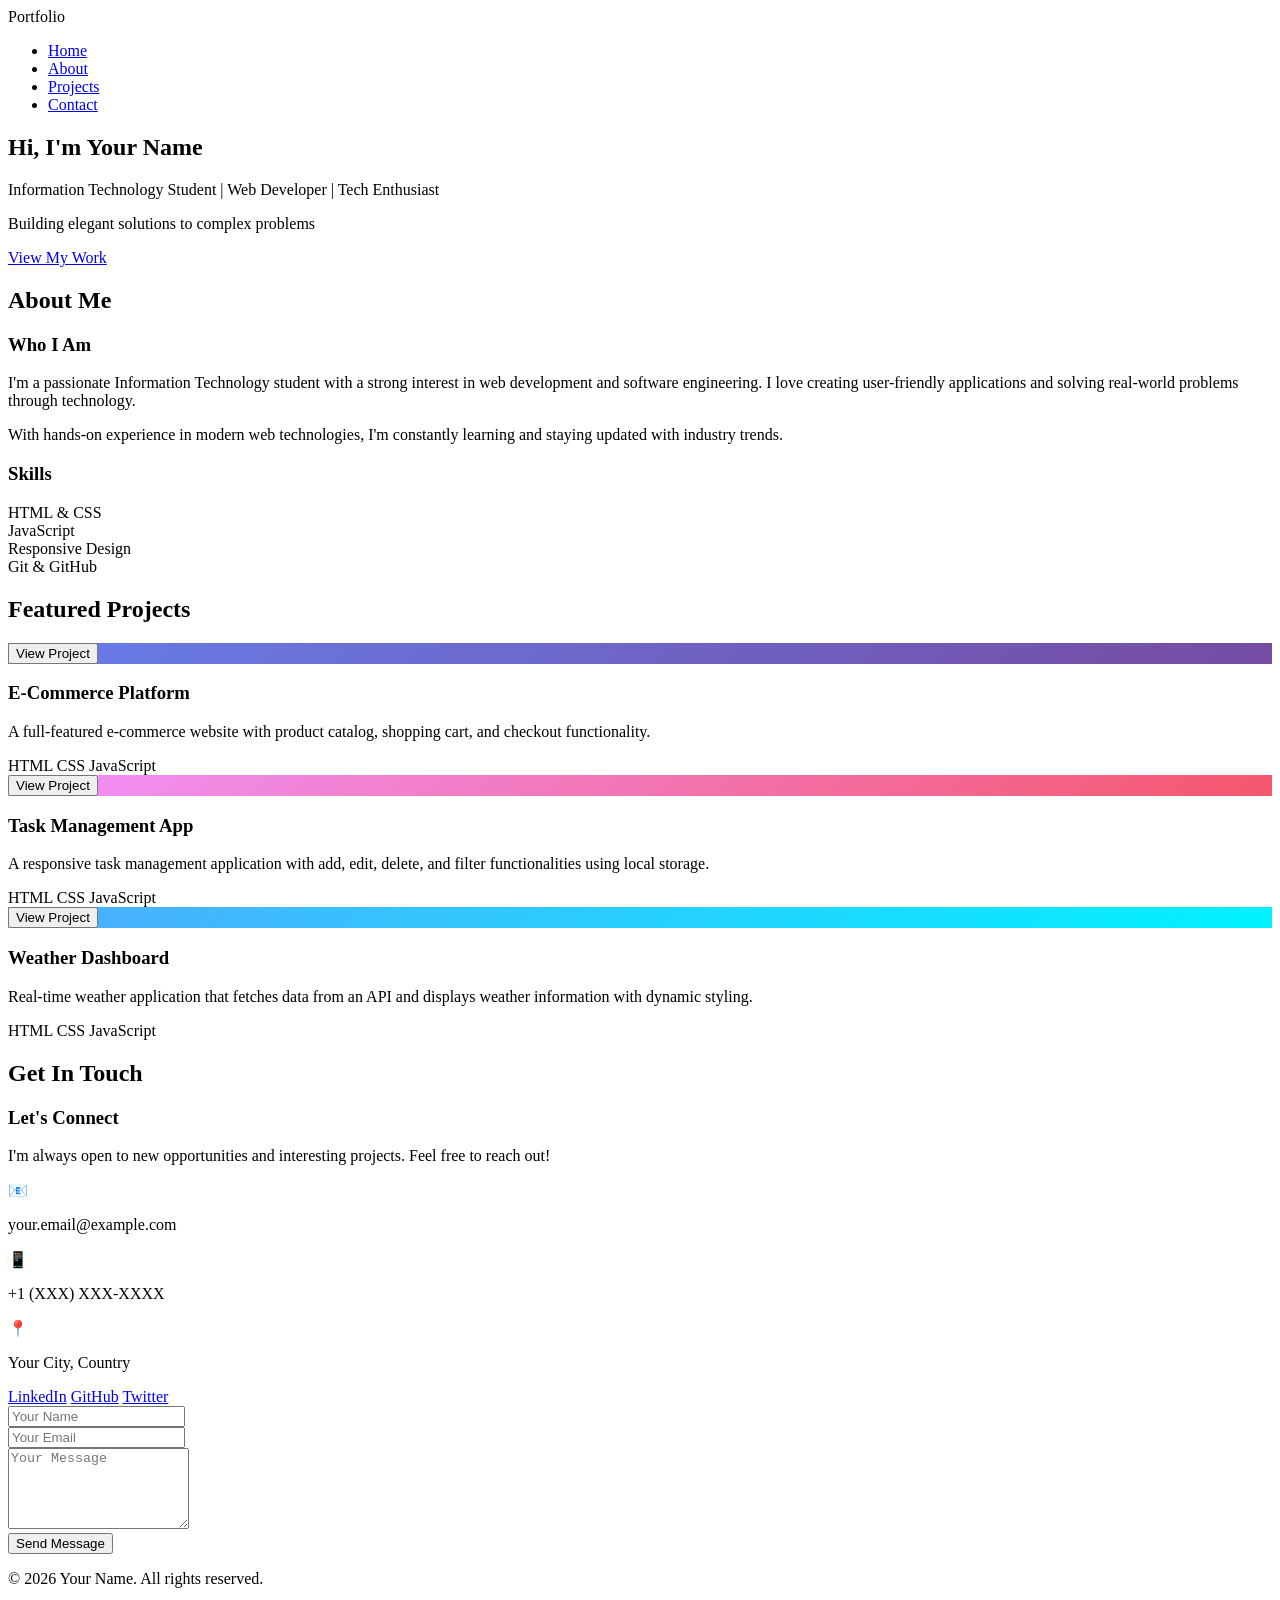
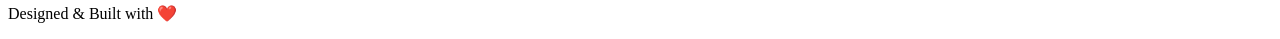
==== index.html @ e7da55e1 "Add index.html for portfolio page on 2026-04-14 03:41:11" ====
<!DOCTYPE html>
<html lang="en">
<head>
    <meta charset="UTF-8">
    <meta name="viewport" content="width=device-width, initial-scale=1.0">
    <title>Portfolio - IT Student</title>
    <link rel="stylesheet" href="styles.css">
</head>
<body>
    <!-- Navigation Bar -->
    <nav class="navbar">
        <div class="nav-container">
            <div class="logo">Portfolio</div>
            <ul class="nav-links">
                <li><a href="#home" class="nav-link">Home</a></li>
                <li><a href="#about" class="nav-link">About</a></li>
                <li><a href="#projects" class="nav-link">Projects</a></li>
                <li><a href="#contact" class="nav-link">Contact</a></li>
            </ul>
            <div class="hamburger">
                <span></span>
                <span></span>
                <span></span>
            </div>
        </div>
    </nav>

    <!-- Home Section -->
    <section id="home" class="hero">
        <div class="hero-content">
            <h1 class="hero-title">Hi, I'm Your Name</h1>
            <p class="hero-subtitle">Information Technology Student | Web Developer | Tech Enthusiast</p>
            <p class="hero-tagline">Building elegant solutions to complex problems</p>
            <a href="#projects" class="cta-button">View My Work</a>
        </div>
        <div class="hero-decoration"></div>
    </section>

    <!-- About Section -->
    <section id="about" class="about">
        <div class="container">
            <h2 class="section-title">About Me</h2>
            <div class="about-content">
                <div class="about-text">
                    <h3>Who I Am</h3>
                    <p>I'm a passionate Information Technology student with a strong interest in web development and software engineering. I love creating user-friendly applications and solving real-world problems through technology.</p>
                    <p>With hands-on experience in modern web technologies, I'm constantly learning and staying updated with industry trends.</p>
                </div>
                <div class="skills">
                    <h3>Skills</h3>
                    <div class="skills-grid">
                        <div class="skill-card">
                            <span class="skill-name">HTML & CSS</span>
                            <div class="skill-bar">
                                <div class="skill-progress" style="width: 90%"></div>
                            </div>
                        </div>
                        <div class="skill-card">
                            <span class="skill-name">JavaScript</span>
                            <div class="skill-bar">
                                <div class="skill-progress" style="width: 85%"></div>
                            </div>
                        </div>
                        <div class="skill-card">
                            <span class="skill-name">Responsive Design</span>
                            <div class="skill-bar">
                                <div class="skill-progress" style="width: 88%"></div>
                            </div>
                        </div>
                        <div class="skill-card">
                            <span class="skill-name">Git & GitHub</span>
                            <div class="skill-bar">
                                <div class="skill-progress" style="width: 80%"></div>
                            </div>
                        </div>
                    </div>
                </div>
            </div>
        </div>
    </section>

    <!-- Projects Section -->
    <section id="projects" class="projects">
        <div class="container">
            <h2 class="section-title">Featured Projects</h2>
            <div class="projects-grid">
                <!-- Project 1 -->
                <div class="project-card">
                    <div class="project-image" style="background: linear-gradient(135deg, #667eea 0%, #764ba2 100%);">
                        <div class="project-overlay">
                            <button class="view-btn">View Project</button>
                        </div>
                    </div>
                    <div class="project-info">
                        <h3>E-Commerce Platform</h3>
                        <p>A full-featured e-commerce website with product catalog, shopping cart, and checkout functionality.</p>
                        <div class="project-tags">
                            <span class="tag">HTML</span>
                            <span class="tag">CSS</span>
                            <span class="tag">JavaScript</span>
                        </div>
                    </div>
                </div>

                <!-- Project 2 -->
                <div class="project-card">
                    <div class="project-image" style="background: linear-gradient(135deg, #f093fb 0%, #f5576c 100%);">
                        <div class="project-overlay">
                            <button class="view-btn">View Project</button>
                        </div>
                    </div>
                    <div class="project-info">
                        <h3>Task Management App</h3>
                        <p>A responsive task management application with add, edit, delete, and filter functionalities using local storage.</p>
                        <div class="project-tags">
                            <span class="tag">HTML</span>
                            <span class="tag">CSS</span>
                            <span class="tag">JavaScript</span>
                        </div>
                    </div>
                </div>

                <!-- Project 3 -->
                <div class="project-card">
                    <div class="project-image" style="background: linear-gradient(135deg, #4facfe 0%, #00f2fe 100%);">
                        <div class="project-overlay">
                            <button class="view-btn">View Project</button>
                        </div>
                    </div>
                    <div class="project-info">
                        <h3>Weather Dashboard</h3>
                        <p>Real-time weather application that fetches data from an API and displays weather information with dynamic styling.</p>
                        <div class="project-tags">
                            <span class="tag">HTML</span>
                            <span class="tag">CSS</span>
                            <span class="tag">JavaScript</span>
                        </div>
                    </div>
                </div>
            </div>
        </div>
    </section>

    <!-- Contact Section -->
    <section id="contact" class="contact">
        <div class="container">
            <h2 class="section-title">Get In Touch</h2>
            <div class="contact-content">
                <div class="contact-info">
                    <h3>Let's Connect</h3>
                    <p>I'm always open to new opportunities and interesting projects. Feel free to reach out!</p>
                    <div class="contact-details">
                        <div class="contact-item">
                            <span class="icon">📧</span>
                            <p>your.email@example.com</p>
                        </div>
                        <div class="contact-item">
                            <span class="icon">📱</span>
                            <p>+1 (XXX) XXX-XXXX</p>
                        </div>
                        <div class="contact-item">
                            <span class="icon">📍</span>
                            <p>Your City, Country</p>
                        </div>
                    </div>
                    <div class="social-links">
                        <a href="#" class="social-link">LinkedIn</a>
                        <a href="#" class="social-link">GitHub</a>
                        <a href="#" class="social-link">Twitter</a>
                    </div>
                </div>
                <form class="contact-form">
                    <div class="form-group">
                        <input type="text" placeholder="Your Name" required>
                    </div>
                    <div class="form-group">
                        <input type="email" placeholder="Your Email" required>
                    </div>
                    <div class="form-group">
                        <textarea placeholder="Your Message" rows="5" required></textarea>
                    </div>
                    <button type="submit" class="submit-btn">Send Message</button>
                </form>
            </div>
        </div>
    </section>

    <!-- Footer -->
    <footer class="footer">
        <div class="container">
            <p>&copy; 2026 Your Name. All rights reserved.</p>
            <p>Designed & Built with ❤️</p>
        </div>
    </footer>

    <script src="script.js"></script>
</body>
</html>
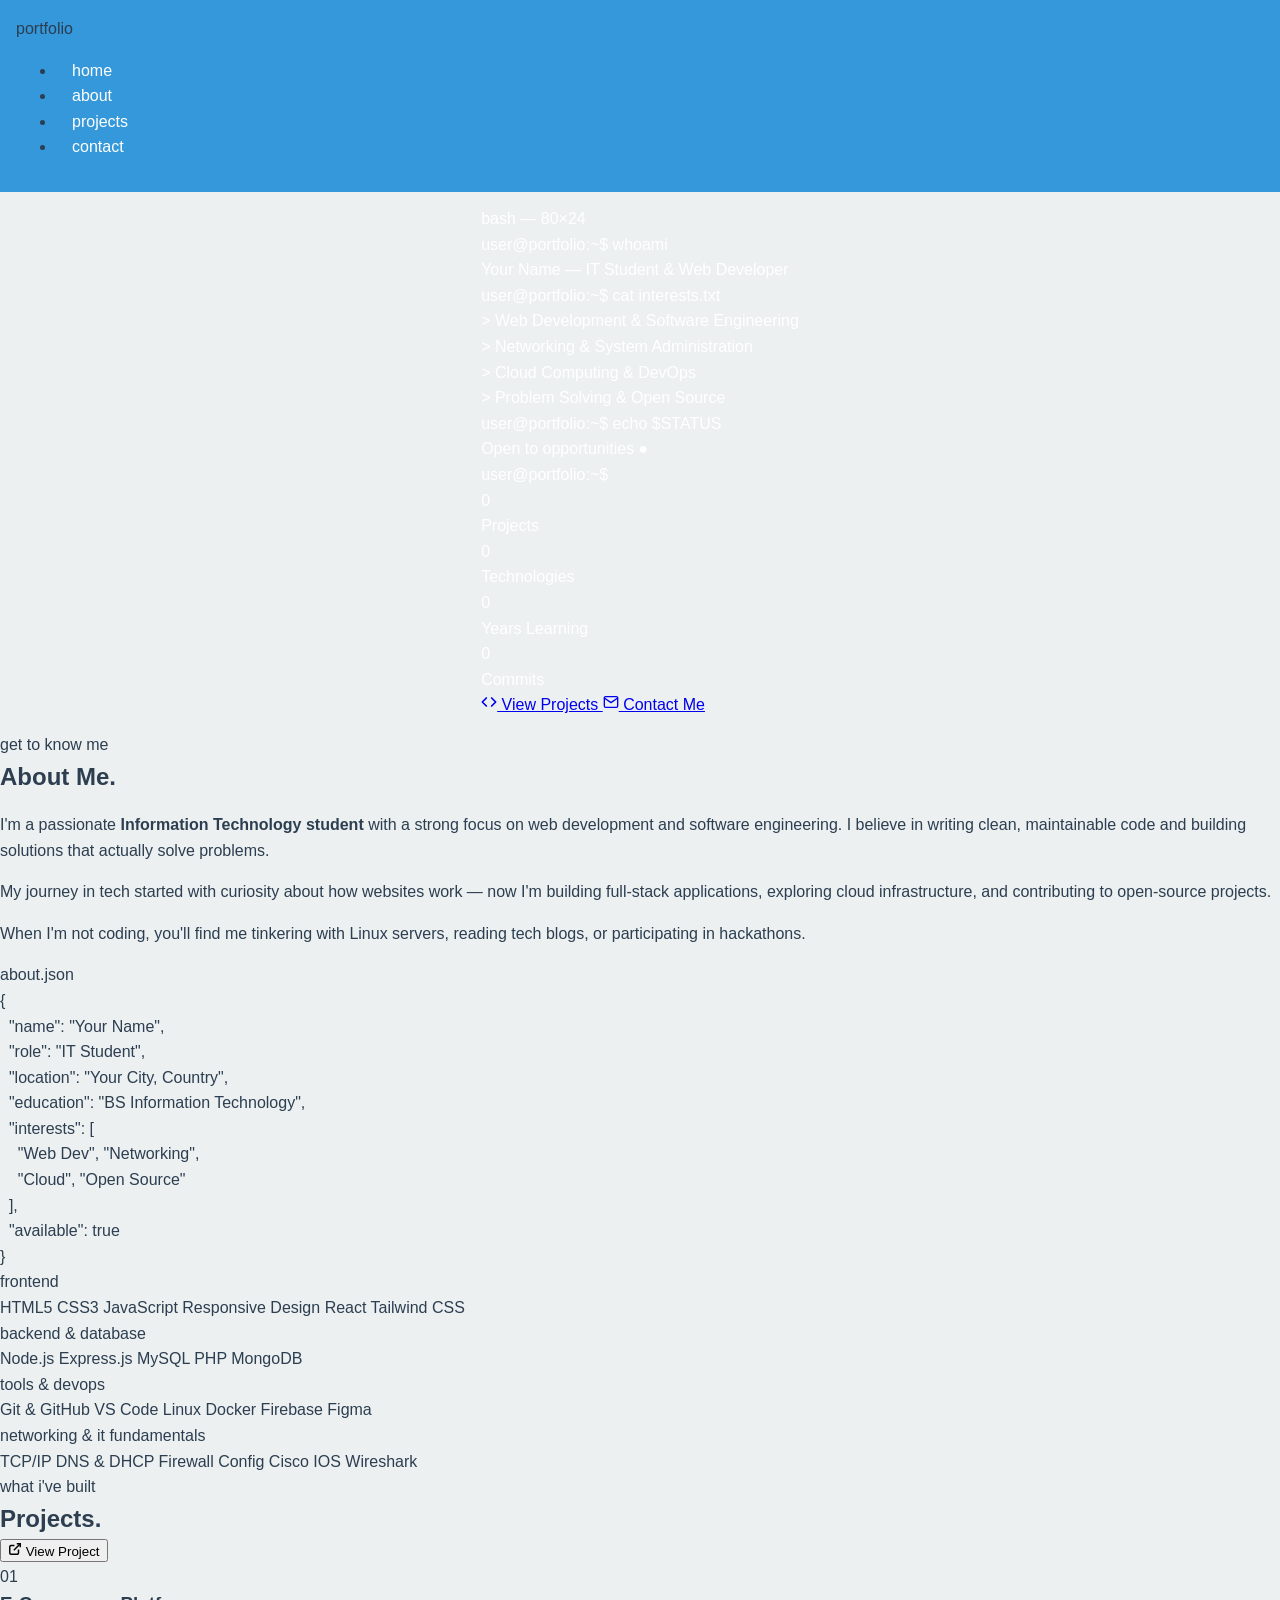
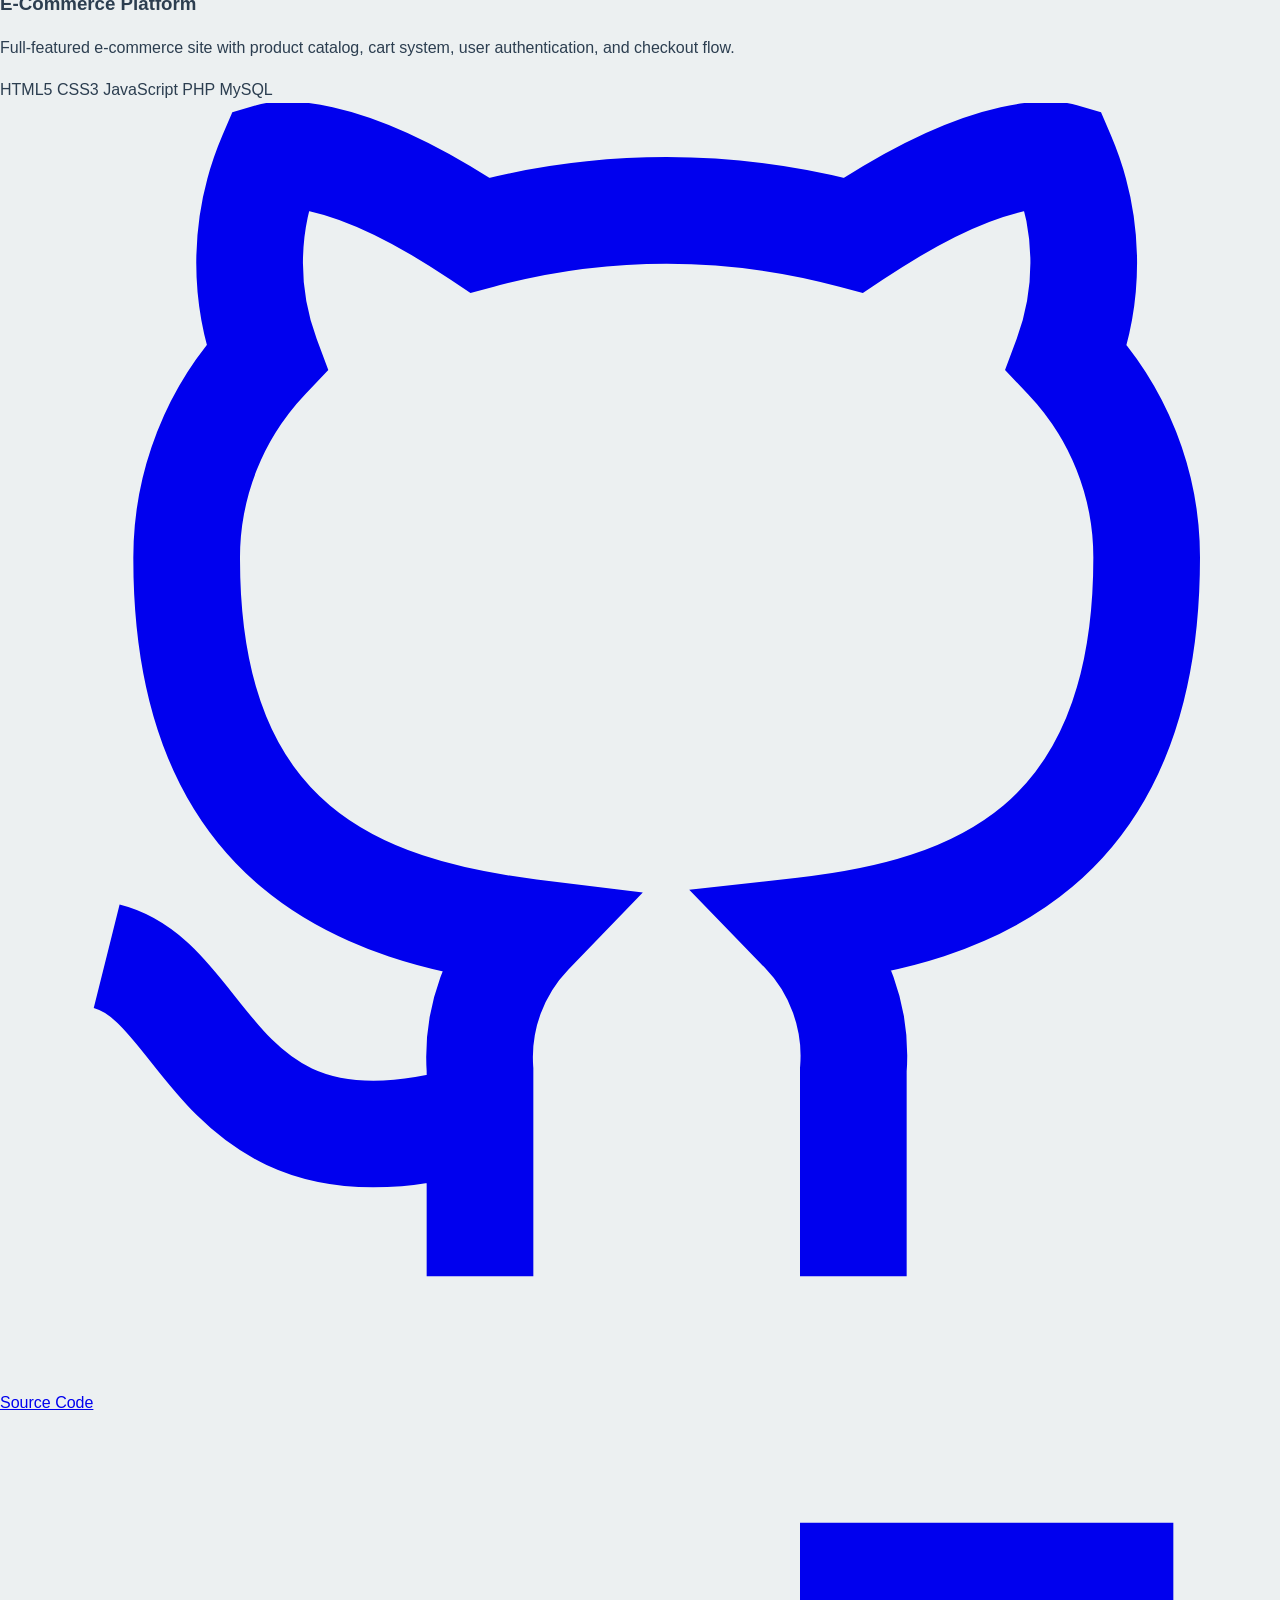
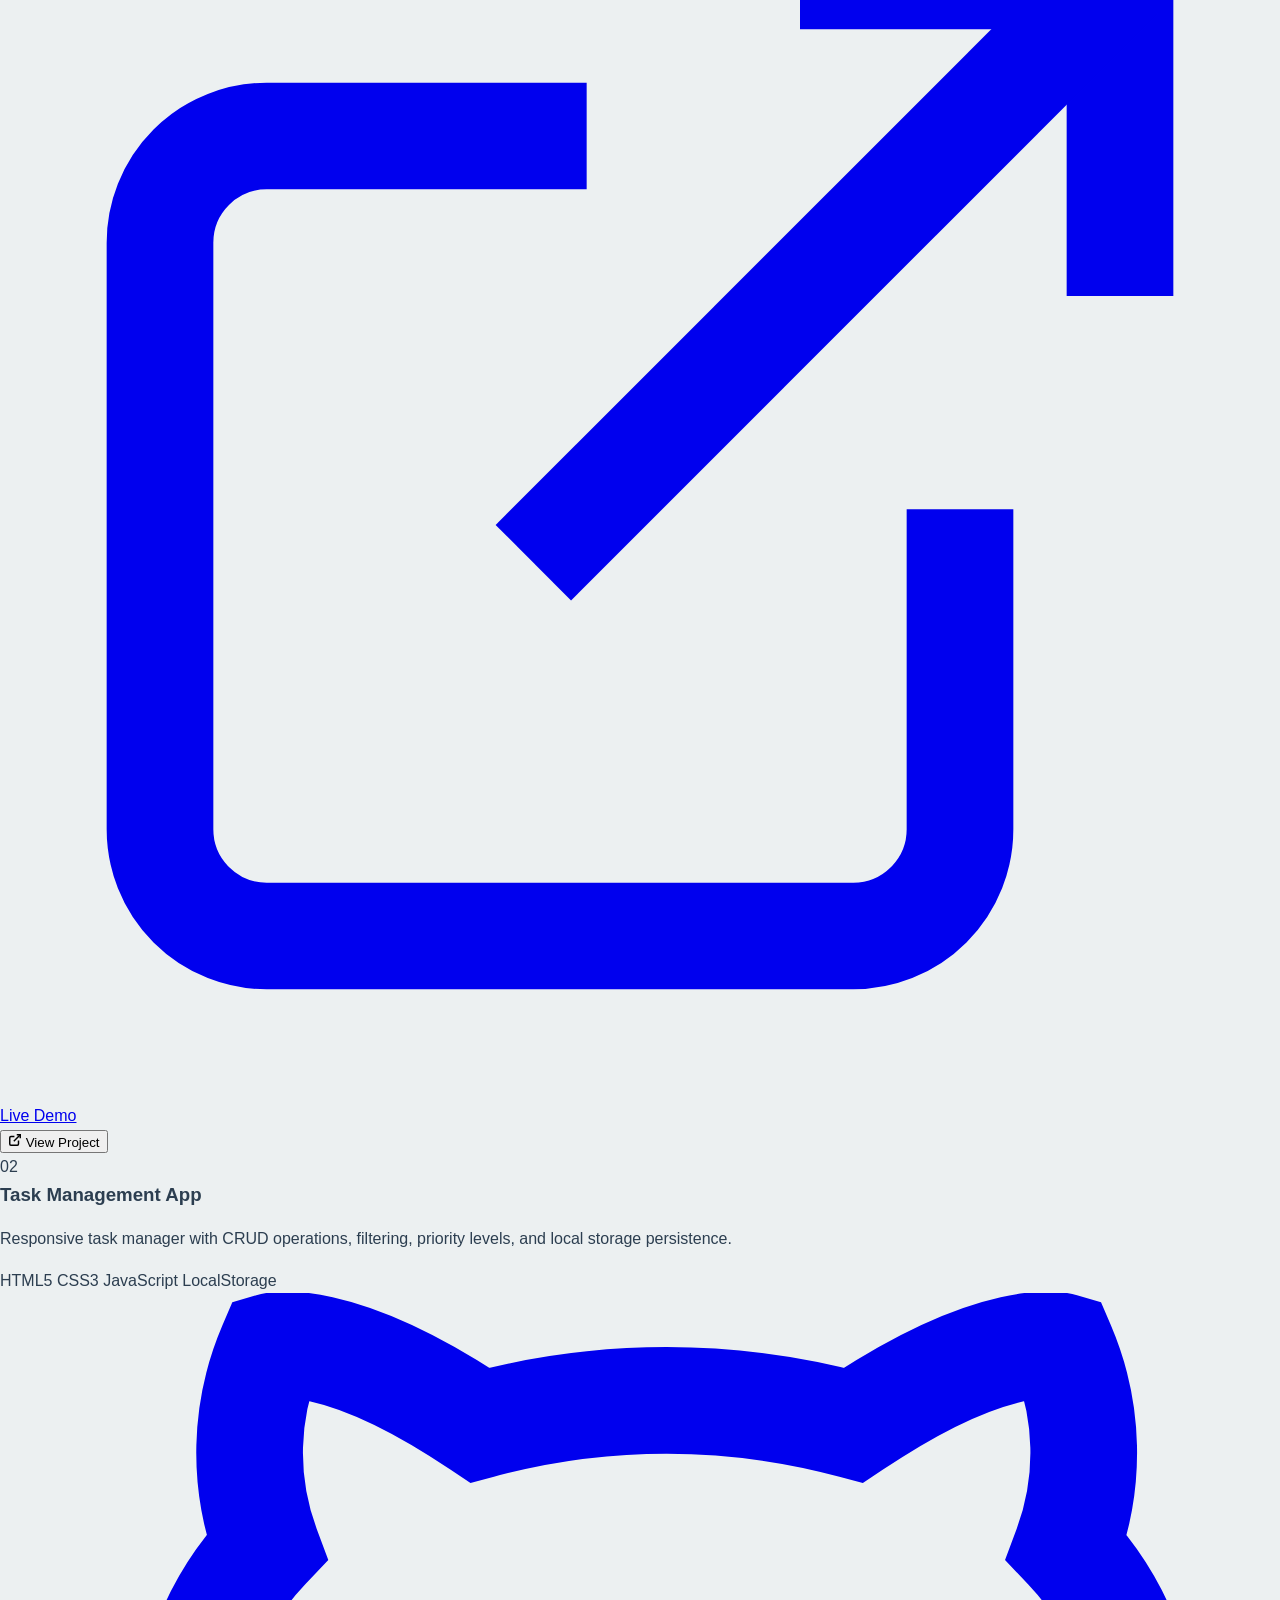
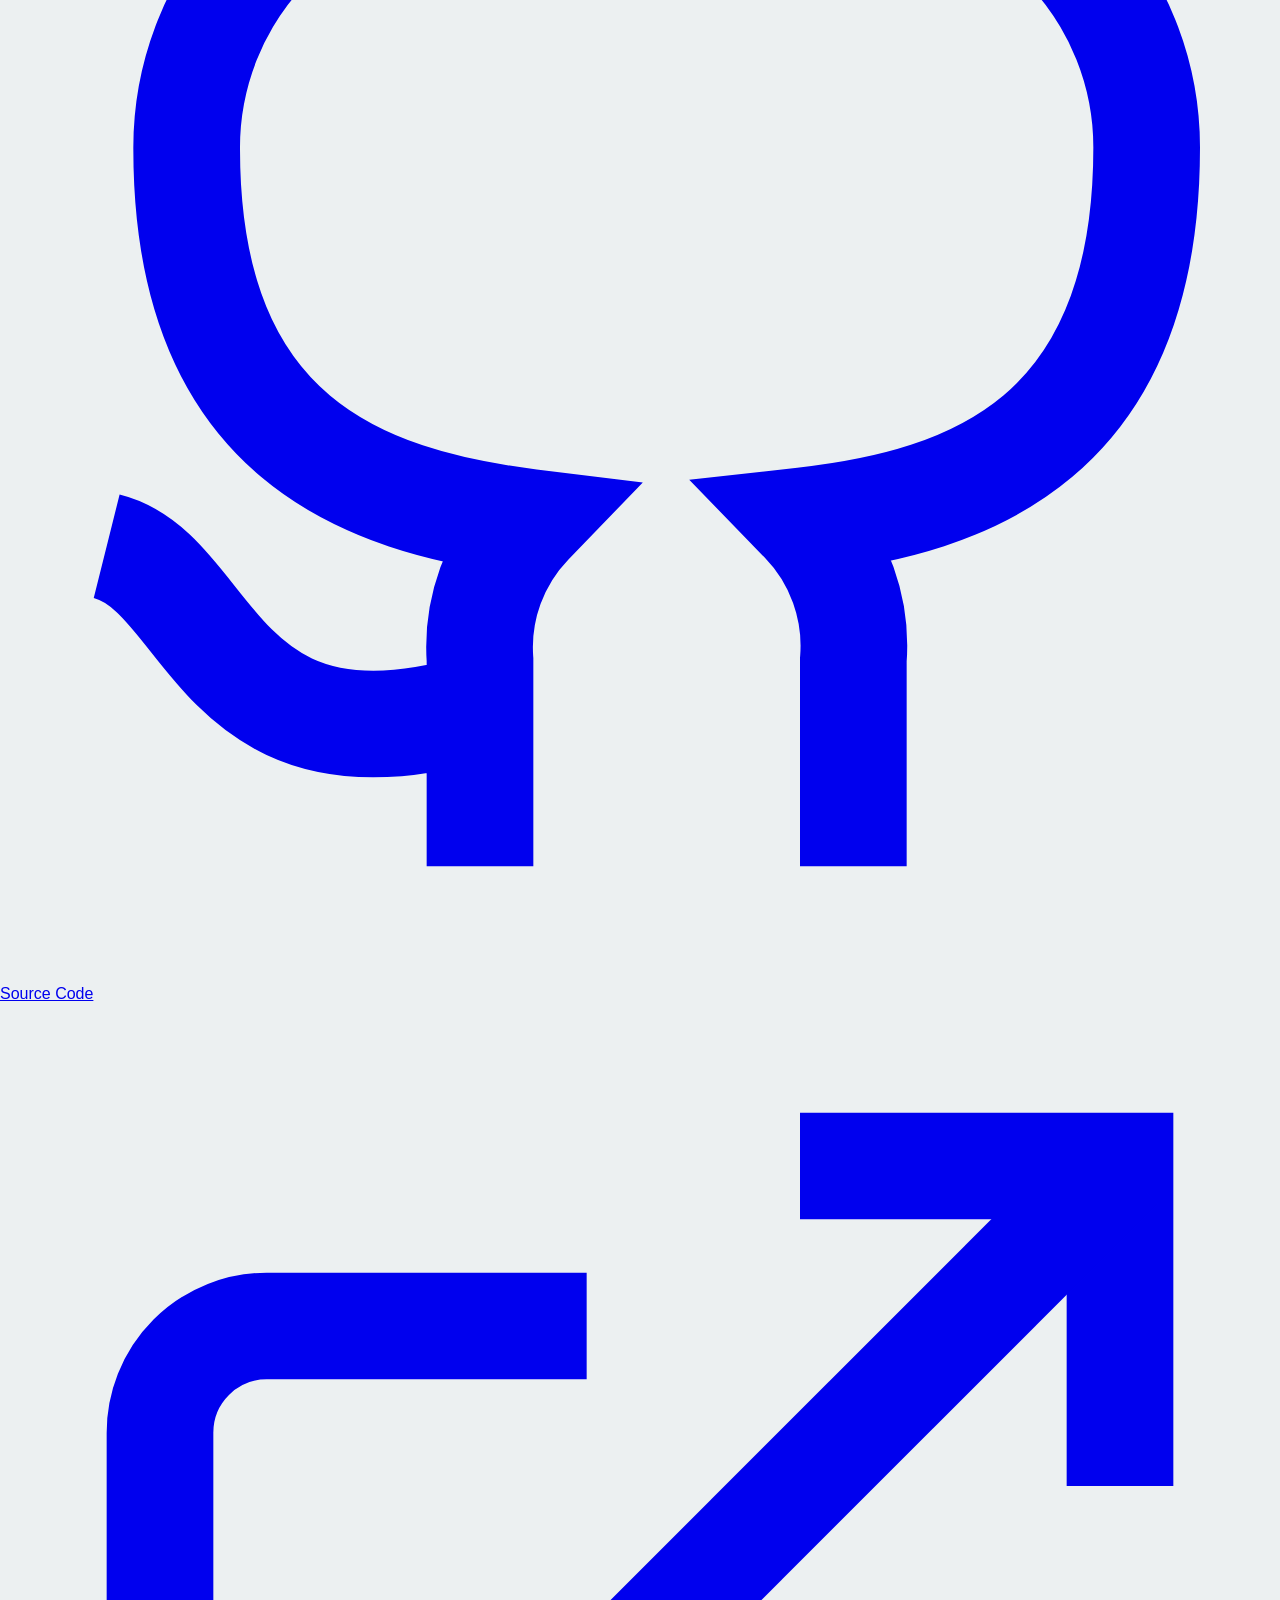
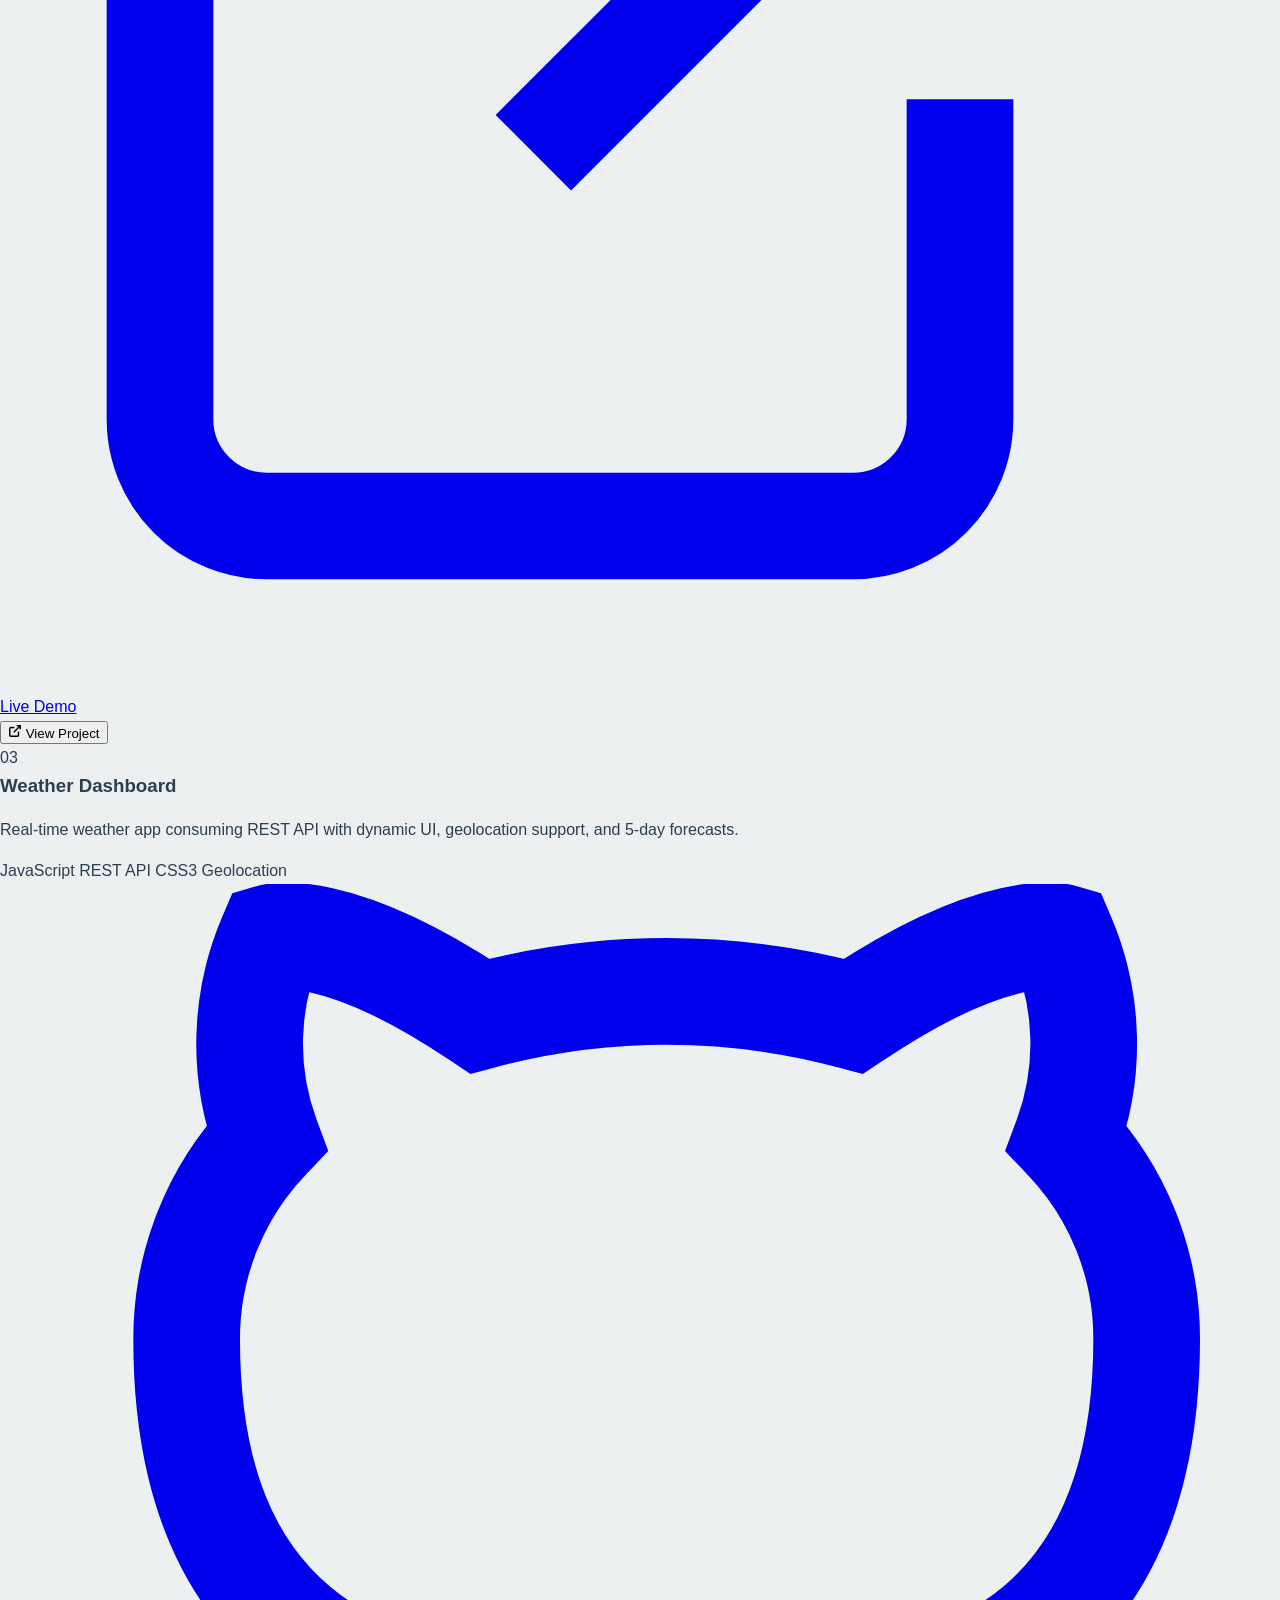
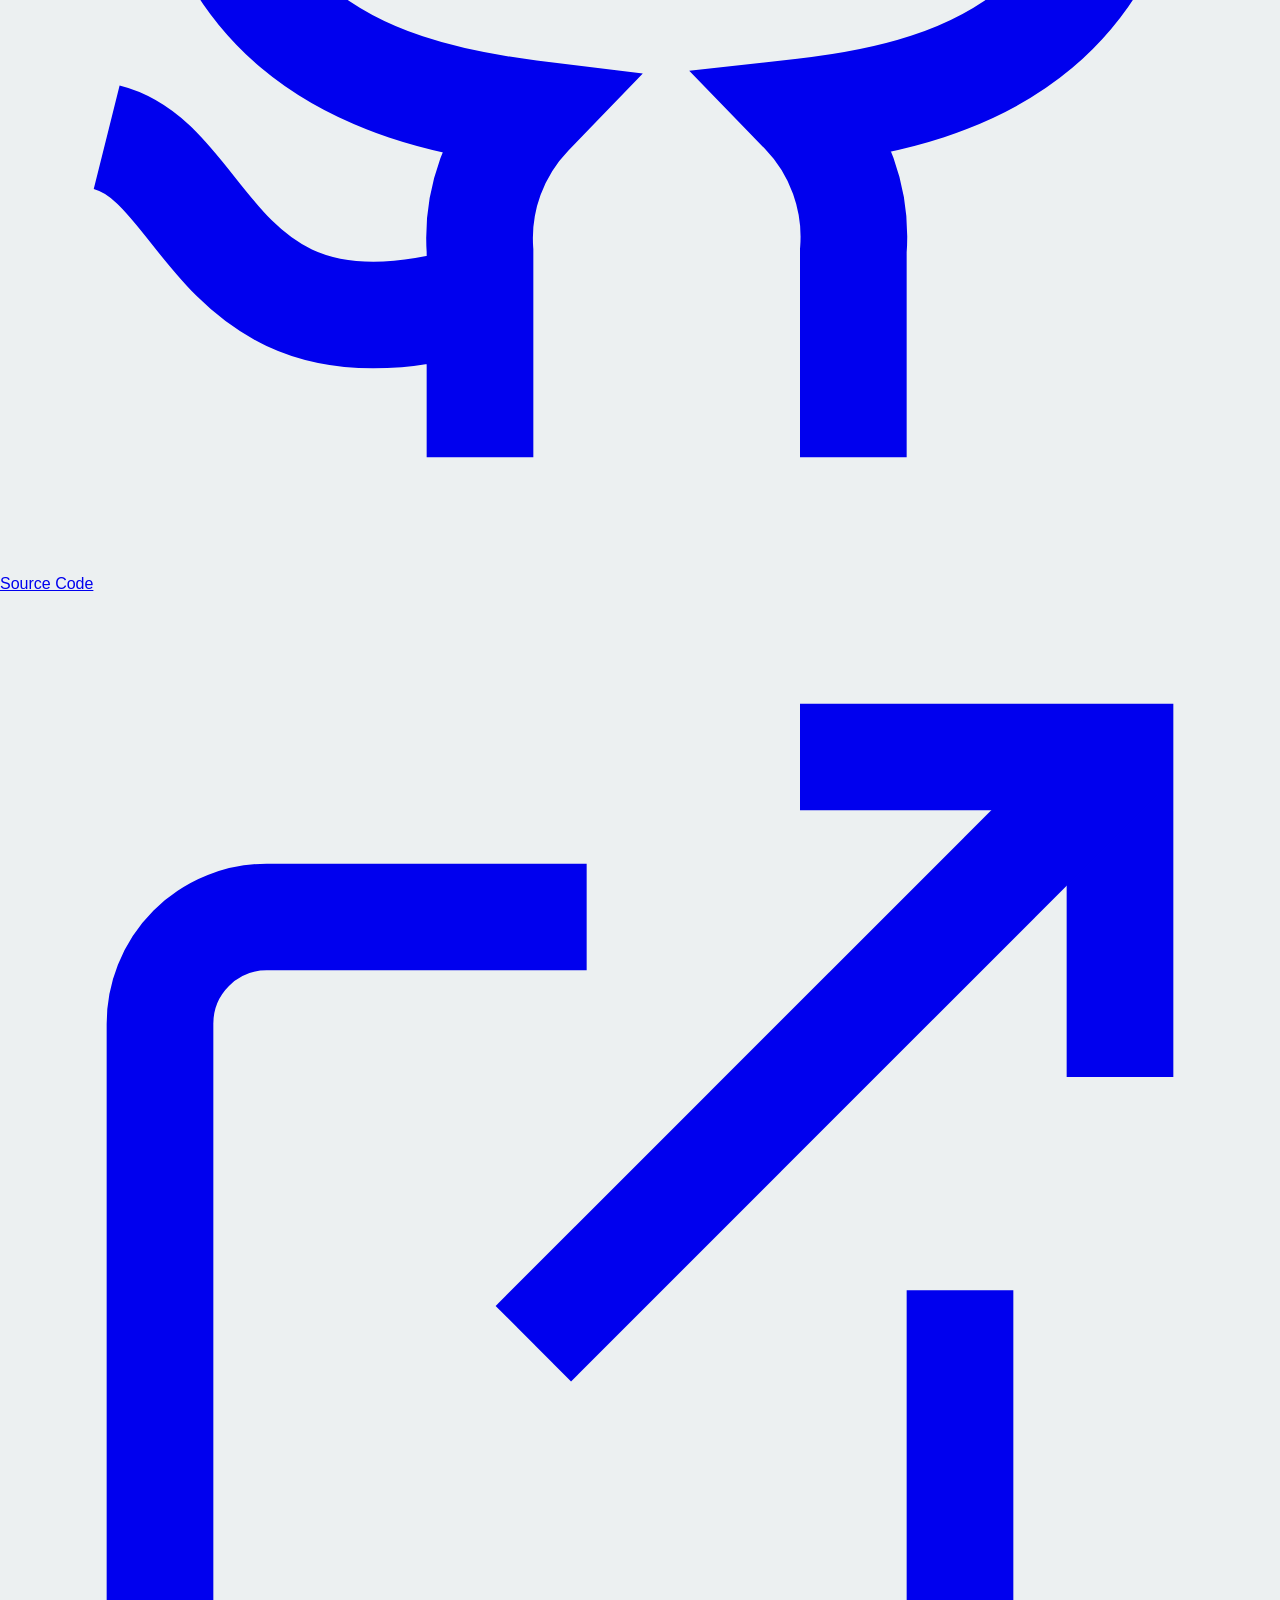
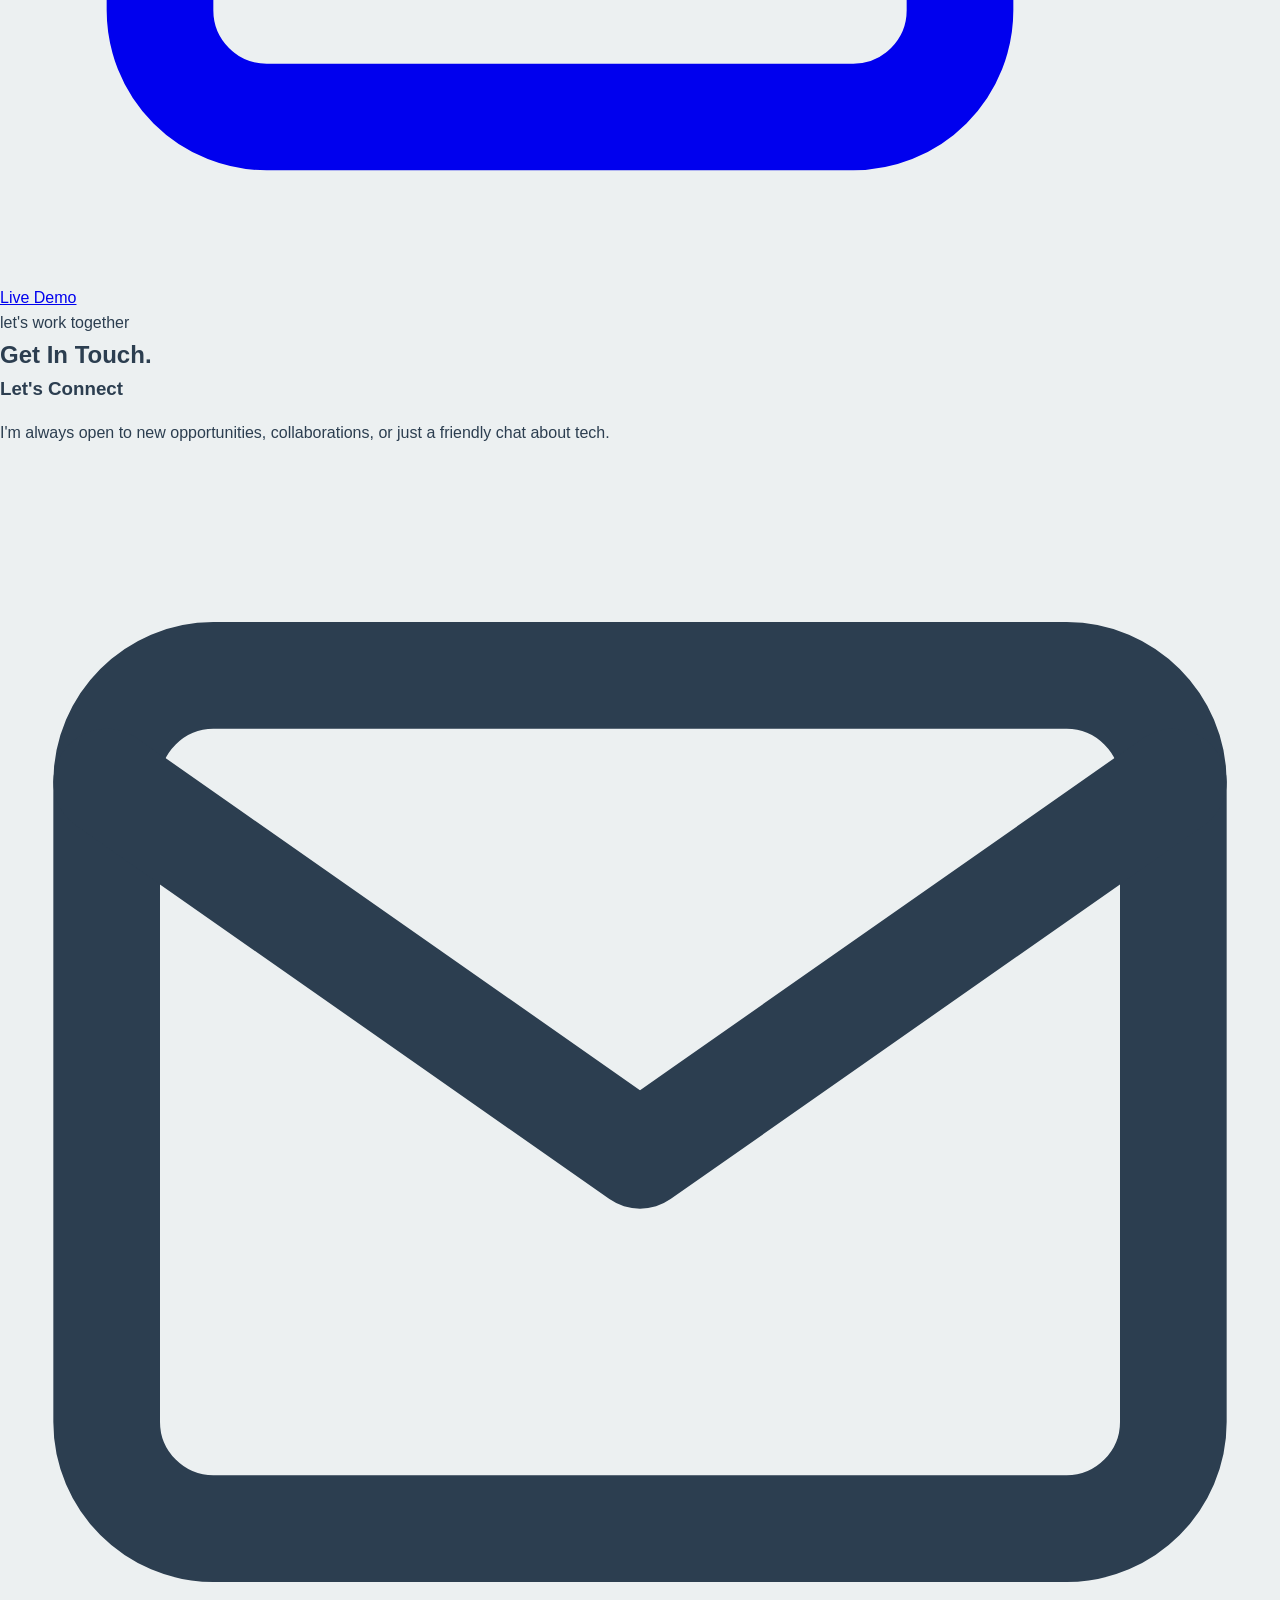
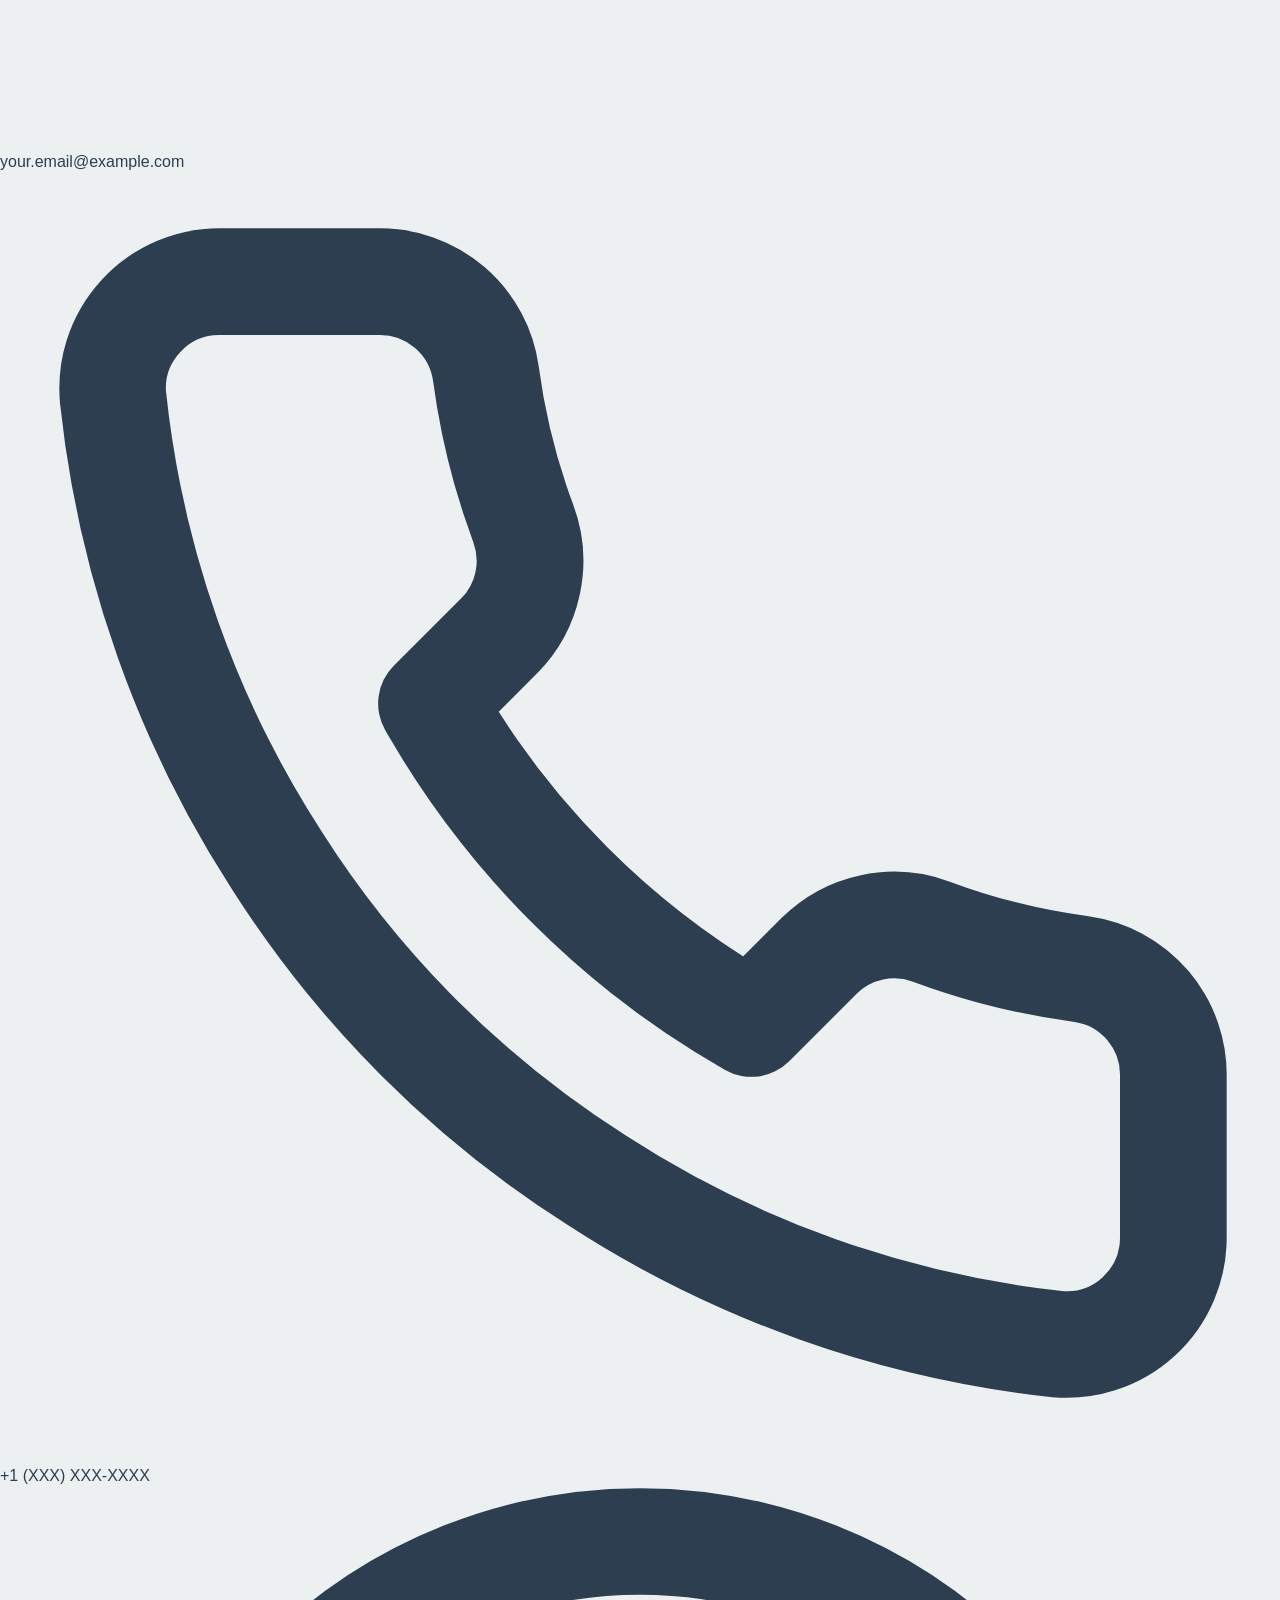
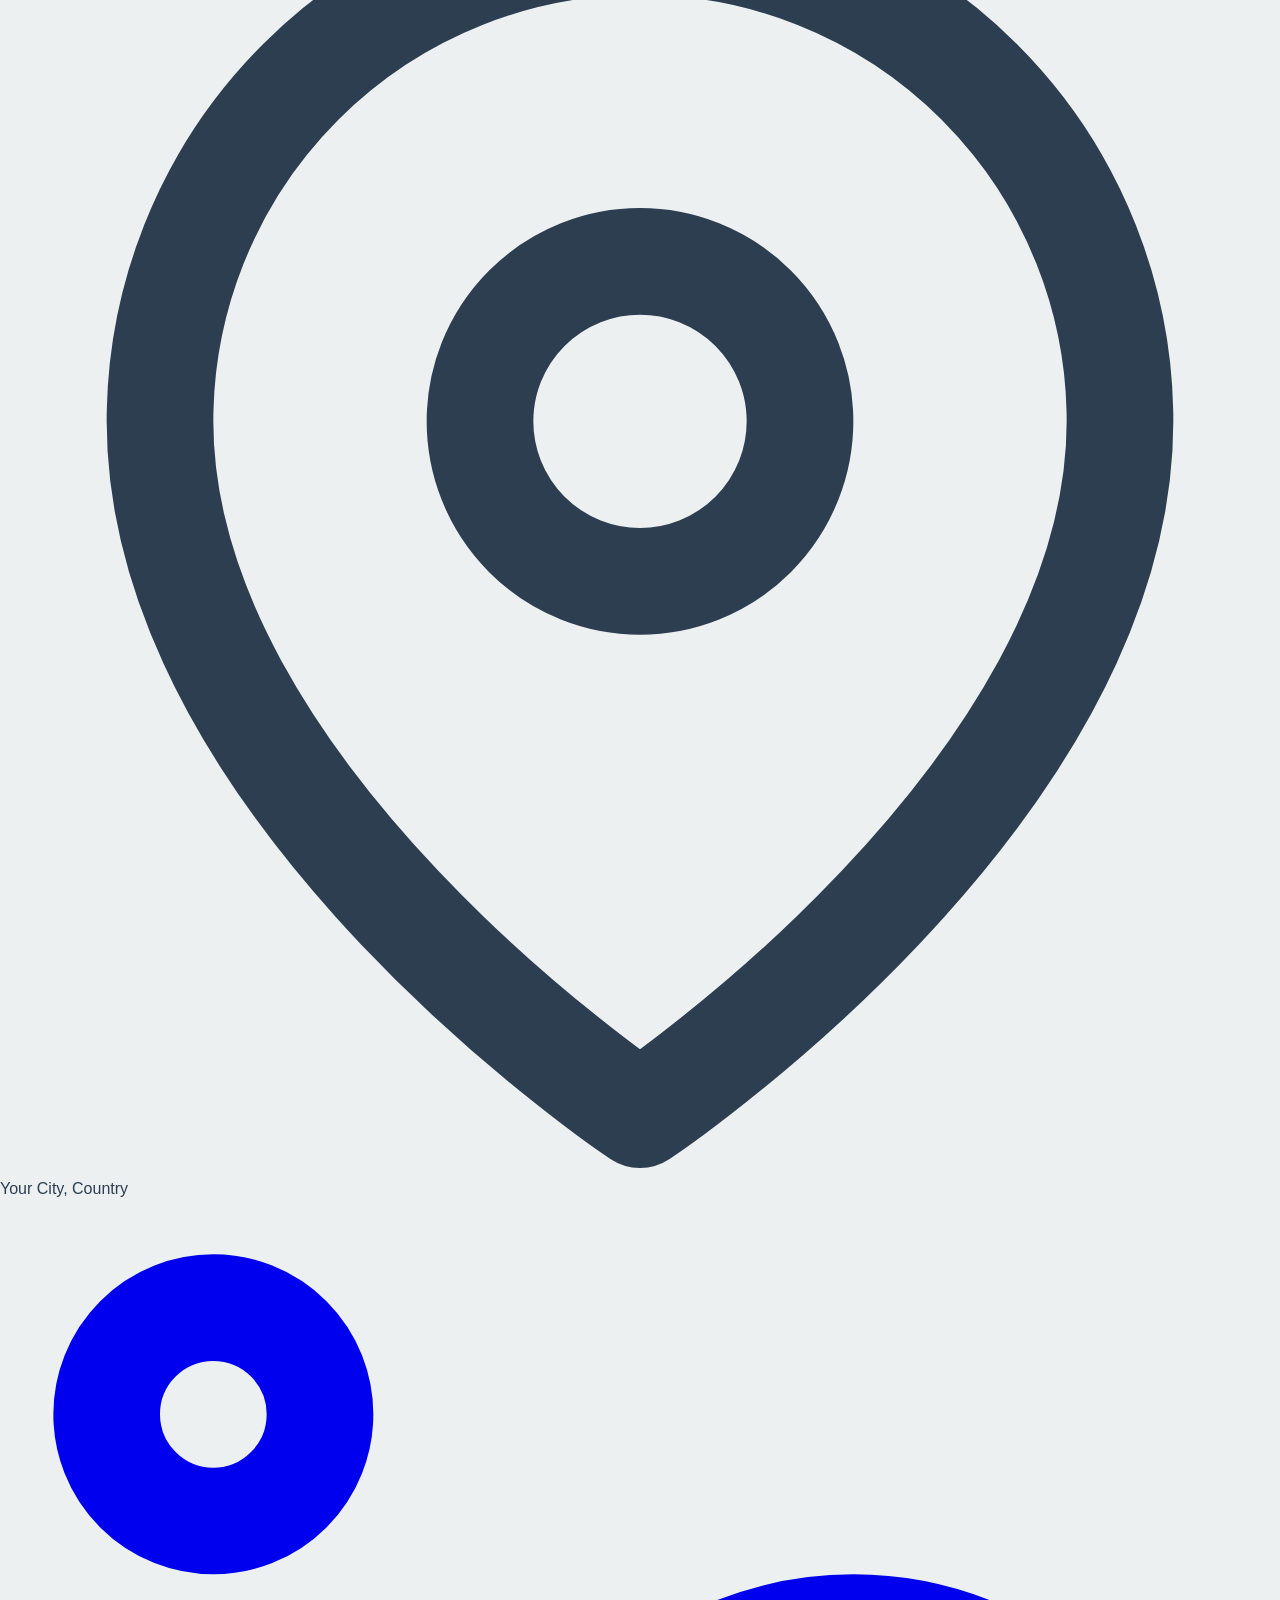
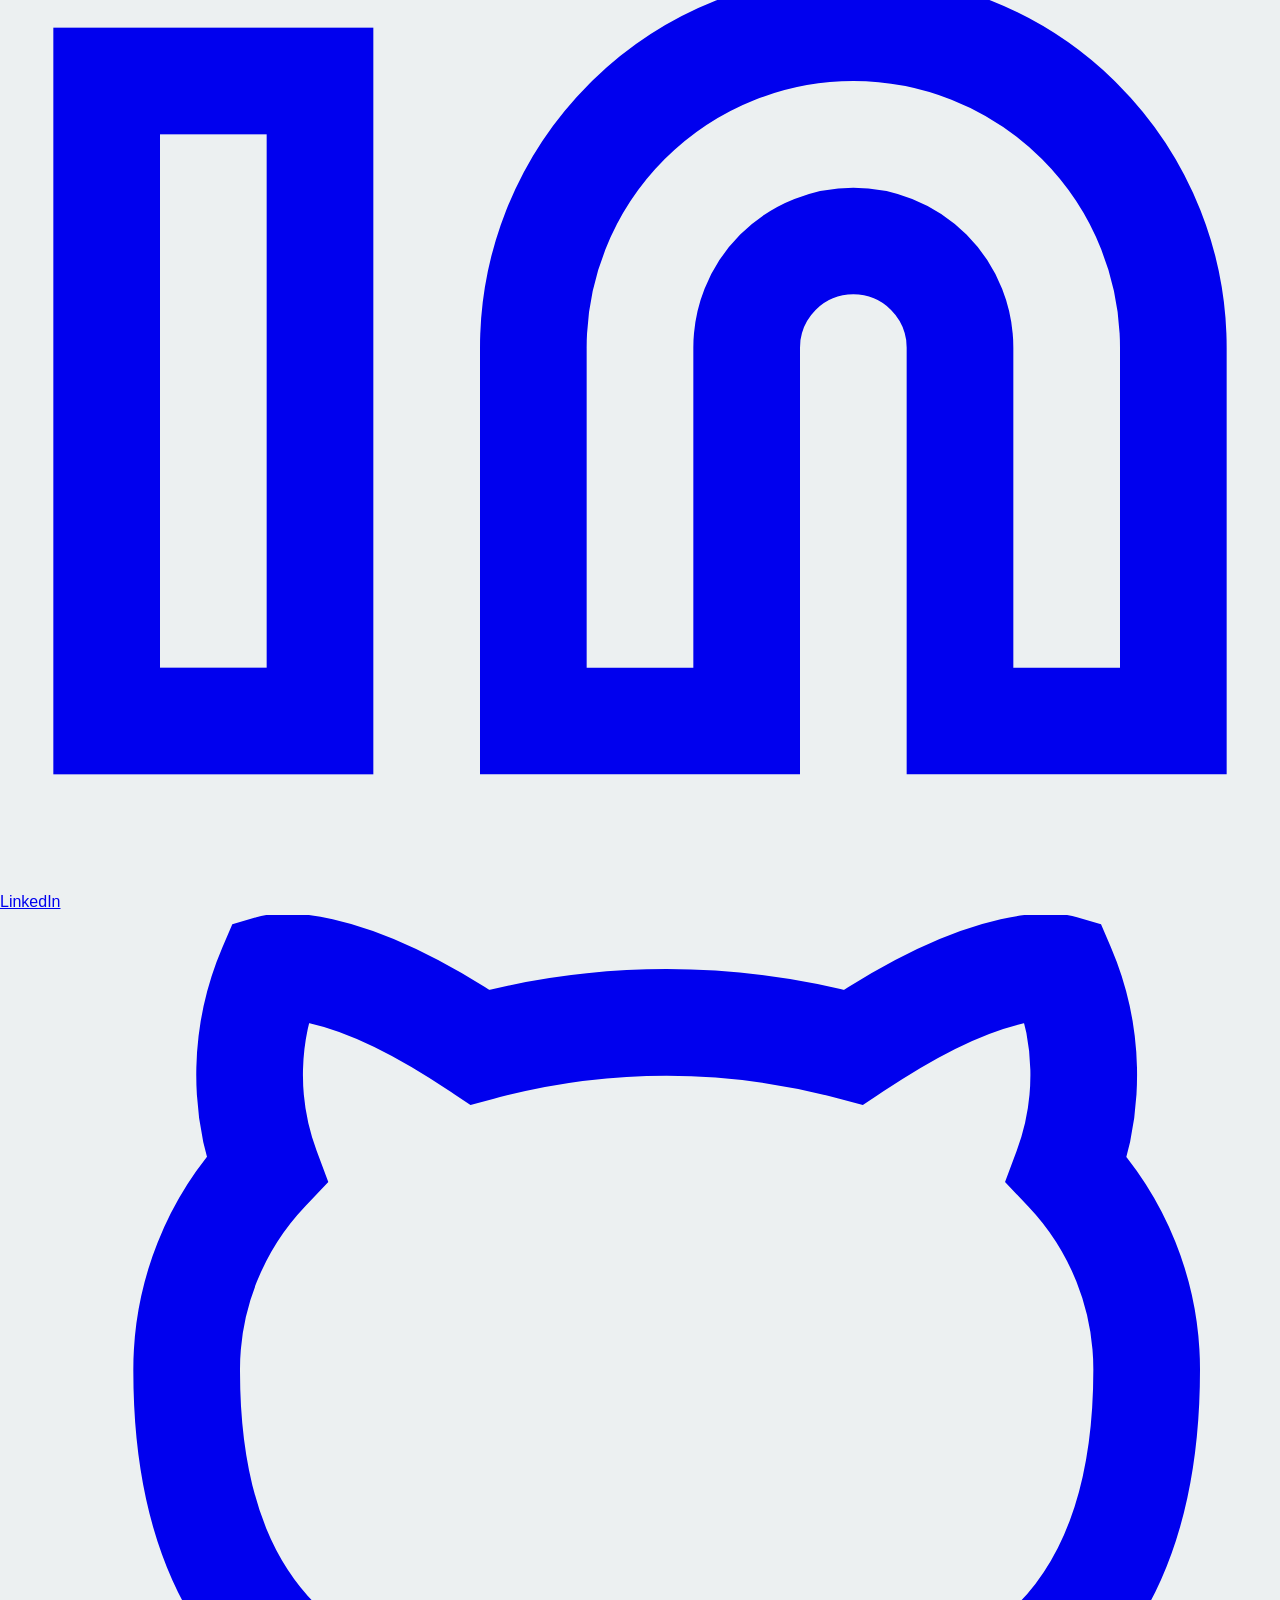
==== commit e4a63e97: "Update print statement from 'Hello' to 'Goodbye'" ====
--- a/index.html
+++ b/index.html
@@ -3,21 +3,24 @@
 <head>
     <meta charset="UTF-8">
     <meta name="viewport" content="width=device-width, initial-scale=1.0">
-    <title>Portfolio - IT Student</title>
+    <title>Portfolio — IT Student</title>
+    <link href="https://fonts.googleapis.com/css2?family=JetBrains+Mono:wght@300;400;500;600;700&family=Inter:wght@300;400;500;600;700&display=swap" rel="stylesheet">
     <link rel="stylesheet" href="styles.css">
+    <script src="script.js"></script> 
 </head>
 <body>
-    <!-- Navigation Bar -->
-    <nav class="navbar">
+
+    <!-- Navigation -->
+    <nav>
         <div class="nav-container">
-            <div class="logo">Portfolio</div>
-            <ul class="nav-links">
-                <li><a href="#home" class="nav-link">Home</a></li>
-                <li><a href="#about" class="nav-link">About</a></li>
-                <li><a href="#projects" class="nav-link">Projects</a></li>
-                <li><a href="#contact" class="nav-link">Contact</a></li>
+            <div class="logo">portfolio</div>
+            <ul class="nav-links" id="navLinks">
+                <li><a href="#home" class="nav-link active">home</a></li>
+                <li><a href="#about" class="nav-link">about</a></li>
+                <li><a href="#projects" class="nav-link">projects</a></li>
+                <li><a href="#contact" class="nav-link">contact</a></li>
             </ul>
-            <div class="hamburger">
+            <div class="hamburger" id="hamburger">
                 <span></span>
                 <span></span>
                 <span></span>
@@ -25,53 +28,175 @@
         </div>
     </nav>
 
-    <!-- Home Section -->
+    <!-- Hero Section -->
     <section id="home" class="hero">
-        <div class="hero-content">
-            <h1 class="hero-title">Hi, I'm Your Name</h1>
-            <p class="hero-subtitle">Information Technology Student | Web Developer | Tech Enthusiast</p>
-            <p class="hero-tagline">Building elegant solutions to complex problems</p>
-            <a href="#projects" class="cta-button">View My Work</a>
-        </div>
-        <div class="hero-decoration"></div>
+        <div class="container">
+            <div class="hero-content">
+                <div class="hero-terminal">
+                    <div class="terminal-header">
+                        <div class="terminal-dot red"></div>
+                        <div class="terminal-dot yellow"></div>
+                        <div class="terminal-dot green"></div>
+                        <span class="terminal-title">bash — 80×24</span>
+                    </div>
+                    <div class="terminal-body" id="terminalBody">
+                        <div class="terminal-line" data-delay="0">
+                            <span class="terminal-prompt">user@portfolio:~$</span>
+                            <span class="terminal-command"> whoami</span>
+                        </div>
+                        <div class="terminal-line" data-delay="400">
+                            <div class="terminal-output">
+                                <span class="highlight">Your Name</span> — IT Student & Web Developer
+                            </div>
+                        </div>
+                        <div class="terminal-line" data-delay="900">
+                            <span class="terminal-prompt">user@portfolio:~$</span>
+                            <span class="terminal-command"> cat interests.txt</span>
+                        </div>
+                        <div class="terminal-line" data-delay="1300">
+                            <div class="terminal-output">
+                                <span class="accent">></span> Web Development & Software Engineering<br>
+                                <span class="accent">></span> Networking & System Administration<br>
+                                <span class="accent">></span> Cloud Computing & DevOps<br>
+                                <span class="accent">></span> Problem Solving & Open Source
+                            </div>
+                        </div>
+                        <div class="terminal-line" data-delay="1900">
+                            <span class="terminal-prompt">user@portfolio:~$</span>
+                            <span class="terminal-command"> echo $STATUS</span>
+                        </div>
+                        <div class="terminal-line" data-delay="2300">
+                            <div class="terminal-output">
+                                <span class="highlight">Open to opportunities</span> <span class="accent">●</span>
+                            </div>
+                        </div>
+                        <div class="terminal-line" data-delay="2700">
+                            <span class="terminal-prompt">user@portfolio:~$</span>
+                            <span class="terminal-cursor"></span>
+                        </div>
+                    </div>
+                </div>
+
+                <div class="hero-stats reveal">
+                    <div class="stat-item">
+                        <div class="stat-number" data-count="10">0</div>
+                        <div class="stat-label">Projects</div>
+                    </div>
+                    <div class="stat-item">
+                        <div class="stat-number" data-count="6">0</div>
+                        <div class="stat-label">Technologies</div>
+                    </div>
+                    <div class="stat-item">
+                        <div class="stat-number" data-count="2">0</div>
+                        <div class="stat-label">Years Learning</div>
+                    </div>
+                    <div class="stat-item">
+                        <div class="stat-number" data-count="500">0</div>
+                        <div class="stat-label">Commits</div>
+                    </div>
+                </div>
+
+                <div class="hero-cta reveal reveal-delay-1">
+                    <a href="#projects" class="btn-primary">
+                        <svg width="16" height="16" viewBox="0 0 24 24" fill="none" stroke="currentColor" stroke-width="2.5" stroke-linecap="round" stroke-linejoin="round"><polyline points="16 18 22 12 16 6"/><polyline points="8 6 2 12 8 18"/></svg>
+                        View Projects
+                    </a>
+                    <a href="#contact" class="btn-secondary">
+                        <svg width="16" height="16" viewBox="0 0 24 24" fill="none" stroke="currentColor" stroke-width="2" stroke-linecap="round" stroke-linejoin="round"><path d="M4 4h16c1.1 0 2 .9 2 2v12c0 1.1-.9 2-2 2H4c-1.1 0-2-.9-2-2V6c0-1.1.9-2 2-2z"/><polyline points="22,6 12,13 2,6"/></svg>
+                        Contact Me
+                    </a>
+                </div>
+            </div>
+        </div>
     </section>
 
     <!-- About Section -->
-    <section id="about" class="about">
+    <section id="about">
         <div class="container">
-            <h2 class="section-title">About Me</h2>
-            <div class="about-content">
-                <div class="about-text">
-                    <h3>Who I Am</h3>
-                    <p>I'm a passionate Information Technology student with a strong interest in web development and software engineering. I love creating user-friendly applications and solving real-world problems through technology.</p>
-                    <p>With hands-on experience in modern web technologies, I'm constantly learning and staying updated with industry trends.</p>
-                </div>
-                <div class="skills">
-                    <h3>Skills</h3>
-                    <div class="skills-grid">
-                        <div class="skill-card">
-                            <span class="skill-name">HTML & CSS</span>
-                            <div class="skill-bar">
-                                <div class="skill-progress" style="width: 90%"></div>
-                            </div>
-                        </div>
-                        <div class="skill-card">
-                            <span class="skill-name">JavaScript</span>
-                            <div class="skill-bar">
-                                <div class="skill-progress" style="width: 85%"></div>
-                            </div>
-                        </div>
-                        <div class="skill-card">
-                            <span class="skill-name">Responsive Design</span>
-                            <div class="skill-bar">
-                                <div class="skill-progress" style="width: 88%"></div>
-                            </div>
-                        </div>
-                        <div class="skill-card">
-                            <span class="skill-name">Git & GitHub</span>
-                            <div class="skill-bar">
-                                <div class="skill-progress" style="width: 80%"></div>
-                            </div>
+            <div class="section-header reveal">
+                <div class="section-label">get to know me</div>
+                <h2 class="section-title">About Me<span class="dot">.</span></h2>
+            </div>
+
+            <div class="about-grid">
+                <div class="about-text reveal">
+                    <p>
+                        I'm a passionate <strong>Information Technology student</strong> with a strong focus on web development and software engineering. I believe in writing clean, maintainable code and building solutions that actually solve problems.
+                    </p>
+                    <p>
+                        My journey in tech started with curiosity about how websites work — now I'm building full-stack applications, exploring cloud infrastructure, and contributing to open-source projects.
+                    </p>
+                    <p>
+                        When I'm not coding, you'll find me tinkering with Linux servers, reading tech blogs, or participating in hackathons.
+                    </p>
+
+                    <div class="about-code-block reveal reveal-delay-1">
+                        <div class="code-block-header">
+                            <div class="terminal-dot red"></div>
+                            <div class="terminal-dot yellow"></div>
+                            <div class="terminal-dot green"></div>
+                            <span>about.json</span>
+                        </div>
+                        <div class="code-content">
+                            <span class="bracket">{</span><br>
+                            &nbsp;&nbsp;<span class="property">"name"</span>: <span class="string">"Your Name"</span>,<br>
+                            &nbsp;&nbsp;<span class="property">"role"</span>: <span class="string">"IT Student"</span>,<br>
+                            &nbsp;&nbsp;<span class="property">"location"</span>: <span class="string">"Your City, Country"</span>,<br>
+                            &nbsp;&nbsp;<span class="property">"education"</span>: <span class="string">"BS Information Technology"</span>,<br>
+                            &nbsp;&nbsp;<span class="property">"interests"</span>: <span class="bracket">[</span><br>
+                            &nbsp;&nbsp;&nbsp;&nbsp;<span class="string">"Web Dev"</span>, <span class="string">"Networking"</span>,<br>
+                            &nbsp;&nbsp;&nbsp;&nbsp;<span class="string">"Cloud"</span>, <span class="string">"Open Source"</span><br>
+                            &nbsp;&nbsp;<span class="bracket">]</span>,<br>
+                            &nbsp;&nbsp;<span class="property">"available"</span>: <span class="value">true</span><br>
+                            <span class="bracket">}</span>
+                        </div>
+                    </div>
+                </div>
+
+                <div class="skills-section reveal reveal-delay-2">
+                    <div class="skills-category">
+                        <div class="skills-category-title">frontend</div>
+                        <div class="skills-grid">
+                            <span class="skill-tag level-high">HTML5</span>
+                            <span class="skill-tag level-high">CSS3</span>
+                            <span class="skill-tag level-high">JavaScript</span>
+                            <span class="skill-tag level-high">Responsive Design</span>
+                            <span class="skill-tag level-mid">React</span>
+                            <span class="skill-tag level-mid">Tailwind CSS</span>
+                        </div>
+                    </div>
+
+                    <div class="skills-category">
+                        <div class="skills-category-title">backend & database</div>
+                        <div class="skills-grid">
+                            <span class="skill-tag level-mid">Node.js</span>
+                            <span class="skill-tag level-mid">Express.js</span>
+                            <span class="skill-tag level-mid">MySQL</span>
+                            <span class="skill-tag level-mid">PHP</span>
+                            <span class="skill-tag">MongoDB</span>
+                        </div>
+                    </div>
+
+                    <div class="skills-category">
+                        <div class="skills-category-title">tools & devops</div>
+                        <div class="skills-grid">
+                            <span class="skill-tag level-high">Git & GitHub</span>
+                            <span class="skill-tag level-mid">VS Code</span>
+                            <span class="skill-tag level-mid">Linux</span>
+                            <span class="skill-tag level-mid">Docker</span>
+                            <span class="skill-tag">Firebase</span>
+                            <span class="skill-tag">Figma</span>
+                        </div>
+                    </div>
+
+                    <div class="skills-category">
+                        <div class="skills-category-title">networking & it fundamentals</div>
+                        <div class="skills-grid">
+                            <span class="skill-tag level-mid">TCP/IP</span>
+                            <span class="skill-tag level-mid">DNS & DHCP</span>
+                            <span class="skill-tag level-mid">Firewall Config</span>
+                            <span class="skill-tag">Cisco IOS</span>
+                            <span class="skill-tag">Wireshark</span>
                         </div>
                     </div>
                 </div>
@@ -80,60 +205,113 @@
     </section>
 
     <!-- Projects Section -->
-    <section id="projects" class="projects">
+    <section id="projects">
         <div class="container">
-            <h2 class="section-title">Featured Projects</h2>
+            <div class="section-header reveal">
+                <div class="section-label">what i've built</div>
+                <h2 class="section-title">Projects<span class="dot">.</span></h2>
+            </div>
+
             <div class="projects-grid">
                 <!-- Project 1 -->
-                <div class="project-card">
-                    <div class="project-image" style="background: linear-gradient(135deg, #667eea 0%, #764ba2 100%);">
+                <div class="project-card reveal">
+                    <div class="project-image">
+                        <div class="project-image-bg" style="background: linear-gradient(135deg, #0f2027 0%, #203a43 50%, #2c5364 100%);"></div>
                         <div class="project-overlay">
-                            <button class="view-btn">View Project</button>
+                            <button class="view-btn" onclick="showToast('Opening project demo...')">
+                                <svg width="14" height="14" viewBox="0 0 24 24" fill="none" stroke="currentColor" stroke-width="2.5"><path d="M18 13v6a2 2 0 0 1-2 2H5a2 2 0 0 1-2-2V8a2 2 0 0 1 2-2h6"/><polyline points="15 3 21 3 21 9"/><line x1="10" y1="14" x2="21" y2="3"/></svg>
+                                View Project
+                            </button>
                         </div>
                     </div>
                     <div class="project-info">
+                        <div class="project-number">01</div>
                         <h3>E-Commerce Platform</h3>
-                        <p>A full-featured e-commerce website with product catalog, shopping cart, and checkout functionality.</p>
+                        <p>Full-featured e-commerce site with product catalog, cart system, user authentication, and checkout flow.</p>
                         <div class="project-tags">
-                            <span class="tag">HTML</span>
-                            <span class="tag">CSS</span>
+                            <span class="tag">HTML5</span>
+                            <span class="tag">CSS3</span>
                             <span class="tag">JavaScript</span>
+                            <span class="tag">PHP</span>
+                            <span class="tag">MySQL</span>
+                        </div>
+                        <div class="project-links">
+                            <a href="#" class="project-link" onclick="showToast('Opening GitHub repo...')">
+                                <svg viewBox="0 0 24 24" fill="none" stroke="currentColor" stroke-width="2"><path d="M9 19c-5 1.5-5-2.5-7-3m14 6v-3.87a3.37 3.37 0 0 0-.94-2.61c3.14-.35 6.44-1.54 6.44-7A5.44 5.44 0 0 0 20 4.77 5.07 5.07 0 0 0 19.91 1S18.73.65 16 2.48a13.38 13.38 0 0 0-7 0C6.27.65 5.09 1 5.09 1A5.07 5.07 0 0 0 5 4.77a5.44 5.44 0 0 0-1.5 3.78c0 5.42 3.3 6.61 6.44 7A3.37 3.37 0 0 0 9 18.13V22"/></svg>
+                                Source Code
+                            </a>
+                            <a href="#" class="project-link" onclick="showToast('Opening live demo...')">
+                                <svg viewBox="0 0 24 24" fill="none" stroke="currentColor" stroke-width="2"><path d="M18 13v6a2 2 0 0 1-2 2H5a2 2 0 0 1-2-2V8a2 2 0 0 1 2-2h6"/><polyline points="15 3 21 3 21 9"/><line x1="10" y1="14" x2="21" y2="3"/></svg>
+                                Live Demo
+                            </a>
                         </div>
                     </div>
                 </div>
 
                 <!-- Project 2 -->
-                <div class="project-card">
-                    <div class="project-image" style="background: linear-gradient(135deg, #f093fb 0%, #f5576c 100%);">
+                <div class="project-card reveal reveal-delay-1">
+                    <div class="project-image">
+                        <div class="project-image-bg" style="background: linear-gradient(135deg, #1a0a2e 0%, #2d1b4e 50%, #3d2a5c 100%);"></div>
                         <div class="project-overlay">
-                            <button class="view-btn">View Project</button>
+                            <button class="view-btn" onclick="showToast('Opening project demo...')">
+                                <svg width="14" height="14" viewBox="0 0 24 24" fill="none" stroke="currentColor" stroke-width="2.5"><path d="M18 13v6a2 2 0 0 1-2 2H5a2 2 0 0 1-2-2V8a2 2 0 0 1 2-2h6"/><polyline points="15 3 21 3 21 9"/><line x1="10" y1="14" x2="21" y2="3"/></svg>
+                                View Project
+                            </button>
                         </div>
                     </div>
                     <div class="project-info">
+                        <div class="project-number">02</div>
                         <h3>Task Management App</h3>
-                        <p>A responsive task management application with add, edit, delete, and filter functionalities using local storage.</p>
+                        <p>Responsive task manager with CRUD operations, filtering, priority levels, and local storage persistence.</p>
                         <div class="project-tags">
-                            <span class="tag">HTML</span>
-                            <span class="tag">CSS</span>
+                            <span class="tag">HTML5</span>
+                            <span class="tag">CSS3</span>
                             <span class="tag">JavaScript</span>
+                            <span class="tag">LocalStorage</span>
+                        </div>
+                        <div class="project-links">
+                            <a href="#" class="project-link" onclick="showToast('Opening GitHub repo...')">
+                                <svg viewBox="0 0 24 24" fill="none" stroke="currentColor" stroke-width="2"><path d="M9 19c-5 1.5-5-2.5-7-3m14 6v-3.87a3.37 3.37 0 0 0-.94-2.61c3.14-.35 6.44-1.54 6.44-7A5.44 5.44 0 0 0 20 4.77 5.07 5.07 0 0 0 19.91 1S18.73.65 16 2.48a13.38 13.38 0 0 0-7 0C6.27.65 5.09 1 5.09 1A5.07 5.07 0 0 0 5 4.77a5.44 5.44 0 0 0-1.5 3.78c0 5.42 3.3 6.61 6.44 7A3.37 3.37 0 0 0 9 18.13V22"/></svg>
+                                Source Code
+                            </a>
+                            <a href="#" class="project-link" onclick="showToast('Opening live demo...')">
+                                <svg viewBox="0 0 24 24" fill="none" stroke="currentColor" stroke-width="2"><path d="M18 13v6a2 2 0 0 1-2 2H5a2 2 0 0 1-2-2V8a2 2 0 0 1 2-2h6"/><polyline points="15 3 21 3 21 9"/><line x1="10" y1="14" x2="21" y2="3"/></svg>
+                                Live Demo
+                            </a>
                         </div>
                     </div>
                 </div>
 
                 <!-- Project 3 -->
-                <div class="project-card">
-                    <div class="project-image" style="background: linear-gradient(135deg, #4facfe 0%, #00f2fe 100%);">
+                <div class="project-card reveal reveal-delay-2">
+                    <div class="project-image">
+                        <div class="project-image-bg" style="background: linear-gradient(135deg, #0a192f 0%, #112240 50%, #1d3461 100%);"></div>
                         <div class="project-overlay">
-                            <button class="view-btn">View Project</button>
+                            <button class="view-btn" onclick="showToast('Opening project demo...')">
+                                <svg width="14" height="14" viewBox="0 0 24 24" fill="none" stroke="currentColor" stroke-width="2.5"><path d="M18 13v6a2 2 0 0 1-2 2H5a2 2 0 0 1-2-2V8a2 2 0 0 1 2-2h6"/><polyline points="15 3 21 3 21 9"/><line x1="10" y1="14" x2="21" y2="3"/></svg>
+                                View Project
+                            </button>
                         </div>
                     </div>
                     <div class="project-info">
+                        <div class="project-number">03</div>
                         <h3>Weather Dashboard</h3>
-                        <p>Real-time weather application that fetches data from an API and displays weather information with dynamic styling.</p>
+                        <p>Real-time weather app consuming REST API with dynamic UI, geolocation support, and 5-day forecasts.</p>
                         <div class="project-tags">
-                            <span class="tag">HTML</span>
-                            <span class="tag">CSS</span>
                             <span class="tag">JavaScript</span>
+                            <span class="tag">REST API</span>
+                            <span class="tag">CSS3</span>
+                            <span class="tag">Geolocation</span>
+                        </div>
+                        <div class="project-links">
+                            <a href="#" class="project-link" onclick="showToast('Opening GitHub repo...')">
+                                <svg viewBox="0 0 24 24" fill="none" stroke="currentColor" stroke-width="2"><path d="M9 19c-5 1.5-5-2.5-7-3m14 6v-3.87a3.37 3.37 0 0 0-.94-2.61c3.14-.35 6.44-1.54 6.44-7A5.44 5.44 0 0 0 20 4.77 5.07 5.07 0 0 0 19.91 1S18.73.65 16 2.48a13.38 13.38 0 0 0-7 0C6.27.65 5.09 1 5.09 1A5.07 5.07 0 0 0 5 4.77a5.44 5.44 0 0 0-1.5 3.78c0 5.42 3.3 6.61 6.44 7A3.37 3.37 0 0 0 9 18.13V22"/></svg>
+                                Source Code
+                            </a>
+                            <a href="#" class="project-link" onclick="showToast('Opening live demo...')">
+                                <svg viewBox="0 0 24 24" fill="none" stroke="currentColor" stroke-width="2"><path d="M18 13v6a2 2 0 0 1-2 2H5a2 2 0 0 1-2-2V8a2 2 0 0 1 2-2h6"/><polyline points="15 3 21 3 21 9"/><line x1="10" y1="14" x2="21" y2="3"/></svg>
+                                Live Demo
+                            </a>
                         </div>
                     </div>
                 </div>
@@ -142,44 +320,76 @@
     </section>
 
     <!-- Contact Section -->
-    <section id="contact" class="contact">
+    <section id="contact">
         <div class="container">
-            <h2 class="section-title">Get In Touch</h2>
-            <div class="contact-content">
-                <div class="contact-info">
+            <div class="section-header reveal">
+                <div class="section-label">let's work together</div>
+                <h2 class="section-title">Get In Touch<span class="dot">.</span></h2>
+            </div>
+
+            <div class="contact-grid">
+                <div class="contact-info reveal">
                     <h3>Let's Connect</h3>
-                    <p>I'm always open to new opportunities and interesting projects. Feel free to reach out!</p>
-                    <div class="contact-details">
-                        <div class="contact-item">
-                            <span class="icon">📧</span>
-                            <p>your.email@example.com</p>
-                        </div>
-                        <div class="contact-item">
-                            <span class="icon">📱</span>
-                            <p>+1 (XXX) XXX-XXXX</p>
-                        </div>
-                        <div class="contact-item">
-                            <span class="icon">📍</span>
-                            <p>Your City, Country</p>
-                        </div>
-                    </div>
+                    <p>I'm always open to new opportunities, collaborations, or just a friendly chat about tech.</p>
+
+                    <div class="contact-item">
+                        <div class="contact-icon">
+                            <svg viewBox="0 0 24 24" fill="none" stroke="currentColor" stroke-width="2" stroke-linecap="round" stroke-linejoin="round"><path d="M4 4h16c1.1 0 2 .9 2 2v12c0 1.1-.9 2-2 2H4c-1.1 0-2-.9-2-2V6c0-1.1.9-2 2-2z"/><polyline points="22,6 12,13 2,6"/></svg>
+                        </div>
+                        <span class="contact-item-text">your.email@example.com</span>
+                    </div>
+
+                    <div class="contact-item">
+                        <div class="contact-icon">
+                            <svg viewBox="0 0 24 24" fill="none" stroke="currentColor" stroke-width="2" stroke-linecap="round" stroke-linejoin="round"><path d="M22 16.92v3a2 2 0 0 1-2.18 2 19.79 19.79 0 0 1-8.63-3.07 19.5 19.5 0 0 1-6-6 19.79 19.79 0 0 1-3.07-8.67A2 2 0 0 1 4.11 2h3a2 2 0 0 1 2 1.72 12.84 12.84 0 0 0 .7 2.81 2 2 0 0 1-.45 2.11L8.09 9.91a16 16 0 0 0 6 6l1.27-1.27a2 2 0 0 1 2.11-.45 12.84 12.84 0 0 0 2.81.7A2 2 0 0 1 22 16.92z"/></svg>
+                        </div>
+                        <span class="contact-item-text">+1 (XXX) XXX-XXXX</span>
+                    </div>
+
+                    <div class="contact-item">
+                        <div class="contact-icon">
+                            <svg viewBox="0 0 24 24" fill="none" stroke="currentColor" stroke-width="2" stroke-linecap="round" stroke-linejoin="round"><path d="M21 10c0 7-9 13-9 13s-9-6-9-13a9 9 0 0 1 18 0z"/><circle cx="12" cy="10" r="3"/></svg>
+                        </div>
+                        <span class="contact-item-text">Your City, Country</span>
+                    </div>
+
                     <div class="social-links">
-                        <a href="#" class="social-link">LinkedIn</a>
-                        <a href="#" class="social-link">GitHub</a>
-                        <a href="#" class="social-link">Twitter</a>
-                    </div>
-                </div>
-                <form class="contact-form">
+                        <a href="#" class="social-link" onclick="showToast('Opening LinkedIn...')">
+                            <svg viewBox="0 0 24 24" fill="none" stroke="currentColor" stroke-width="2"><path d="M16 8a6 6 0 0 1 6 6v7h-4v-7a2 2 0 0 0-2-2 2 2 0 0 0-2 2v7h-4v-7a6 6 0 0 1 6-6z"/><rect x="2" y="9" width="4" height="12"/><circle cx="4" cy="4" r="2"/></svg>
+                            LinkedIn
+                        </a>
+                        <a href="#" class="social-link" onclick="showToast('Opening GitHub...')">
+                            <svg viewBox="0 0 24 24" fill="none" stroke="currentColor" stroke-width="2"><path d="M9 19c-5 1.5-5-2.5-7-3m14 6v-3.87a3.37 3.37 0 0 0-.94-2.61c3.14-.35 6.44-1.54 6.44-7A5.44 5.44 0 0 0 20 4.77 5.07 5.07 0 0 0 19.91 1S18.73.65 16 2.48a13.38 13.38 0 0 0-7 0C6.27.65 5.09 1 5.09 1A5.07 5.07 0 0 0 5 4.77a5.44 5.44 0 0 0-1.5 3.78c0 5.42 3.3 6.61 6.44 7A3.37 3.37 0 0 0 9 18.13V22"/></svg>
+                            GitHub
+                        </a>
+                        <a href="#" class="social-link" onclick="showToast('Opening Twitter...')">
+                            <svg viewBox="0 0 24 24" fill="none" stroke="currentColor" stroke-width="2"><path d="M23 3a10.9 10.9 0 0 1-3.14 1.53 4.48 4.48 0 0 0-7.86 3v1A10.66 10.66 0 0 1 3 4s-4 9 5 13a11.64 11.64 0 0 1-7 2c9 5 20 0 20-11.5a4.5 4.5 0 0 0-.08-.83A7.72 7.72 0 0 0 23 3z"/></svg>
+                            Twitter
+                        </a>
+                    </div>
+                </div>
+
+                <form class="contact-form reveal reveal-delay-1" id="contactForm">
                     <div class="form-group">
-                        <input type="text" placeholder="Your Name" required>
+                        <label>your name</label>
+                        <input type="text" placeholder="John Doe" required>
                     </div>
                     <div class="form-group">
-                        <input type="email" placeholder="Your Email" required>
+                        <label>your email</label>
+                        <input type="email" placeholder="john@example.com" required>
                     </div>
                     <div class="form-group">
-                        <textarea placeholder="Your Message" rows="5" required></textarea>
-                    </div>
-                    <button type="submit" class="submit-btn">Send Message</button>
+                        <label>subject</label>
+                        <input type="text" placeholder="Project Collaboration">
+                    </div>
+                    <div class="form-group">
+                        <label>your message</label>
+                        <textarea placeholder="Tell me about your project or opportunity..." required></textarea>
+                    </div>
+                    <button type="submit" class="submit-btn">
+                        <svg width="16" height="16" viewBox="0 0 24 24" fill="none" stroke="currentColor" stroke-width="2.5" stroke-linecap="round" stroke-linejoin="round"><line x1="22" y1="2" x2="11" y2="13"/><polygon points="22 2 15 22 11 13 2 9 22 2"/></svg>
+                        Send Message
+                    </button>
                 </form>
             </div>
         </div>
@@ -189,10 +399,14 @@
     <footer class="footer">
         <div class="container">
             <p>&copy; 2026 Your Name. All rights reserved.</p>
-            <p>Designed & Built with ❤️</p>
+            <p class="made-with">Designed & Built with <span style="color: var(--accent-red);">♥</span> and lots of coffee</p>
         </div>
     </footer>
 
-    <script src="script.js"></script>
+    <!-- Toast Notification -->
+    <div class="toast" id="toast">
+        <svg width="16" height="16" viewBox="0 0 24 24" fill="none" stroke="currentColor" stroke-width="2.5"><polyline points="20 6 9 17 4 12"/></svg>
+        <span id="toastMessage"></span>
+    </div>
 </body>
-</html>+</html>
--- a/styles.css
+++ b/styles.css
@@ -0,0 +1,89 @@
+/* Variables */
+:root {
+    --primary-color: #3498db;
+    --secondary-color: #2ecc71;
+    --accent-color: #e74c3c;
+    --background-color: #ecf0f1;
+    --text-color: #2c3e50;
+    --font-family: 'Arial', sans-serif;
+    --transition-speed: 0.3s;
+}
+
+/* Global Styles */
+body {
+    margin: 0;
+    font-family: var(--font-family);
+    background-color: var(--background-color);
+    color: var(--text-color);
+    line-height: 1.6;
+}
+
+h1, h2, h3 {
+    margin: 0;
+    padding: 0;
+}
+
+/* Navigation Styles */
+nav {
+    background: var(--primary-color);
+    padding: 1rem;
+    display: flex;
+    justify-content: space-between;
+    align-items: center;
+}
+
+nav a {
+    color: white;
+    text-decoration: none;
+    padding: 0.5rem 1rem;
+    border-radius: 5px;
+    transition: background var(--transition-speed);
+}
+
+nav a:hover {
+    background: var(--secondary-color);
+}
+
+/* Hero Section */
+.hero {
+    background: url('hero-background.jpg') no-repeat center center/cover;
+    height: 60vh;
+    display: flex;
+    justify-content: center;
+    align-items: center;
+    color: white;
+}
+
+.hero h1 {
+    font-size: 3rem;
+    animation: fadeIn 1.5s;
+}
+
+@keyframes fadeIn {
+    from { opacity: 0; }
+    to { opacity: 1; }
+}
+
+/* Card Styles */
+.card {
+    background: white;
+    border-radius: 10px;
+    box-shadow: 0 4px 8px rgba(0,0,0,0.1);
+    margin: 1rem;
+    padding: 1rem;
+    transition: transform var(--transition-speed);
+}
+
+.card:hover {
+    transform: scale(1.05);
+}
+
+/* Responsive Design */
+@media (max-width: 768px) {
+    .hero h1 {
+        font-size: 2rem;
+    }
+    nav {
+        flex-direction: column;
+    }
+}
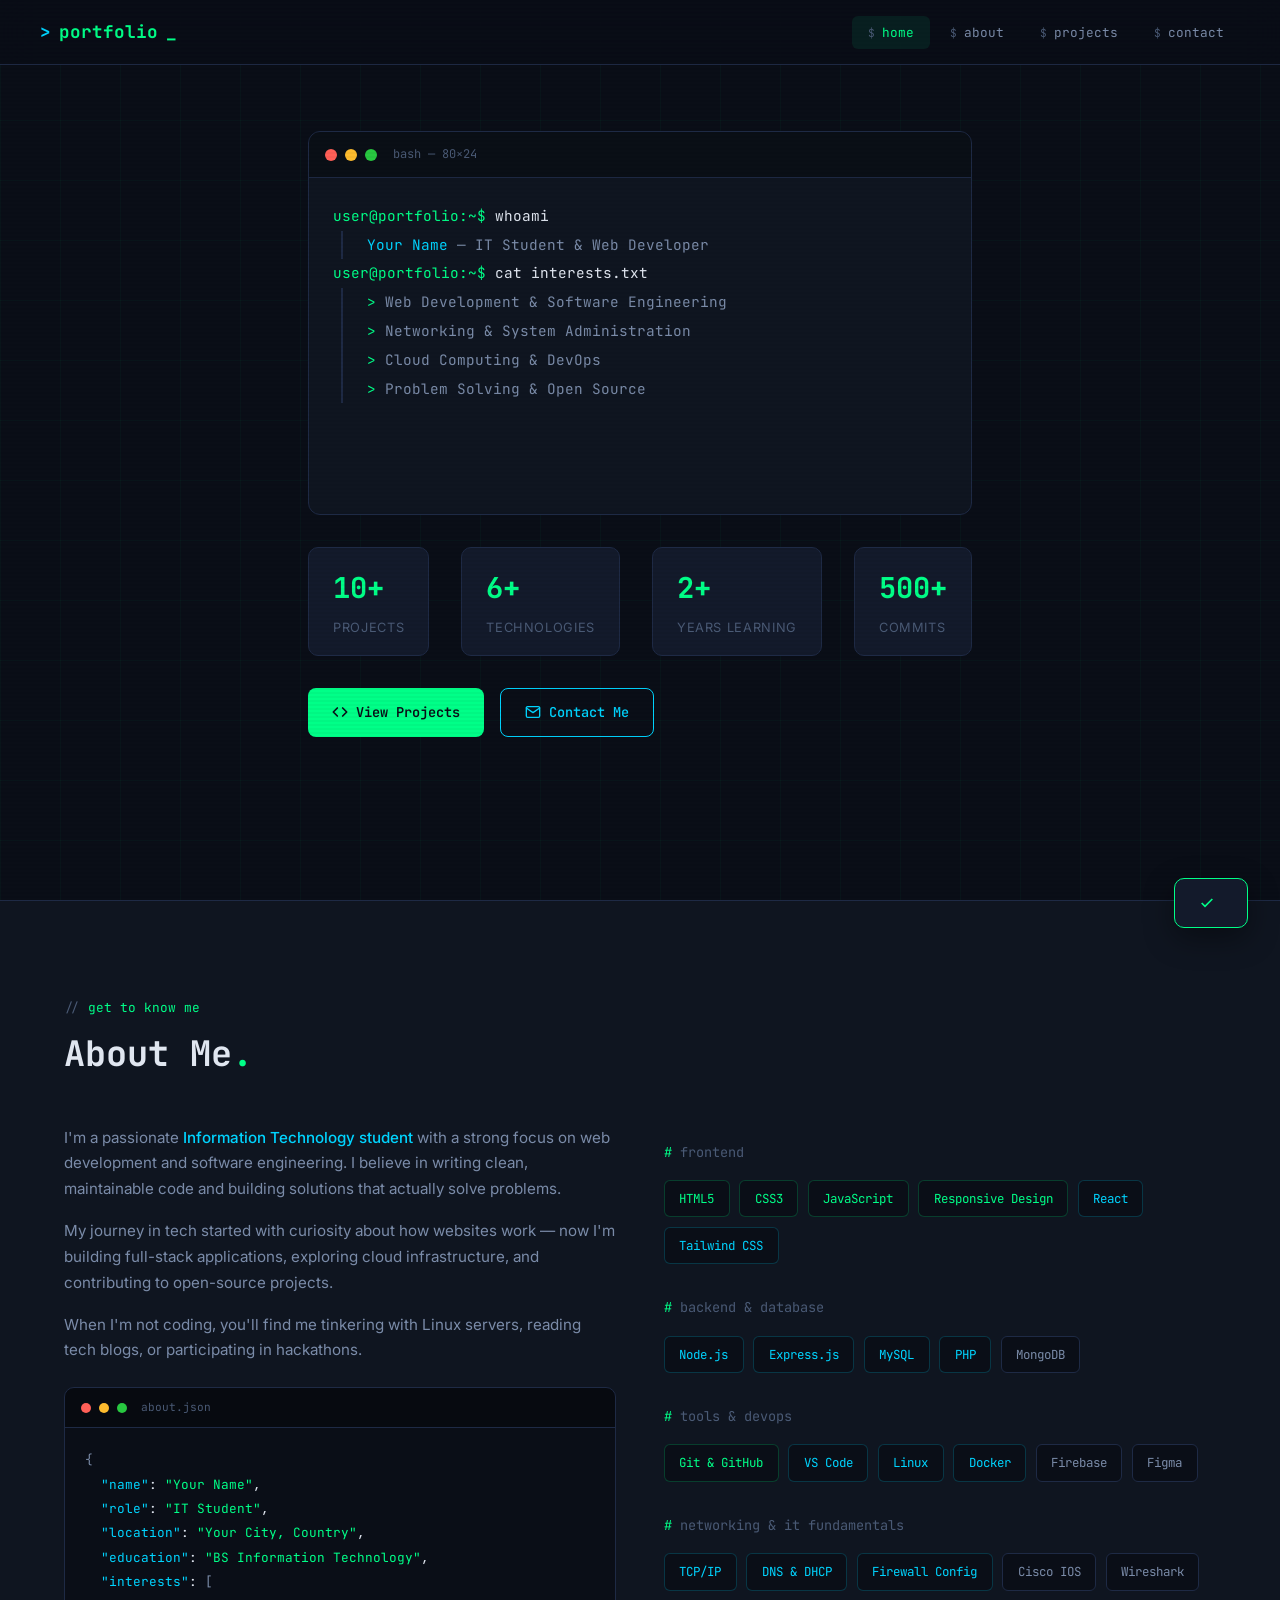
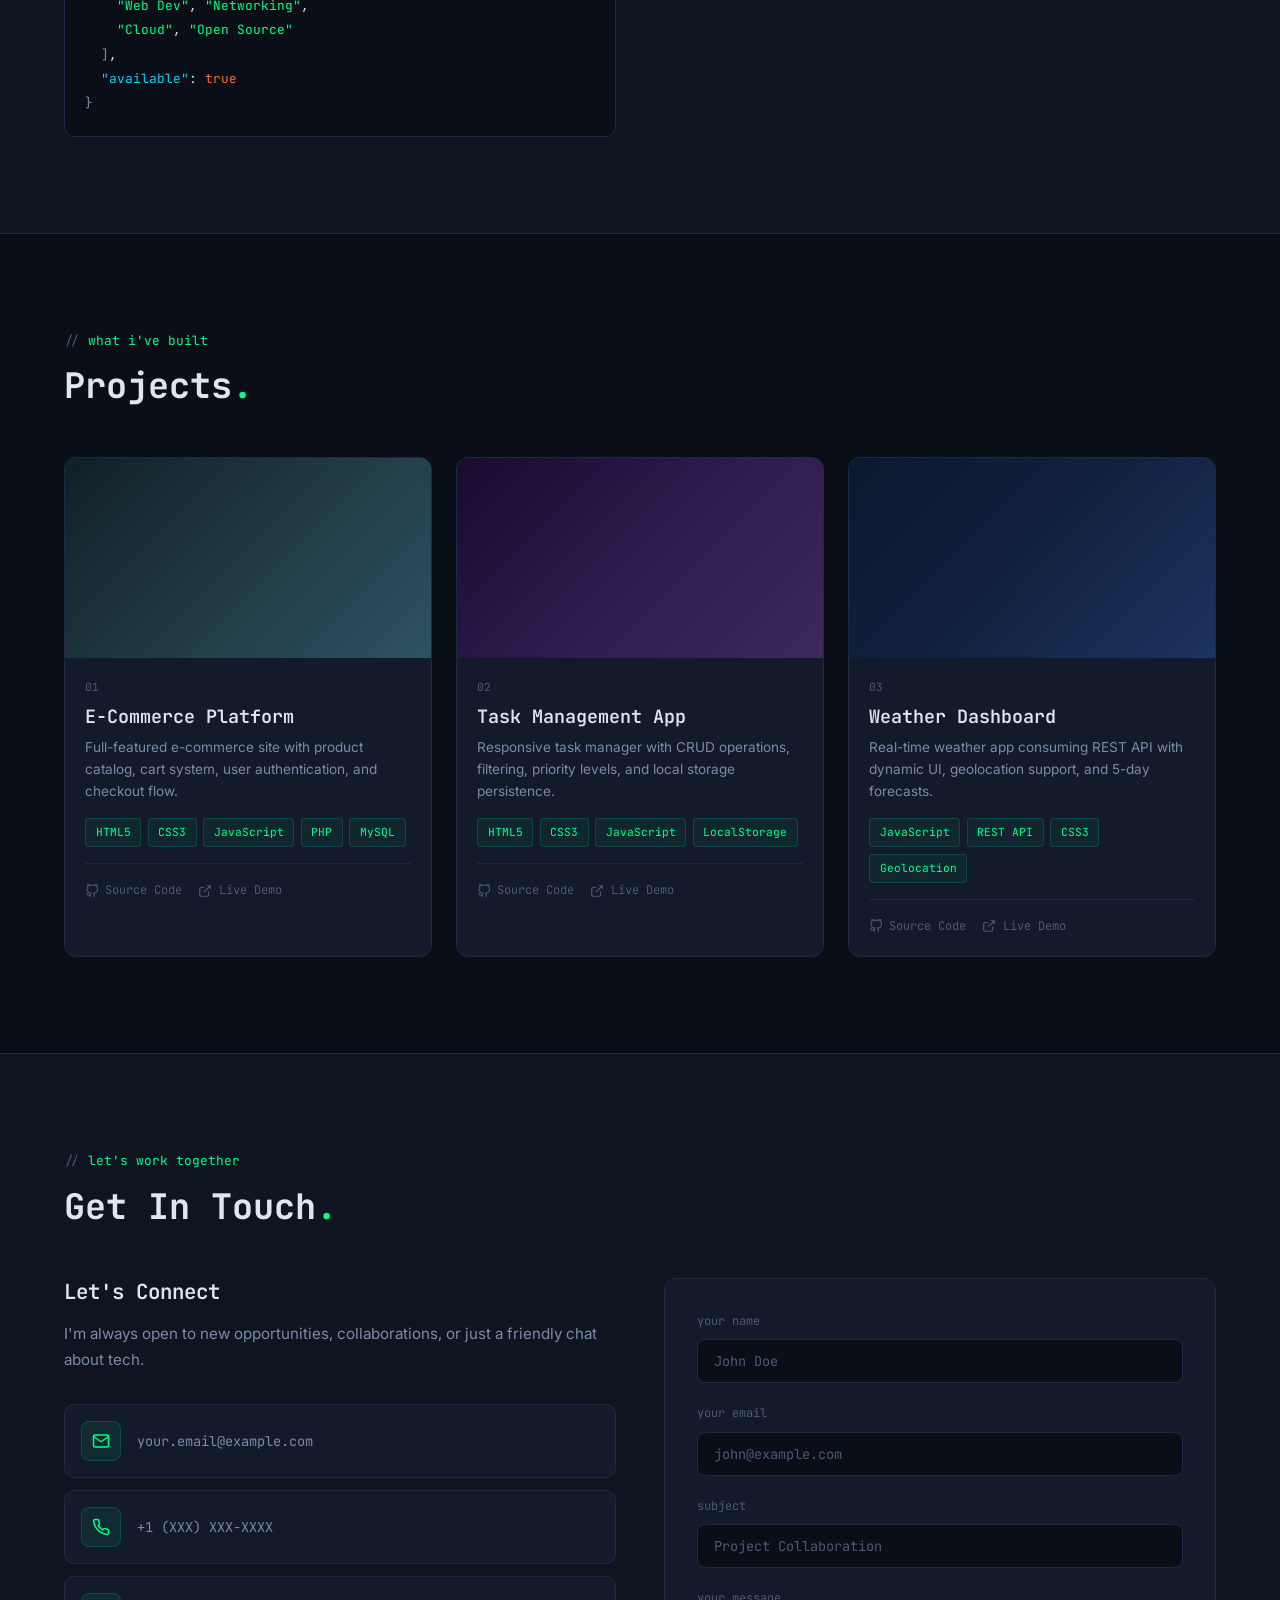
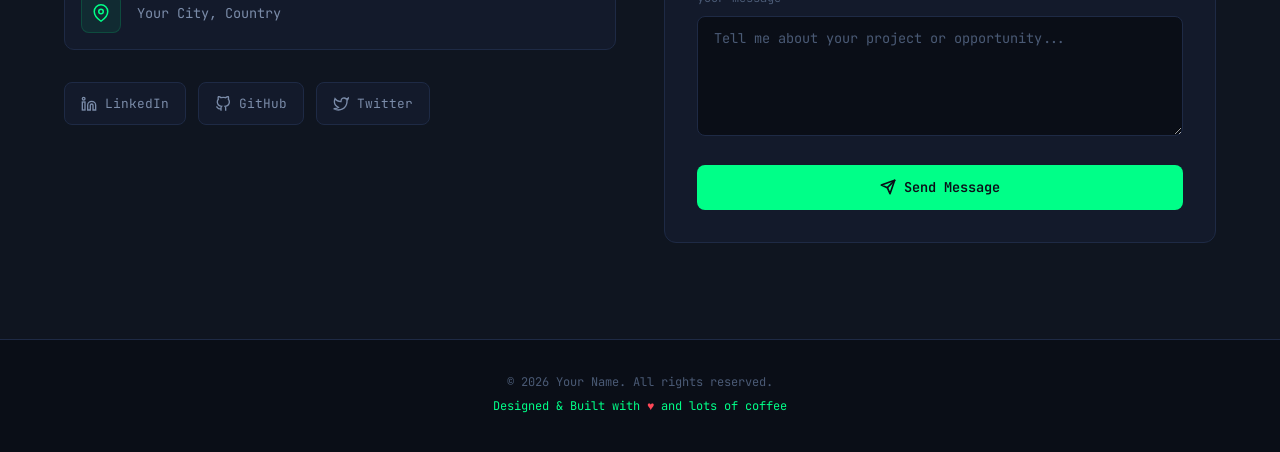
==== commit 58759e29: "Add defer attribute to script tag in index.html" ====
--- a/index.html
+++ b/index.html
@@ -6,7 +6,7 @@
     <title>Portfolio — IT Student</title>
     <link href="https://fonts.googleapis.com/css2?family=JetBrains+Mono:wght@300;400;500;600;700&family=Inter:wght@300;400;500;600;700&display=swap" rel="stylesheet">
     <link rel="stylesheet" href="styles.css">
-    <script src="script.js"></script> 
+    <script src="script.js" defer></script> 
 </head>
 <body>
 
--- a/styles.css
+++ b/styles.css
@@ -1,89 +1,1060 @@
-/* Variables */
+/*  ========== VARIABLES ==========  */
 :root {
-    --primary-color: #3498db;
-    --secondary-color: #2ecc71;
-    --accent-color: #e74c3c;
-    --background-color: #ecf0f1;
-    --text-color: #2c3e50;
-    --font-family: 'Arial', sans-serif;
+    --bg-primary: #0a0e17;
+    --bg-secondary: #0f1520;
+    --bg-card: #131a2b;
+    --bg-card-hover: #1a2340;
+    --border-color: #1e2a45;
+    --border-glow: rgba(0, 255, 136, 0.2);
+    --text-primary: #e0e6f0;
+    --text-secondary: #7a8ba8;
+    --text-muted: #4a5a75;
+    --accent-green: #00ff88;
+    --accent-cyan: #00d4ff;
+    --accent-purple: #a855f7;
+    --accent-orange: #ff6b35;
+    --accent-red: #ff4757;
+    --font-mono: 'JetBrains Mono', 'Fira Code', monospace;
+    --font-sans: 'Inter', -apple-system, sans-serif;
     --transition-speed: 0.3s;
-}
-
-/* Global Styles */
-body {
-    margin: 0;
-    font-family: var(--font-family);
-    background-color: var(--background-color);
-    color: var(--text-color);
-    line-height: 1.6;
-}
-
-h1, h2, h3 {
+    --glow-green: 0 0 20px rgba(0, 255, 136, 0.15);
+    --glow-cyan: 0 0 20px rgba(0, 212, 255, 0.15);
+}
+
+/* ========== RESET & BASE ========== */
+*,
+*::before,
+*::after {
     margin: 0;
     padding: 0;
-}
-
-/* Navigation Styles */
+    box-sizing: border-box;
+}
+
+html {
+    scroll-behavior: smooth;
+    scrollbar-width: thin;
+    scrollbar-color: var(--accent-green) var(--bg-primary);
+}
+
+::-webkit-scrollbar {
+    width: 6px;
+}
+
+::-webkit-scrollbar-track {
+    background: var(--bg-primary);
+}
+
+::-webkit-scrollbar-thumb {
+    background: var(--accent-green);
+    border-radius: 3px;
+}
+
+body {
+    font-family: var(--font-sans);
+    background-color: var(--bg-primary);
+    color: var(--text-primary);
+    line-height: 1.7;
+    overflow-x: hidden;
+}
+
+h1, h2, h3, h4 {
+    font-family: var(--font-mono);
+    font-weight: 600;
+    line-height: 1.3;
+}
+
+a {
+    text-decoration: none;
+    color: inherit;
+}
+
+ul {
+    list-style: none;
+}
+
+.container {
+    max-width: 1200px;
+    margin: 0 auto;
+    padding: 0 1.5rem;
+}
+
+/* ========== GRID BACKGROUND ========== */
+body::before {
+    content: '';
+    position: fixed;
+    top: 0;
+    left: 0;
+    width: 100%;
+    height: 100%;
+    background-image:
+        linear-gradient(rgba(0, 255, 136, 0.03) 1px, transparent 1px),
+        linear-gradient(90deg, rgba(0, 255, 136, 0.03) 1px, transparent 1px);
+    background-size: 60px 60px;
+    pointer-events: none;
+    z-index: 0;
+}
+
+/* ========== SCANLINE OVERLAY ========== */
+body::after {
+    content: '';
+    position: fixed;
+    top: 0;
+    left: 0;
+    width: 100%;
+    height: 100%;
+    background: repeating-linear-gradient(
+        0deg,
+        transparent,
+        transparent 2px,
+        rgba(0, 0, 0, 0.03) 2px,
+        rgba(0, 0, 0, 0.03) 4px
+    );
+    pointer-events: none;
+    z-index: 9999;
+}
+
+/* ========== NAVIGATION ========== */
 nav {
-    background: var(--primary-color);
+    position: fixed;
+    top: 0;
+    left: 0;
+    right: 0;
+    z-index: 1000;
+    background: rgba(10, 14, 23, 0.85);
+    backdrop-filter: blur(20px);
+    border-bottom: 1px solid var(--border-color);
+    padding: 0 2rem;
+}
+
+.nav-container {
+    max-width: 1200px;
+    margin: 0 auto;
+    display: flex;
+    justify-content: space-between;
+    align-items: center;
+    height: 64px;
+}
+
+.logo {
+    font-family: var(--font-mono);
+    font-size: 1.1rem;
+    font-weight: 700;
+    color: var(--accent-green);
+    display: flex;
+    align-items: center;
+    gap: 0.5rem;
+}
+
+.logo::before {
+    content: '>';
+    color: var(--accent-cyan);
+    animation: blink 1s step-end infinite;
+}
+
+.logo::after {
+    content: '_';
+    color: var(--accent-green);
+    animation: blink 1s step-end infinite;
+}
+
+@keyframes blink {
+    50% { opacity: 0; }
+}
+
+.nav-links {
+    display: flex;
+    gap: 0.25rem;
+}
+
+.nav-links li a {
+    font-family: var(--font-mono);
+    font-size: 0.8rem;
+    color: var(--text-secondary);
+    padding: 0.5rem 1rem;
+    border-radius: 6px;
+    transition: all var(--transition-speed);
+    position: relative;
+    text-transform: lowercase;
+}
+
+.nav-links li a::before {
+    content: '$ ';
+    color: var(--text-muted);
+    font-size: 0.7rem;
+}
+
+.nav-links li a:hover {
+    color: var(--accent-green);
+    background: rgba(0, 255, 136, 0.05);
+}
+
+.nav-links li a.active {
+    color: var(--accent-green);
+    background: rgba(0, 255, 136, 0.08);
+}
+
+.hamburger {
+    display: none;
+    flex-direction: column;
+    gap: 5px;
+    cursor: pointer;
+    padding: 5px;
+}
+
+.hamburger span {
+    width: 24px;
+    height: 2px;
+    background: var(--accent-green);
+    border-radius: 2px;
+    transition: all 0.3s;
+}
+
+.hamburger.active span:nth-child(1) {
+    transform: rotate(45deg) translate(5px, 5px);
+}
+
+.hamburger.active span:nth-child(2) {
+    opacity: 0;
+}
+
+.hamburger.active span:nth-child(3) {
+    transform: rotate(-45deg) translate(5px, -5px);
+}
+
+/* ========== HERO SECTION ========== */
+.hero {
+    min-height: 100vh;
+    display: flex;
+    align-items: center;
+    position: relative;
+    padding-top: 64px;
+}
+
+.hero-content {
+    max-width: 800px;
+    position: relative;
+    z-index: 1;
+}
+
+.hero-terminal {
+    background: var(--bg-secondary);
+    border: 1px solid var(--border-color);
+    border-radius: 12px;
+    overflow: hidden;
+    margin-bottom: 2rem;
+}
+
+.terminal-header {
+    display: flex;
+    align-items: center;
+    gap: 8px;
+    padding: 12px 16px;
+    background: rgba(0, 0, 0, 0.3);
+    border-bottom: 1px solid var(--border-color);
+}
+
+.terminal-dot {
+    width: 12px;
+    height: 12px;
+    border-radius: 50%;
+}
+
+.terminal-dot.red { background: #ff5f57; }
+.terminal-dot.yellow { background: #febc2e; }
+.terminal-dot.green { background: #28c840; }
+
+.terminal-title {
+    font-family: var(--font-mono);
+    font-size: 0.75rem;
+    color: var(--text-muted);
+    margin-left: 8px;
+}
+
+.terminal-body {
+    padding: 1.5rem;
+    font-family: var(--font-mono);
+    font-size: 0.9rem;
+    line-height: 2;
+}
+
+.terminal-line {
+    opacity: 0;
+    transform: translateY(10px);
+}
+
+.terminal-line.visible {
+    animation: terminalFadeIn 0.4s ease forwards;
+}
+
+@keyframes terminalFadeIn {
+    to {
+        opacity: 1;
+        transform: translateY(0);
+    }
+}
+
+.terminal-prompt {
+    color: var(--accent-green);
+    user-select: none;
+}
+
+.terminal-command {
+    color: var(--text-primary);
+}
+
+.terminal-output {
+    color: var(--text-secondary);
+    padding-left: 1.5rem;
+    border-left: 2px solid var(--border-color);
+    margin-left: 0.5rem;
+}
+
+.terminal-output .highlight {
+    color: var(--accent-cyan);
+}
+
+.terminal-output .accent {
+    color: var(--accent-green);
+}
+
+.terminal-cursor {
+    display: inline-block;
+    width: 8px;
+    height: 1.2em;
+    background: var(--accent-green);
+    animation: blink 1s step-end infinite;
+    vertical-align: text-bottom;
+    margin-left: 4px;
+}
+
+.hero-stats {
+    display: flex;
+    gap: 2rem;
+    flex-wrap: wrap;
+    margin-top: 2rem;
+}
+
+.stat-item {
+    padding: 1rem 1.5rem;
+    background: var(--bg-card);
+    border: 1px solid var(--border-color);
+    border-radius: 10px;
+    transition: all var(--transition-speed);
+}
+
+.stat-item:hover {
+    border-color: var(--accent-green);
+    box-shadow: var(--glow-green);
+    transform: translateY(-2px);
+}
+
+.stat-number {
+    font-family: var(--font-mono);
+    font-size: 1.8rem;
+    font-weight: 700;
+    color: var(--accent-green);
+}
+
+.stat-label {
+    font-size: 0.8rem;
+    color: var(--text-muted);
+    text-transform: uppercase;
+    letter-spacing: 0.05em;
+    margin-top: 0.25rem;
+}
+
+.hero-cta {
+    display: flex;
+    gap: 1rem;
+    margin-top: 2rem;
+    flex-wrap: wrap;
+}
+
+.btn-primary {
+    font-family: var(--font-mono);
+    font-size: 0.85rem;
+    padding: 0.75rem 1.5rem;
+    background: var(--accent-green);
+    color: var(--bg-primary);
+    border: none;
+    border-radius: 8px;
+    cursor: pointer;
+    font-weight: 600;
+    transition: all var(--transition-speed);
+    display: inline-flex;
+    align-items: center;
+    gap: 0.5rem;
+}
+
+.btn-primary:hover {
+    box-shadow: 0 0 25px rgba(0, 255, 136, 0.3);
+    transform: translateY(-2px);
+}
+
+.btn-secondary {
+    font-family: var(--font-mono);
+    font-size: 0.85rem;
+    padding: 0.75rem 1.5rem;
+    background: transparent;
+    color: var(--accent-cyan);
+    border: 1px solid var(--accent-cyan);
+    border-radius: 8px;
+    cursor: pointer;
+    font-weight: 500;
+    transition: all var(--transition-speed);
+    display: inline-flex;
+    align-items: center;
+    gap: 0.5rem;
+}
+
+.btn-secondary:hover {
+    background: rgba(0, 212, 255, 0.08);
+    box-shadow: 0 0 20px rgba(0, 212, 255, 0.15);
+    transform: translateY(-2px);
+}
+
+/* ========== SECTION STYLES ========== */
+section {
+    position: relative;
+    z-index: 1;
+    padding: 6rem 0;
+}
+
+.section-header {
+    margin-bottom: 3rem;
+}
+
+.section-label {
+    font-family: var(--font-mono);
+    font-size: 0.8rem;
+    color: var(--accent-green);
+    text-transform: lowercase;
+    display: flex;
+    align-items: center;
+    gap: 0.5rem;
+    margin-bottom: 0.75rem;
+}
+
+.section-label::before {
+    content: '//';
+    color: var(--text-muted);
+}
+
+.section-title {
+    font-size: 2.2rem;
+    font-weight: 700;
+    color: var(--text-primary);
+}
+
+.section-title .dot {
+    color: var(--accent-green);
+}
+
+/* ========== ABOUT SECTION ========== */
+#about {
+    background: var(--bg-secondary);
+    border-top: 1px solid var(--border-color);
+    border-bottom: 1px solid var(--border-color);
+}
+
+.about-grid {
+    display: grid;
+    grid-template-columns: 1fr 1fr;
+    gap: 3rem;
+    align-items: start;
+}
+
+.about-text p {
+    color: var(--text-secondary);
+    margin-bottom: 1rem;
+    font-size: 0.95rem;
+}
+
+.about-text p strong {
+    color: var(--accent-cyan);
+    font-weight: 500;
+}
+
+.about-code-block {
+    background: var(--bg-primary);
+    border: 1px solid var(--border-color);
+    border-radius: 10px;
+    overflow: hidden;
+    margin-top: 1.5rem;
+}
+
+.code-block-header {
+    padding: 10px 16px;
+    background: rgba(0, 0, 0, 0.3);
+    border-bottom: 1px solid var(--border-color);
+    display: flex;
+    align-items: center;
+    gap: 8px;
+}
+
+.code-block-header .terminal-dot {
+    width: 10px;
+    height: 10px;
+}
+
+.code-block-header span {
+    font-family: var(--font-mono);
+    font-size: 0.7rem;
+    color: var(--text-muted);
+    margin-left: 6px;
+}
+
+.code-content {
+    padding: 1.25rem;
+    font-family: var(--font-mono);
+    font-size: 0.8rem;
+    line-height: 1.9;
+    overflow-x: auto;
+}
+
+.code-content .keyword { color: var(--accent-purple); }
+.code-content .string { color: var(--accent-green); }
+.code-content .property { color: var(--accent-cyan); }
+.code-content .comment { color: var(--text-muted); font-style: italic; }
+.code-content .bracket { color: var(--text-secondary); }
+.code-content .value { color: var(--accent-orange); }
+
+/* ========== SKILLS ========== */
+.skills-section {
+    margin-top: 1rem;
+}
+
+.skills-category {
+    margin-bottom: 2rem;
+}
+
+.skills-category-title {
+    font-family: var(--font-mono);
+    font-size: 0.85rem;
+    color: var(--text-muted);
+    margin-bottom: 1rem;
+    text-transform: lowercase;
+}
+
+.skills-category-title::before {
+    content: '# ';
+    color: var(--accent-green);
+}
+
+.skills-grid {
+    display: flex;
+    flex-wrap: wrap;
+    gap: 0.6rem;
+}
+
+.skill-tag {
+    font-family: var(--font-mono);
+    font-size: 0.78rem;
+    padding: 0.45rem 0.9rem;
+    background: var(--bg-primary);
+    border: 1px solid var(--border-color);
+    border-radius: 6px;
+    color: var(--text-secondary);
+    transition: all var(--transition-speed);
+    cursor: default;
+}
+
+.skill-tag:hover {
+    border-color: var(--accent-green);
+    color: var(--accent-green);
+    box-shadow: var(--glow-green);
+    transform: translateY(-1px);
+}
+
+.skill-tag.level-high {
+    border-color: rgba(0, 255, 136, 0.2);
+    color: var(--accent-green);
+}
+
+.skill-tag.level-mid {
+    border-color: rgba(0, 212, 255, 0.2);
+    color: var(--accent-cyan);
+}
+
+/* ========== PROJECTS ========== */
+.projects-grid {
+    display: grid;
+    grid-template-columns: repeat(auto-fit, minmax(340px, 1fr));
+    gap: 1.5rem;
+}
+
+.project-card {
+    background: var(--bg-card);
+    border: 1px solid var(--border-color);
+    border-radius: 12px;
+    overflow: hidden;
+    transition: all 0.4s ease;
+    position: relative;
+}
+
+.project-card::before {
+    content: '';
+    position: absolute;
+    top: 0;
+    left: 0;
+    right: 0;
+    height: 2px;
+    background: linear-gradient(90deg, var(--accent-green), var(--accent-cyan));
+    opacity: 0;
+    transition: opacity 0.4s;
+}
+
+.project-card:hover {
+    border-color: rgba(0, 255, 136, 0.2);
+    transform: translateY(-4px);
+    box-shadow: 0 20px 40px rgba(0, 0, 0, 0.3);
+}
+
+.project-card:hover::before {
+    opacity: 1;
+}
+
+.project-image {
+    height: 200px;
+    position: relative;
+    overflow: hidden;
+}
+
+.project-image-bg {
+    width: 100%;
+    height: 100%;
+    transition: transform 0.6s ease;
+}
+
+.project-card:hover .project-image-bg {
+    transform: scale(1.05);
+}
+
+.project-overlay {
+    position: absolute;
+    inset: 0;
+    background: rgba(10, 14, 23, 0.7);
+    backdrop-filter: blur(4px);
+    display: flex;
+    align-items: center;
+    justify-content: center;
+    opacity: 0;
+    transition: opacity var(--transition-speed);
+}
+
+.project-card:hover .project-overlay {
+    opacity: 1;
+}
+
+.view-btn {
+    font-family: var(--font-mono);
+    font-size: 0.8rem;
+    padding: 0.6rem 1.2rem;
+    background: var(--accent-green);
+    color: var(--bg-primary);
+    border: none;
+    border-radius: 6px;
+    cursor: pointer;
+    font-weight: 600;
+    transition: all var(--transition-speed);
+    display: flex;
+    align-items: center;
+    gap: 0.4rem;
+}
+
+.view-btn:hover {
+    box-shadow: 0 0 20px rgba(0, 255, 136, 0.4);
+}
+
+.project-info {
+    padding: 1.25rem;
+}
+
+.project-number {
+    font-family: var(--font-mono);
+    font-size: 0.7rem;
+    color: var(--text-muted);
+    margin-bottom: 0.5rem;
+}
+
+.project-info h3 {
+    font-size: 1.15rem;
+    margin-bottom: 0.5rem;
+    color: var(--text-primary);
+}
+
+.project-info p {
+    font-size: 0.85rem;
+    color: var(--text-secondary);
+    margin-bottom: 1rem;
+    line-height: 1.6;
+}
+
+.project-tags {
+    display: flex;
+    flex-wrap: wrap;
+    gap: 0.4rem;
+}
+
+.tag {
+    font-family: var(--font-mono);
+    font-size: 0.7rem;
+    padding: 0.25rem 0.6rem;
+    background: rgba(0, 255, 136, 0.06);
+    border: 1px solid rgba(0, 255, 136, 0.15);
+    border-radius: 4px;
+    color: var(--accent-green);
+}
+
+.project-links {
+    display: flex;
+    gap: 1rem;
+    margin-top: 1rem;
+    padding-top: 1rem;
+    border-top: 1px solid var(--border-color);
+}
+
+.project-link {
+    font-family: var(--font-mono);
+    font-size: 0.75rem;
+    color: var(--text-muted);
+    display: flex;
+    align-items: center;
+    gap: 0.4rem;
+    transition: color var(--transition-speed);
+}
+
+.project-link:hover {
+    color: var(--accent-cyan);
+}
+
+.project-link svg {
+    width: 14px;
+    height: 14px;
+}
+
+/* ========== CONTACT ========== */
+#contact {
+    background: var(--bg-secondary);
+    border-top: 1px solid var(--border-color);
+}
+
+.contact-grid {
+    display: grid;
+    grid-template-columns: 1fr 1fr;
+    gap: 3rem;
+}
+
+.contact-info h3 {
+    font-size: 1.3rem;
+    margin-bottom: 1rem;
+}
+
+.contact-info > p {
+    color: var(--text-secondary);
+    font-size: 0.95rem;
+    margin-bottom: 2rem;
+}
+
+.contact-item {
+    display: flex;
+    align-items: center;
+    gap: 1rem;
     padding: 1rem;
-    display: flex;
-    justify-content: space-between;
-    align-items: center;
-}
-
-nav a {
-    color: white;
-    text-decoration: none;
-    padding: 0.5rem 1rem;
-    border-radius: 5px;
-    transition: background var(--transition-speed);
-}
-
-nav a:hover {
-    background: var(--secondary-color);
-}
-
-/* Hero Section */
-.hero {
-    background: url('hero-background.jpg') no-repeat center center/cover;
-    height: 60vh;
-    display: flex;
+    background: var(--bg-card);
+    border: 1px solid var(--border-color);
+    border-radius: 10px;
+    margin-bottom: 0.75rem;
+    transition: all var(--transition-speed);
+}
+
+.contact-item:hover {
+    border-color: rgba(0, 255, 136, 0.2);
+    transform: translateX(4px);
+}
+
+.contact-icon {
+    width: 40px;
+    height: 40px;
+    background: rgba(0, 255, 136, 0.08);
+    border: 1px solid rgba(0, 255, 136, 0.15);
+    border-radius: 8px;
+    display: flex;
+    align-items: center;
     justify-content: center;
-    align-items: center;
-    color: white;
-}
-
-.hero h1 {
-    font-size: 3rem;
-    animation: fadeIn 1.5s;
-}
-
-@keyframes fadeIn {
-    from { opacity: 0; }
-    to { opacity: 1; }
-}
-
-/* Card Styles */
-.card {
-    background: white;
+    flex-shrink: 0;
+}
+
+.contact-icon svg {
+    width: 18px;
+    height: 18px;
+    stroke: var(--accent-green);
+}
+
+.contact-item-text {
+    font-family: var(--font-mono);
+    font-size: 0.85rem;
+    color: var(--text-secondary);
+}
+
+.social-links {
+    display: flex;
+    gap: 0.75rem;
+    margin-top: 2rem;
+}
+
+.social-link {
+    font-family: var(--font-mono);
+    font-size: 0.8rem;
+    padding: 0.6rem 1rem;
+    background: var(--bg-card);
+    border: 1px solid var(--border-color);
+    border-radius: 8px;
+    color: var(--text-secondary);
+    display: flex;
+    align-items: center;
+    gap: 0.5rem;
+    transition: all var(--transition-speed);
+}
+
+.social-link:hover {
+    border-color: var(--accent-cyan);
+    color: var(--accent-cyan);
+    box-shadow: var(--glow-cyan);
+}
+
+.social-link svg {
+    width: 16px;
+    height: 16px;
+}
+
+.contact-form {
+    background: var(--bg-card);
+    border: 1px solid var(--border-color);
+    border-radius: 12px;
+    padding: 2rem;
+}
+
+.form-group {
+    margin-bottom: 1.25rem;
+}
+
+.form-group label {
+    font-family: var(--font-mono);
+    font-size: 0.75rem;
+    color: var(--text-muted);
+    text-transform: lowercase;
+    display: block;
+    margin-bottom: 0.5rem;
+}
+
+.form-group input,
+.form-group textarea {
+    width: 100%;
+    padding: 0.75rem 1rem;
+    background: var(--bg-primary);
+    border: 1px solid var(--border-color);
+    border-radius: 8px;
+    color: var(--text-primary);
+    font-family: var(--font-mono);
+    font-size: 0.85rem;
+    transition: all var(--transition-speed);
+    outline: none;
+}
+
+.form-group input:focus,
+.form-group textarea:focus {
+    border-color: var(--accent-green);
+    box-shadow: 0 0 0 3px rgba(0, 255, 136, 0.08);
+}
+
+.form-group input::placeholder,
+.form-group textarea::placeholder {
+    color: var(--text-muted);
+}
+
+.form-group textarea {
+    resize: vertical;
+    min-height: 120px;
+}
+
+.form-group input.error,
+.form-group textarea.error {
+    border-color: var(--accent-red);
+    box-shadow: 0 0 0 3px rgba(255, 71, 87, 0.08);
+}
+
+.submit-btn {
+    width: 100%;
+    font-family: var(--font-mono);
+    font-size: 0.85rem;
+    padding: 0.85rem;
+    background: var(--accent-green);
+    color: var(--bg-primary);
+    border: none;
+    border-radius: 8px;
+    cursor: pointer;
+    font-weight: 600;
+    transition: all var(--transition-speed);
+    display: flex;
+    align-items: center;
+    justify-content: center;
+    gap: 0.5rem;
+}
+
+.submit-btn:hover {
+    box-shadow: 0 0 30px rgba(0, 255, 136, 0.3);
+    transform: translateY(-2px);
+}
+
+/* ========== FOOTER ========== */
+.footer {
+    padding: 2rem 0;
+    border-top: 1px solid var(--border-color);
+    text-align: center;
+    position: relative;
+    z-index: 1;
+}
+
+.footer p {
+    font-family: var(--font-mono);
+    font-size: 0.75rem;
+    color: var(--text-muted);
+    margin-bottom: 0.25rem;
+}
+
+.footer .made-with {
+    color: var(--accent-green);
+}
+
+/* ========== TOAST NOTIFICATION ========== */
+.toast {
+    position: fixed;
+    bottom: 2rem;
+    right: 2rem;
+    background: var(--bg-card);
+    border: 1px solid var(--accent-green);
     border-radius: 10px;
-    box-shadow: 0 4px 8px rgba(0,0,0,0.1);
-    margin: 1rem;
-    padding: 1rem;
-    transition: transform var(--transition-speed);
-}
-
-.card:hover {
-    transform: scale(1.05);
-}
-
-/* Responsive Design */
+    padding: 1rem 1.5rem;
+    font-family: var(--font-mono);
+    font-size: 0.85rem;
+    color: var(--accent-green);
+    box-shadow: 0 10px 30px rgba(0, 0, 0, 0.4);
+    transform: translateY(120%);
+    transition: transform 0.4s ease;
+    z-index: 10000;
+    display: flex;
+    align-items: center;
+    gap: 0.5rem;
+}
+
+.toast.show {
+    transform: translateY(0);
+}
+
+/* ========== SCROLL REVEAL ========== */
+.reveal {
+    opacity: 0;
+    transform: translateY(30px);
+    transition: all 0.7s cubic-bezier(0.22, 1, 0.36, 1);
+}
+
+.reveal.active {
+    opacity: 1;
+    transform: translateY(0);
+}
+
+.reveal-delay-1 { transition-delay: 0.1s; }
+.reveal-delay-2 { transition-delay: 0.2s; }
+.reveal-delay-3 { transition-delay: 0.3s; }
+
+/* ========== RESPONSIVE ========== */
 @media (max-width: 768px) {
-    .hero h1 {
-        font-size: 2rem;
-    }
-    nav {
+    .nav-links {
+        display: none;
+        position: absolute;
+        top: 64px;
+        left: 0;
+        right: 0;
+        background: rgba(10, 14, 23, 0.95);
+        backdrop-filter: blur(20px);
         flex-direction: column;
-    }
-}
+        padding: 1rem;
+        border-bottom: 1px solid var(--border-color);
+    }
+
+    .nav-links.active {
+        display: flex;
+    }
+
+    .hamburger {
+        display: flex;
+    }
+
+    .hero-content {
+        padding: 2rem 0;
+    }
+
+    .terminal-body {
+        font-size: 0.75rem;
+    }
+
+    .hero-stats {
+        gap: 1rem;
+    }
+
+    .stat-item {
+        flex: 1;
+        min-width: 120px;
+        padding: 0.75rem 1rem;
+    }
+
+    .stat-number {
+        font-size: 1.4rem;
+    }
+
+    .about-grid {
+        grid-template-columns: 1fr;
+        gap: 2rem;
+    }
+
+    .projects-grid {
+        grid-template-columns: 1fr;
+    }
+
+    .contact-grid {
+        grid-template-columns: 1fr;
+    }
+
+    .section-title {
+        font-size: 1.6rem;
+    }
+
+    .hero-cta {
+        flex-direction: column;
+    }
+
+    .btn-primary,
+    .btn-secondary {
+        justify-content: center;
+    }
+
+    .social-links {
+        flex-wrap: wrap;
+    }
+}
+
+@media (max-width: 480px) {
+    .hero-terminal {
+        margin: 1rem 0;
+    }
+
+    .terminal-body {
+        padding: 1rem;
+        font-size: 0.7rem;
+    }
+
+    .hero-stats {
+        flex-direction: column;
+    }
+}
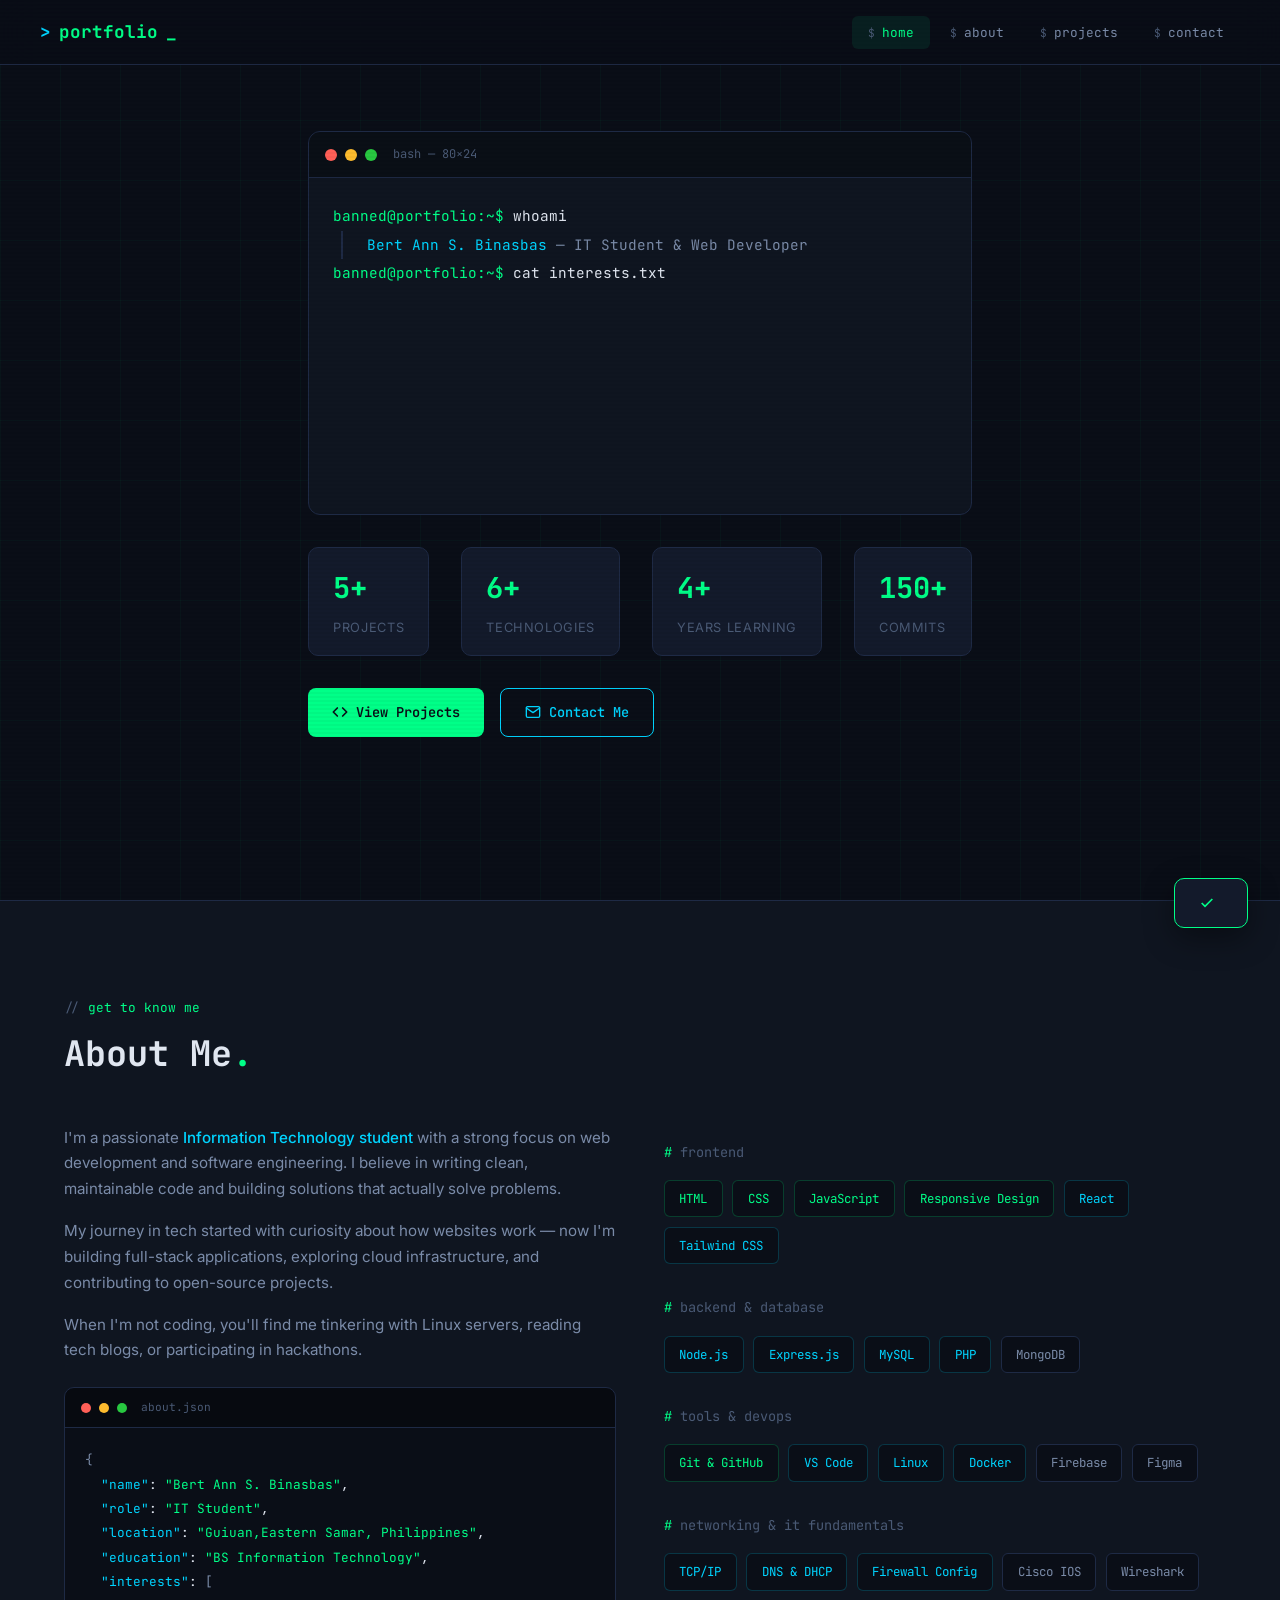
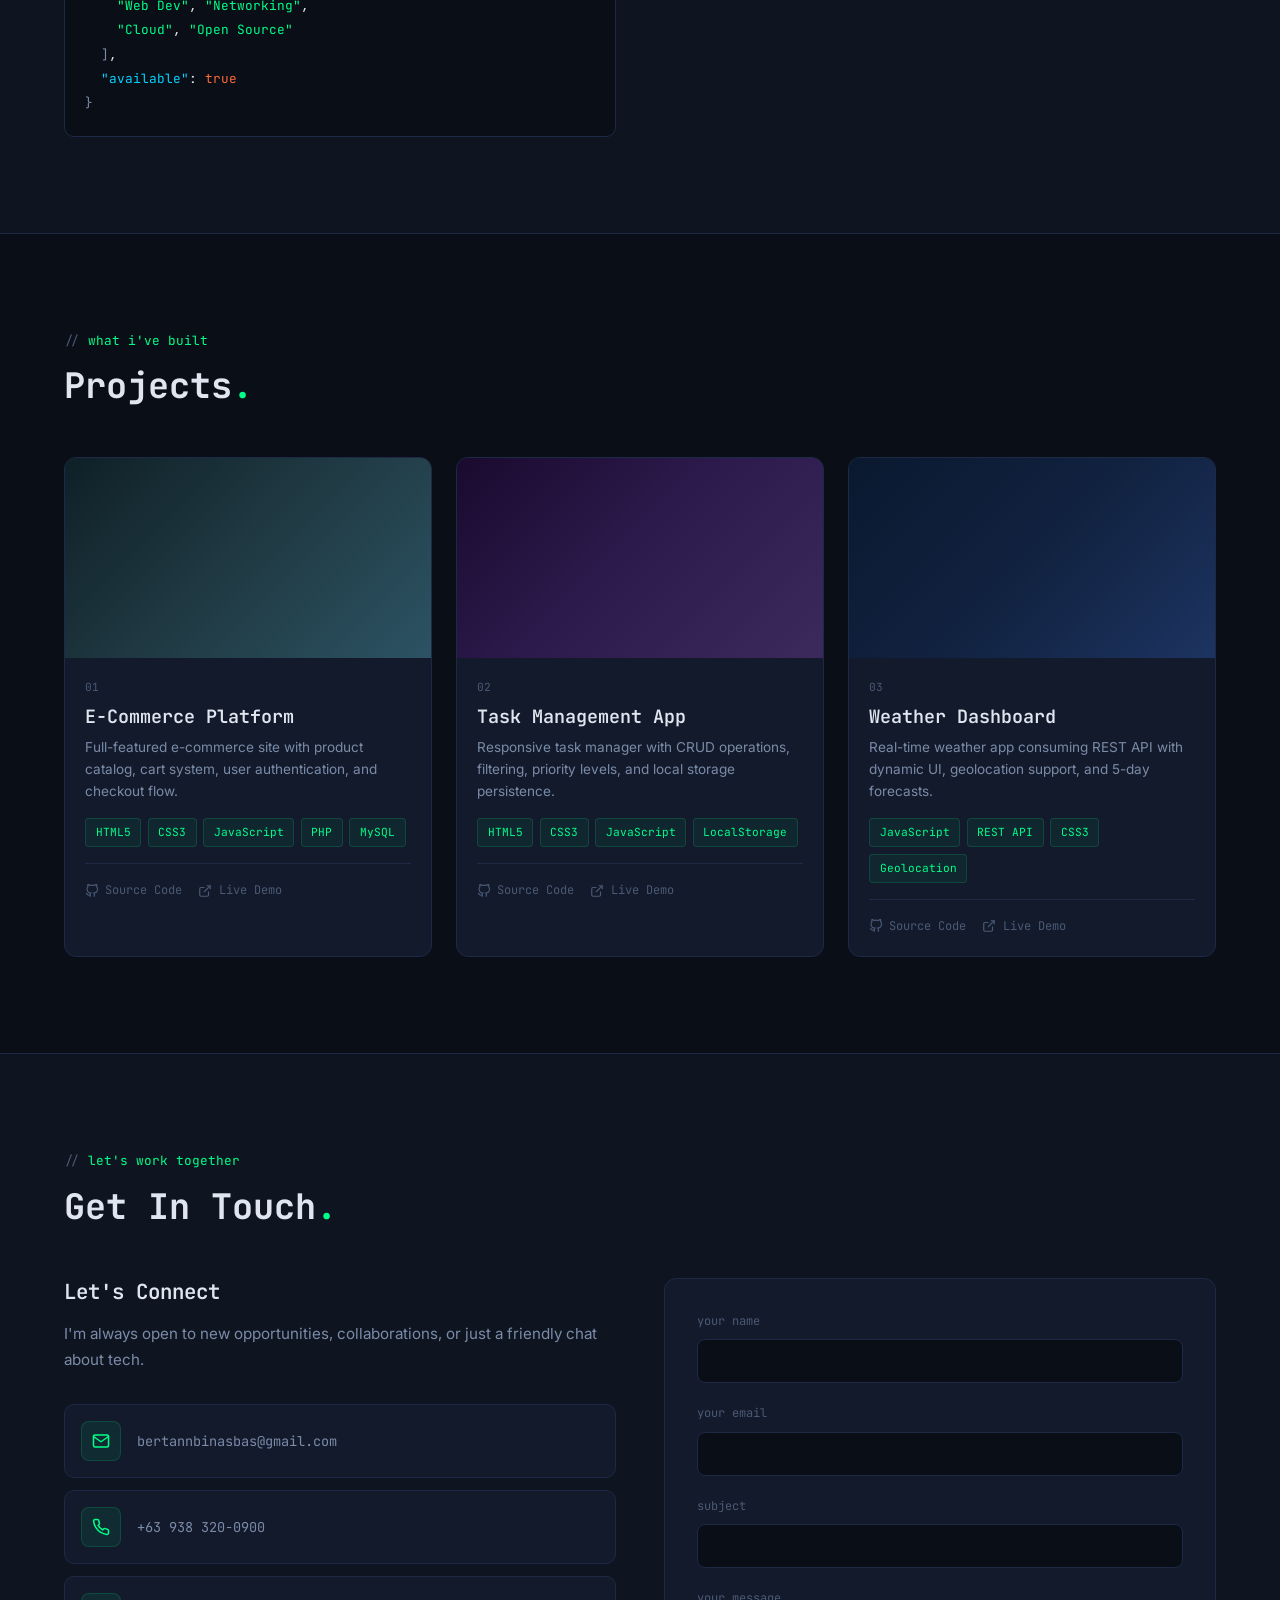
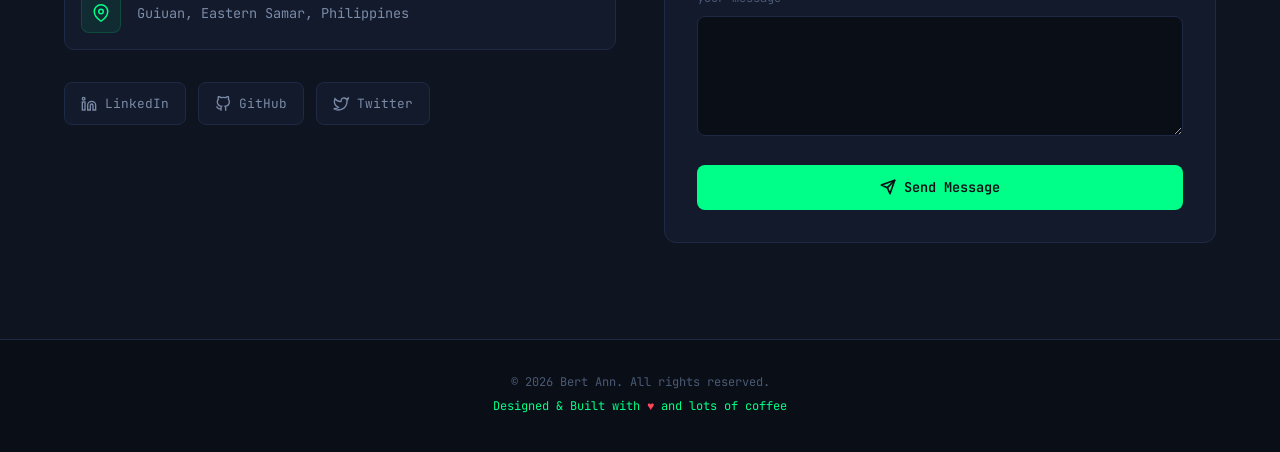
==== commit bc53a69b: "Update personal information in index.html" ====
--- a/index.html
+++ b/index.html
@@ -41,16 +41,16 @@
                     </div>
                     <div class="terminal-body" id="terminalBody">
                         <div class="terminal-line" data-delay="0">
-                            <span class="terminal-prompt">user@portfolio:~$</span>
+                            <span class="terminal-prompt">banned@portfolio:~$</span>
                             <span class="terminal-command"> whoami</span>
                         </div>
                         <div class="terminal-line" data-delay="400">
                             <div class="terminal-output">
-                                <span class="highlight">Your Name</span> — IT Student & Web Developer
+                                <span class="highlight">Bert Ann S. Binasbas</span> — IT Student & Web Developer
                             </div>
                         </div>
                         <div class="terminal-line" data-delay="900">
-                            <span class="terminal-prompt">user@portfolio:~$</span>
+                            <span class="terminal-prompt">banned@portfolio:~$</span>
                             <span class="terminal-command"> cat interests.txt</span>
                         </div>
                         <div class="terminal-line" data-delay="1300">
@@ -62,7 +62,7 @@
                             </div>
                         </div>
                         <div class="terminal-line" data-delay="1900">
-                            <span class="terminal-prompt">user@portfolio:~$</span>
+                            <span class="terminal-prompt">banned@portfolio:~$</span>
                             <span class="terminal-command"> echo $STATUS</span>
                         </div>
                         <div class="terminal-line" data-delay="2300">
@@ -71,7 +71,7 @@
                             </div>
                         </div>
                         <div class="terminal-line" data-delay="2700">
-                            <span class="terminal-prompt">user@portfolio:~$</span>
+                            <span class="terminal-prompt">banned@portfolio:~$</span>
                             <span class="terminal-cursor"></span>
                         </div>
                     </div>
@@ -79,7 +79,7 @@
 
                 <div class="hero-stats reveal">
                     <div class="stat-item">
-                        <div class="stat-number" data-count="10">0</div>
+                        <div class="stat-number" data-count="5">0</div>
                         <div class="stat-label">Projects</div>
                     </div>
                     <div class="stat-item">
@@ -87,11 +87,11 @@
                         <div class="stat-label">Technologies</div>
                     </div>
                     <div class="stat-item">
-                        <div class="stat-number" data-count="2">0</div>
+                        <div class="stat-number" data-count="4">0</div>
                         <div class="stat-label">Years Learning</div>
                     </div>
                     <div class="stat-item">
-                        <div class="stat-number" data-count="500">0</div>
+                        <div class="stat-number" data-count="150">0</div>
                         <div class="stat-label">Commits</div>
                     </div>
                 </div>
@@ -139,9 +139,9 @@
                         </div>
                         <div class="code-content">
                             <span class="bracket">{</span><br>
-                            &nbsp;&nbsp;<span class="property">"name"</span>: <span class="string">"Your Name"</span>,<br>
+                            &nbsp;&nbsp;<span class="property">"name"</span>: <span class="string">"Bert Ann S. Binasbas"</span>,<br>
                             &nbsp;&nbsp;<span class="property">"role"</span>: <span class="string">"IT Student"</span>,<br>
-                            &nbsp;&nbsp;<span class="property">"location"</span>: <span class="string">"Your City, Country"</span>,<br>
+                            &nbsp;&nbsp;<span class="property">"location"</span>: <span class="string">"Guiuan,Eastern Samar, Philippines"</span>,<br>
                             &nbsp;&nbsp;<span class="property">"education"</span>: <span class="string">"BS Information Technology"</span>,<br>
                             &nbsp;&nbsp;<span class="property">"interests"</span>: <span class="bracket">[</span><br>
                             &nbsp;&nbsp;&nbsp;&nbsp;<span class="string">"Web Dev"</span>, <span class="string">"Networking"</span>,<br>
@@ -157,8 +157,8 @@
                     <div class="skills-category">
                         <div class="skills-category-title">frontend</div>
                         <div class="skills-grid">
-                            <span class="skill-tag level-high">HTML5</span>
-                            <span class="skill-tag level-high">CSS3</span>
+                            <span class="skill-tag level-high">HTML</span>
+                            <span class="skill-tag level-high">CSS</span>
                             <span class="skill-tag level-high">JavaScript</span>
                             <span class="skill-tag level-high">Responsive Design</span>
                             <span class="skill-tag level-mid">React</span>
@@ -336,21 +336,21 @@
                         <div class="contact-icon">
                             <svg viewBox="0 0 24 24" fill="none" stroke="currentColor" stroke-width="2" stroke-linecap="round" stroke-linejoin="round"><path d="M4 4h16c1.1 0 2 .9 2 2v12c0 1.1-.9 2-2 2H4c-1.1 0-2-.9-2-2V6c0-1.1.9-2 2-2z"/><polyline points="22,6 12,13 2,6"/></svg>
                         </div>
-                        <span class="contact-item-text">your.email@example.com</span>
+                        <span class="contact-item-text">bertannbinasbas@gmail.com</span>
                     </div>
 
                     <div class="contact-item">
                         <div class="contact-icon">
                             <svg viewBox="0 0 24 24" fill="none" stroke="currentColor" stroke-width="2" stroke-linecap="round" stroke-linejoin="round"><path d="M22 16.92v3a2 2 0 0 1-2.18 2 19.79 19.79 0 0 1-8.63-3.07 19.5 19.5 0 0 1-6-6 19.79 19.79 0 0 1-3.07-8.67A2 2 0 0 1 4.11 2h3a2 2 0 0 1 2 1.72 12.84 12.84 0 0 0 .7 2.81 2 2 0 0 1-.45 2.11L8.09 9.91a16 16 0 0 0 6 6l1.27-1.27a2 2 0 0 1 2.11-.45 12.84 12.84 0 0 0 2.81.7A2 2 0 0 1 22 16.92z"/></svg>
                         </div>
-                        <span class="contact-item-text">+1 (XXX) XXX-XXXX</span>
+                        <span class="contact-item-text">+63 938 320-0900</span>
                     </div>
 
                     <div class="contact-item">
                         <div class="contact-icon">
                             <svg viewBox="0 0 24 24" fill="none" stroke="currentColor" stroke-width="2" stroke-linecap="round" stroke-linejoin="round"><path d="M21 10c0 7-9 13-9 13s-9-6-9-13a9 9 0 0 1 18 0z"/><circle cx="12" cy="10" r="3"/></svg>
                         </div>
-                        <span class="contact-item-text">Your City, Country</span>
+                        <span class="contact-item-text">Guiuan, Eastern Samar, Philippines</span>
                     </div>
 
                     <div class="social-links">
@@ -358,7 +358,7 @@
                             <svg viewBox="0 0 24 24" fill="none" stroke="currentColor" stroke-width="2"><path d="M16 8a6 6 0 0 1 6 6v7h-4v-7a2 2 0 0 0-2-2 2 2 0 0 0-2 2v7h-4v-7a6 6 0 0 1 6-6z"/><rect x="2" y="9" width="4" height="12"/><circle cx="4" cy="4" r="2"/></svg>
                             LinkedIn
                         </a>
-                        <a href="#" class="social-link" onclick="showToast('Opening GitHub...')">
+                        <a href="https://github.com/b4nn3d0124" class="social-link" onclick="showToast('Opening Github...')">
                             <svg viewBox="0 0 24 24" fill="none" stroke="currentColor" stroke-width="2"><path d="M9 19c-5 1.5-5-2.5-7-3m14 6v-3.87a3.37 3.37 0 0 0-.94-2.61c3.14-.35 6.44-1.54 6.44-7A5.44 5.44 0 0 0 20 4.77 5.07 5.07 0 0 0 19.91 1S18.73.65 16 2.48a13.38 13.38 0 0 0-7 0C6.27.65 5.09 1 5.09 1A5.07 5.07 0 0 0 5 4.77a5.44 5.44 0 0 0-1.5 3.78c0 5.42 3.3 6.61 6.44 7A3.37 3.37 0 0 0 9 18.13V22"/></svg>
                             GitHub
                         </a>
@@ -372,19 +372,19 @@
                 <form class="contact-form reveal reveal-delay-1" id="contactForm">
                     <div class="form-group">
                         <label>your name</label>
-                        <input type="text" placeholder="John Doe" required>
+                        <input type="text" required>
                     </div>
                     <div class="form-group">
                         <label>your email</label>
-                        <input type="email" placeholder="john@example.com" required>
+                        <input type="email" required>
                     </div>
                     <div class="form-group">
                         <label>subject</label>
-                        <input type="text" placeholder="Project Collaboration">
+                        <input type="text">
                     </div>
                     <div class="form-group">
                         <label>your message</label>
-                        <textarea placeholder="Tell me about your project or opportunity..." required></textarea>
+                        <textarea required></textarea>
                     </div>
                     <button type="submit" class="submit-btn">
                         <svg width="16" height="16" viewBox="0 0 24 24" fill="none" stroke="currentColor" stroke-width="2.5" stroke-linecap="round" stroke-linejoin="round"><line x1="22" y1="2" x2="11" y2="13"/><polygon points="22 2 15 22 11 13 2 9 22 2"/></svg>
@@ -398,7 +398,7 @@
     <!-- Footer -->
     <footer class="footer">
         <div class="container">
-            <p>&copy; 2026 Your Name. All rights reserved.</p>
+            <p>&copy; 2026 Bert Ann. All rights reserved.</p>
             <p class="made-with">Designed & Built with <span style="color: var(--accent-red);">♥</span> and lots of coffee</p>
         </div>
     </footer>
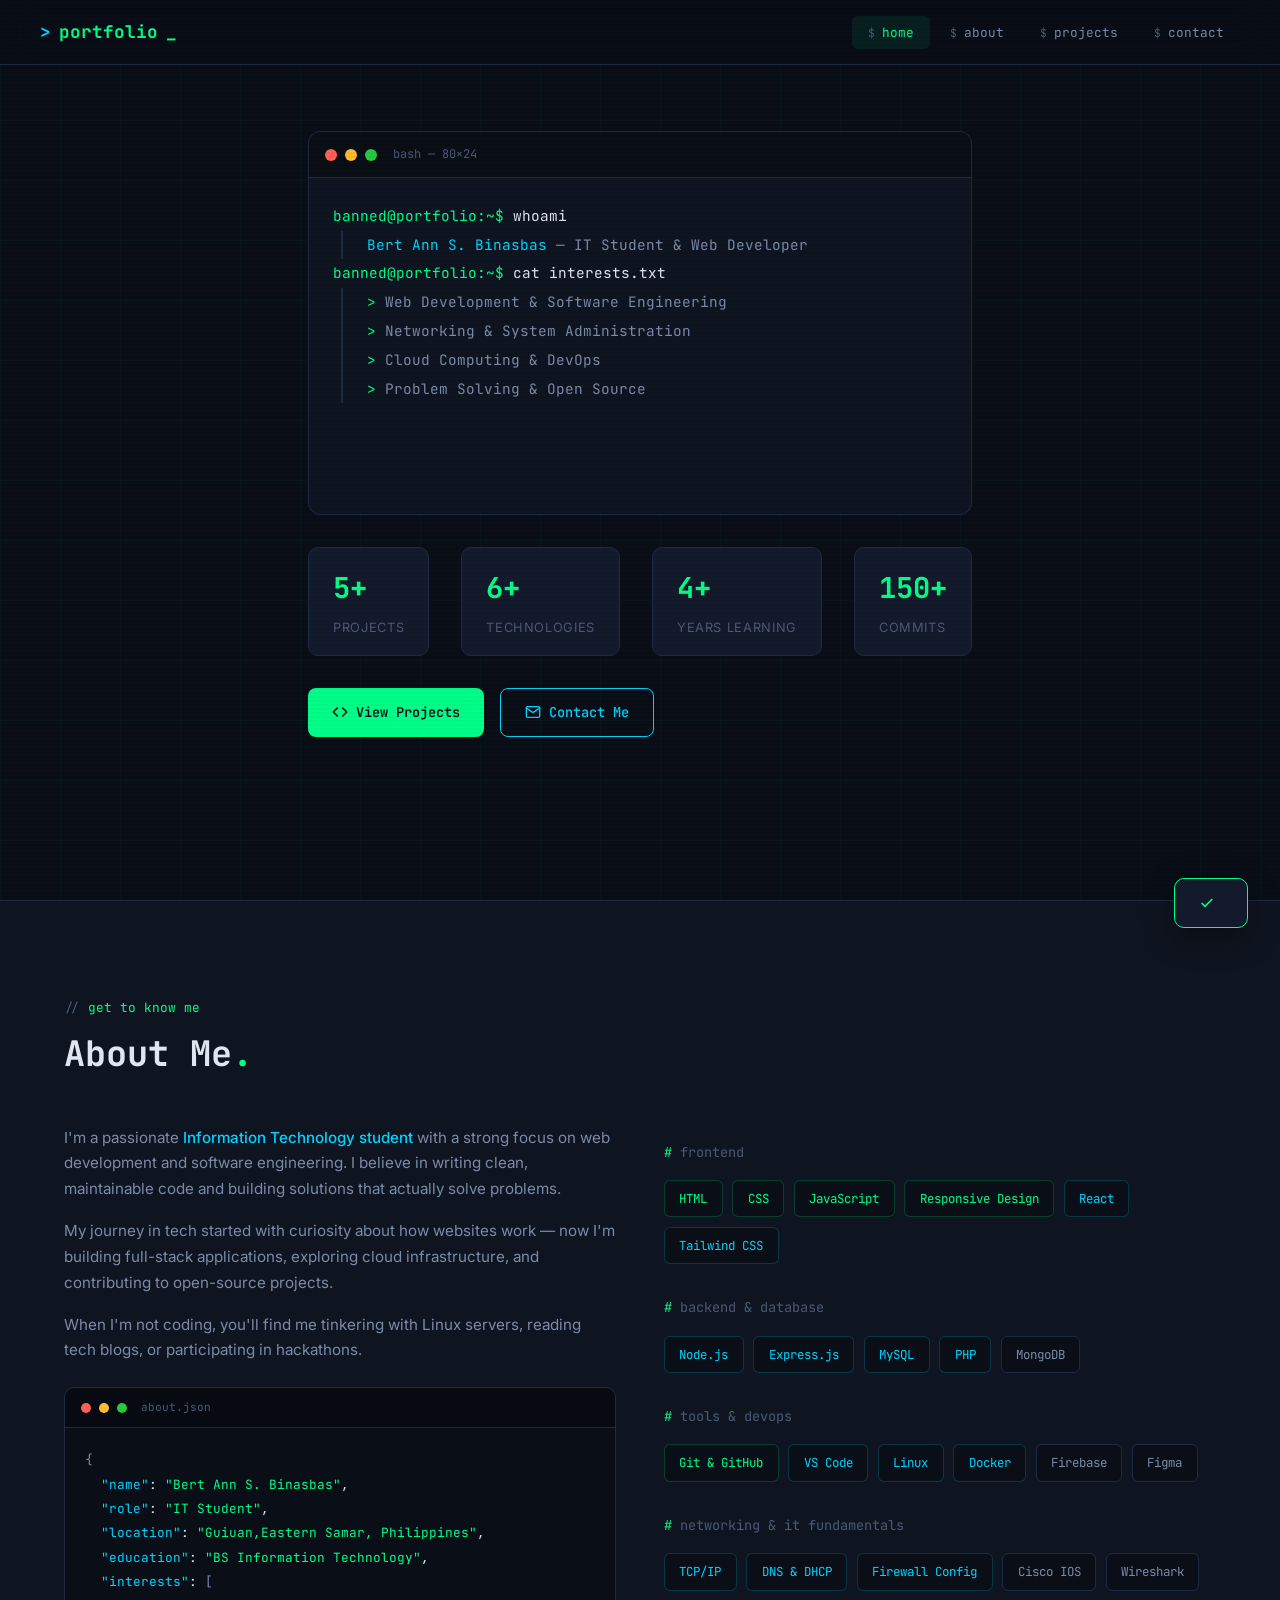
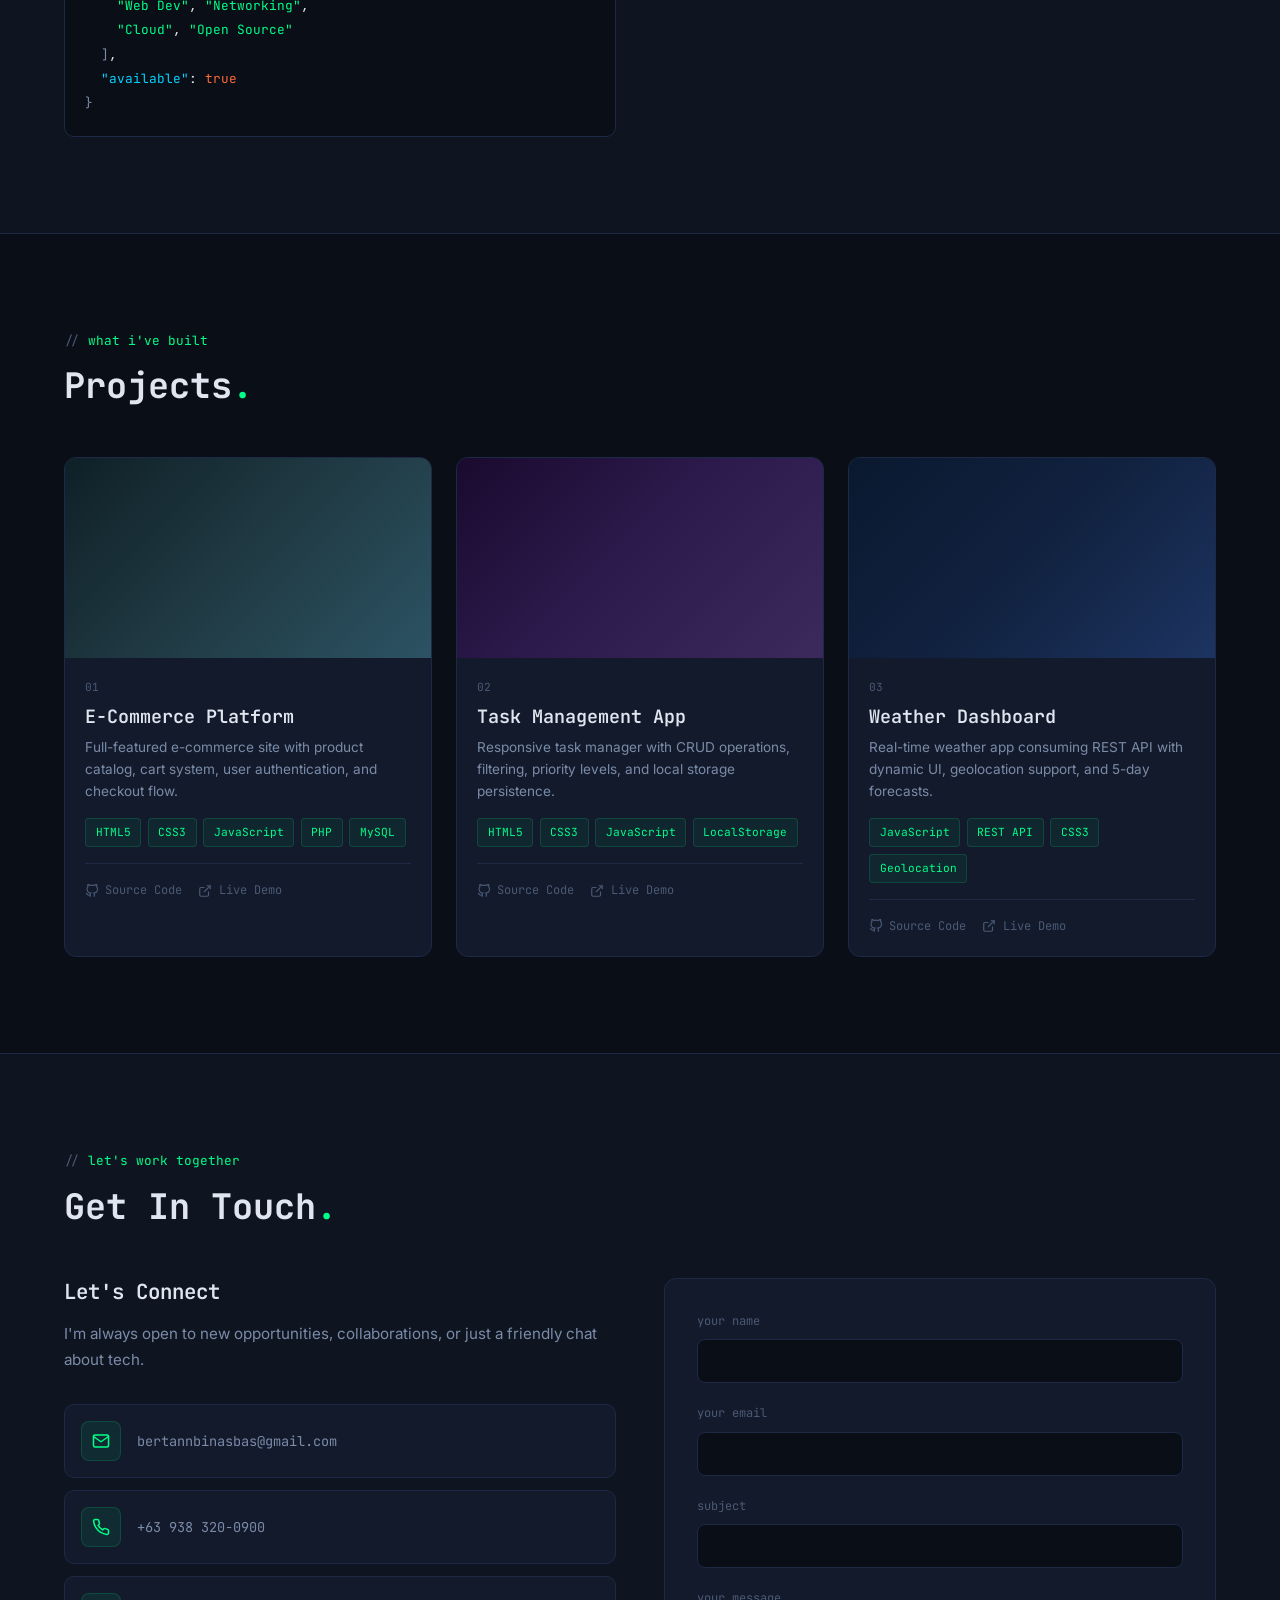
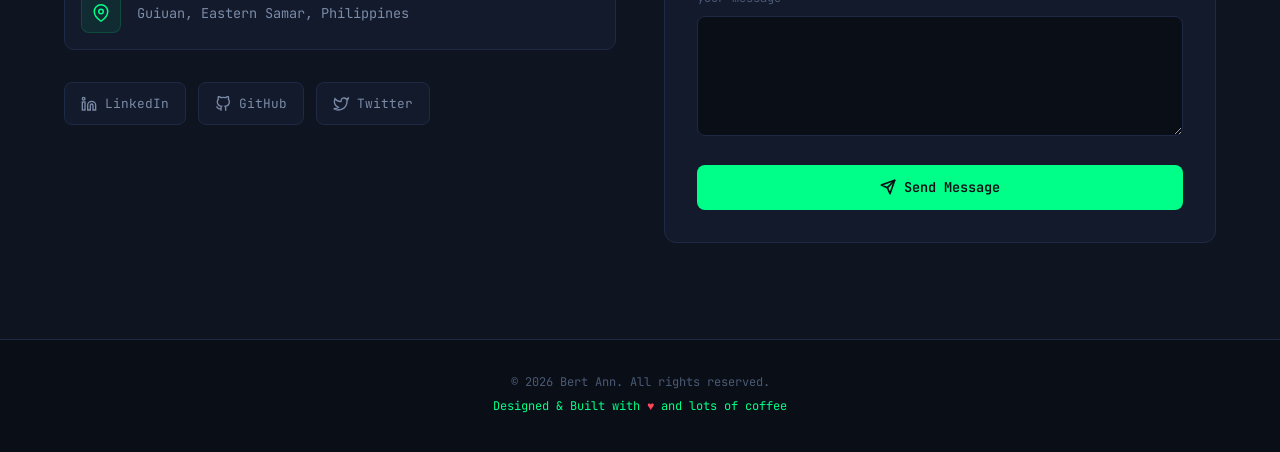
==== commit 16190893: "Update live demo link in index.html" ====
--- a/index.html
+++ b/index.html
@@ -274,7 +274,7 @@
                                 <svg viewBox="0 0 24 24" fill="none" stroke="currentColor" stroke-width="2"><path d="M9 19c-5 1.5-5-2.5-7-3m14 6v-3.87a3.37 3.37 0 0 0-.94-2.61c3.14-.35 6.44-1.54 6.44-7A5.44 5.44 0 0 0 20 4.77 5.07 5.07 0 0 0 19.91 1S18.73.65 16 2.48a13.38 13.38 0 0 0-7 0C6.27.65 5.09 1 5.09 1A5.07 5.07 0 0 0 5 4.77a5.44 5.44 0 0 0-1.5 3.78c0 5.42 3.3 6.61 6.44 7A3.37 3.37 0 0 0 9 18.13V22"/></svg>
                                 Source Code
                             </a>
-                            <a href="#" class="project-link" onclick="showToast('Opening live demo...')">
+                            <a href="https://b4nn3d0124.github.io/Mis_Portfolio/" class="project-link" onclick="showToast('Opening live demo...')">
                                 <svg viewBox="0 0 24 24" fill="none" stroke="currentColor" stroke-width="2"><path d="M18 13v6a2 2 0 0 1-2 2H5a2 2 0 0 1-2-2V8a2 2 0 0 1 2-2h6"/><polyline points="15 3 21 3 21 9"/><line x1="10" y1="14" x2="21" y2="3"/></svg>
                                 Live Demo
                             </a>
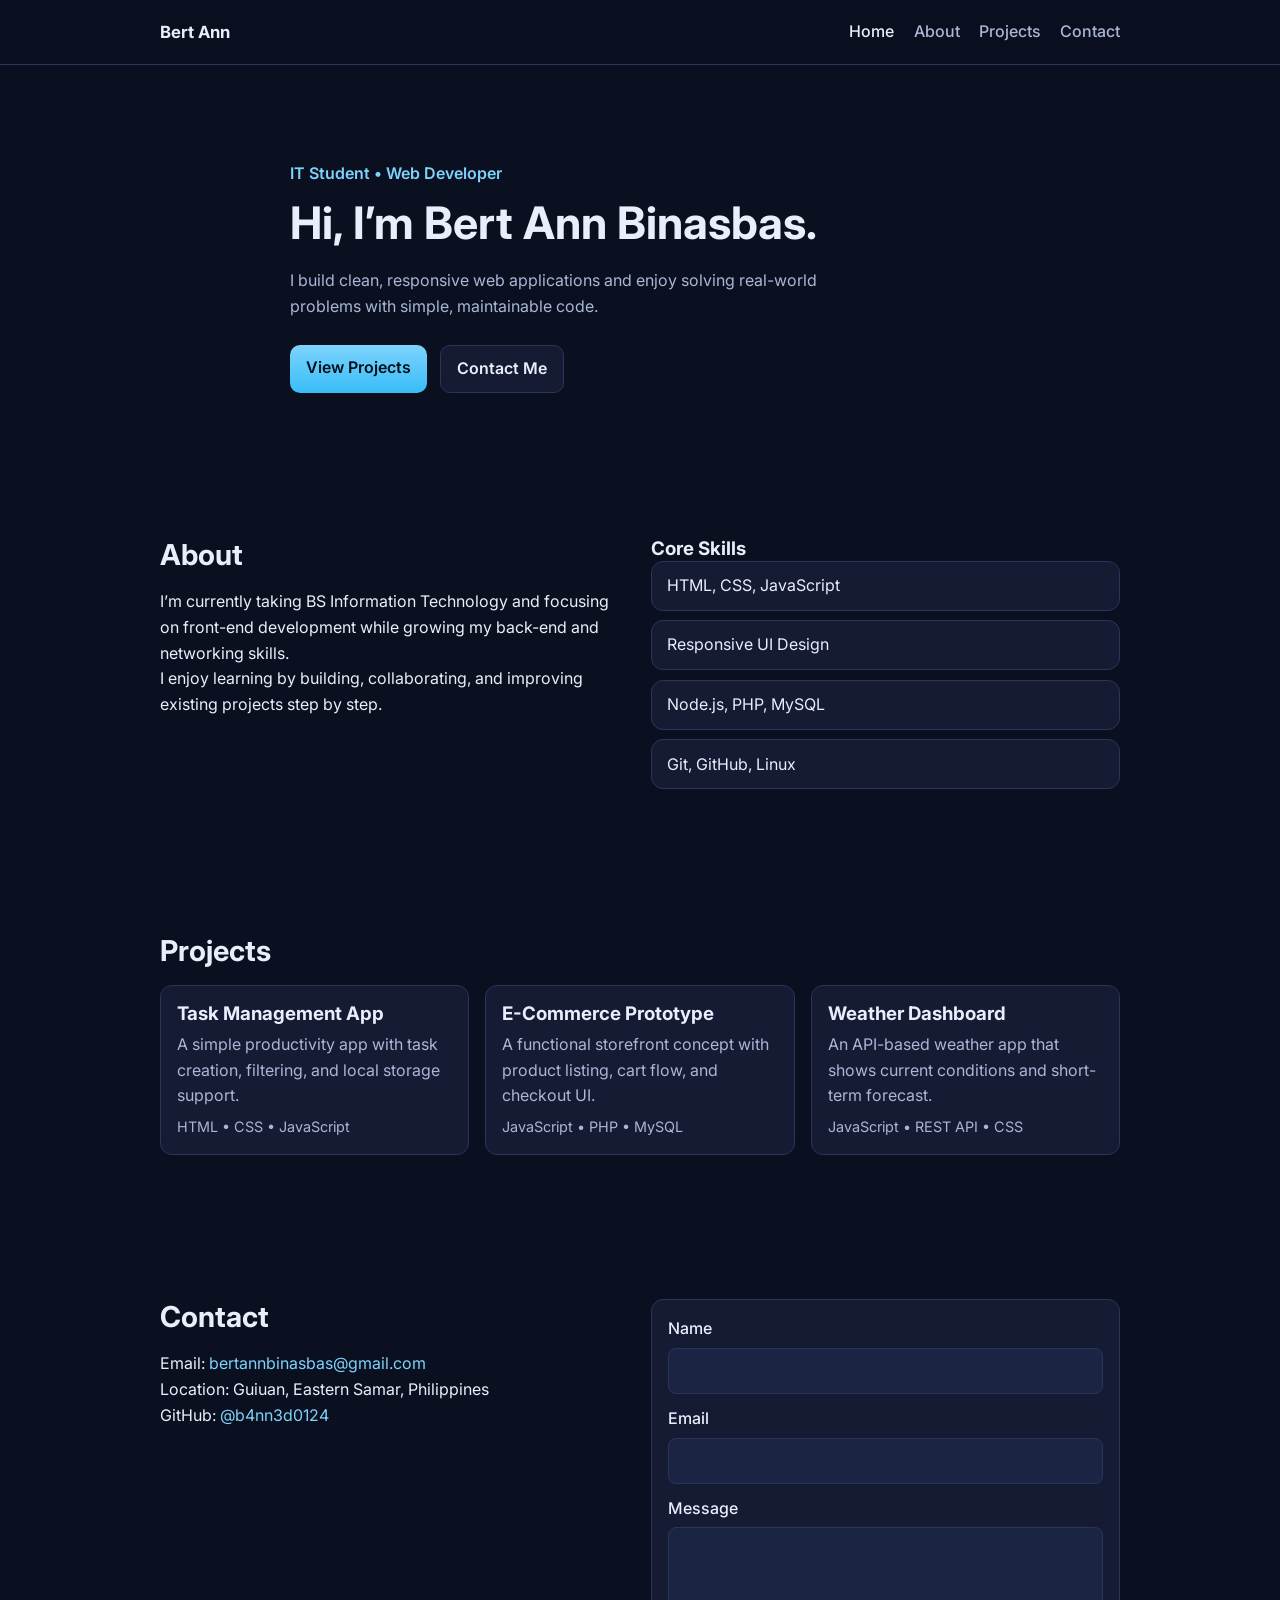
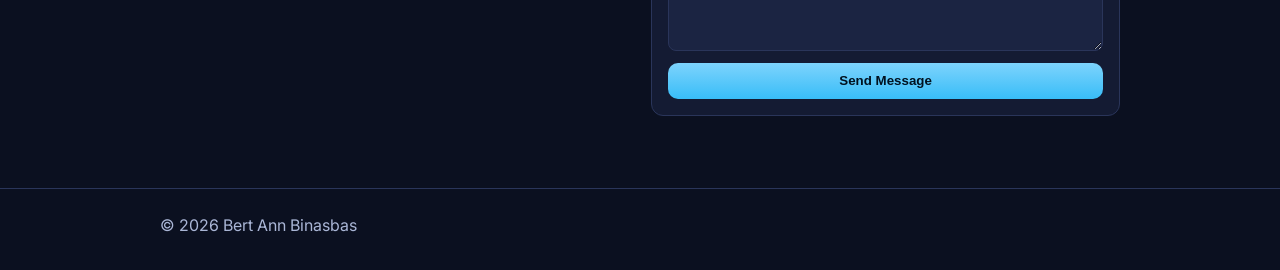
==== commit d609d914: "Simplify portfolio layout and remove redundant content" ====
--- a/index.html
+++ b/index.html
@@ -1,412 +1,122 @@
 <!DOCTYPE html>
 <html lang="en">
 <head>
-    <meta charset="UTF-8">
-    <meta name="viewport" content="width=device-width, initial-scale=1.0">
-    <title>Portfolio — IT Student</title>
-    <link href="https://fonts.googleapis.com/css2?family=JetBrains+Mono:wght@300;400;500;600;700&family=Inter:wght@300;400;500;600;700&display=swap" rel="stylesheet">
-    <link rel="stylesheet" href="styles.css">
-    <script src="script.js" defer></script> 
+  <meta charset="UTF-8">
+  <meta name="viewport" content="width=device-width, initial-scale=1.0">
+  <title>Bert Ann Binasbas | Portfolio</title>
+  <link href="https://fonts.googleapis.com/css2?family=Inter:wght@400;500;600;700&display=swap" rel="stylesheet">
+  <link rel="stylesheet" href="styles.css">
+  <script src="script.js" defer></script>
 </head>
 <body>
+  <header class="site-header">
+    <nav class="nav container">
+      <a href="#home" class="logo">Bert Ann</a>
+      <button class="menu-toggle" id="menuToggle" aria-label="Toggle navigation">☰</button>
+      <ul class="nav-links" id="navLinks">
+        <li><a class="nav-link active" href="#home">Home</a></li>
+        <li><a class="nav-link" href="#about">About</a></li>
+        <li><a class="nav-link" href="#projects">Projects</a></li>
+        <li><a class="nav-link" href="#contact">Contact</a></li>
+      </ul>
+    </nav>
+  </header>
 
-    <!-- Navigation -->
-    <nav>
-        <div class="nav-container">
-            <div class="logo">portfolio</div>
-            <ul class="nav-links" id="navLinks">
-                <li><a href="#home" class="nav-link active">home</a></li>
-                <li><a href="#about" class="nav-link">about</a></li>
-                <li><a href="#projects" class="nav-link">projects</a></li>
-                <li><a href="#contact" class="nav-link">contact</a></li>
-            </ul>
-            <div class="hamburger" id="hamburger">
-                <span></span>
-                <span></span>
-                <span></span>
-            </div>
+  <main>
+    <section id="home" class="hero section">
+      <div class="container hero-content">
+        <p class="eyebrow">IT Student • Web Developer</p>
+        <h1>Hi, I’m Bert Ann Binasbas.</h1>
+        <p class="lead">
+          I build clean, responsive web applications and enjoy solving real-world problems with simple, maintainable code.
+        </p>
+        <div class="cta-group">
+          <a class="btn btn-primary" href="#projects">View Projects</a>
+          <a class="btn btn-secondary" href="#contact">Contact Me</a>
         </div>
-    </nav>
-
-    <!-- Hero Section -->
-    <section id="home" class="hero">
-        <div class="container">
-            <div class="hero-content">
-                <div class="hero-terminal">
-                    <div class="terminal-header">
-                        <div class="terminal-dot red"></div>
-                        <div class="terminal-dot yellow"></div>
-                        <div class="terminal-dot green"></div>
-                        <span class="terminal-title">bash — 80×24</span>
-                    </div>
-                    <div class="terminal-body" id="terminalBody">
-                        <div class="terminal-line" data-delay="0">
-                            <span class="terminal-prompt">banned@portfolio:~$</span>
-                            <span class="terminal-command"> whoami</span>
-                        </div>
-                        <div class="terminal-line" data-delay="400">
-                            <div class="terminal-output">
-                                <span class="highlight">Bert Ann S. Binasbas</span> — IT Student & Web Developer
-                            </div>
-                        </div>
-                        <div class="terminal-line" data-delay="900">
-                            <span class="terminal-prompt">banned@portfolio:~$</span>
-                            <span class="terminal-command"> cat interests.txt</span>
-                        </div>
-                        <div class="terminal-line" data-delay="1300">
-                            <div class="terminal-output">
-                                <span class="accent">></span> Web Development & Software Engineering<br>
-                                <span class="accent">></span> Networking & System Administration<br>
-                                <span class="accent">></span> Cloud Computing & DevOps<br>
-                                <span class="accent">></span> Problem Solving & Open Source
-                            </div>
-                        </div>
-                        <div class="terminal-line" data-delay="1900">
-                            <span class="terminal-prompt">banned@portfolio:~$</span>
-                            <span class="terminal-command"> echo $STATUS</span>
-                        </div>
-                        <div class="terminal-line" data-delay="2300">
-                            <div class="terminal-output">
-                                <span class="highlight">Open to opportunities</span> <span class="accent">●</span>
-                            </div>
-                        </div>
-                        <div class="terminal-line" data-delay="2700">
-                            <span class="terminal-prompt">banned@portfolio:~$</span>
-                            <span class="terminal-cursor"></span>
-                        </div>
-                    </div>
-                </div>
-
-                <div class="hero-stats reveal">
-                    <div class="stat-item">
-                        <div class="stat-number" data-count="5">0</div>
-                        <div class="stat-label">Projects</div>
-                    </div>
-                    <div class="stat-item">
-                        <div class="stat-number" data-count="6">0</div>
-                        <div class="stat-label">Technologies</div>
-                    </div>
-                    <div class="stat-item">
-                        <div class="stat-number" data-count="4">0</div>
-                        <div class="stat-label">Years Learning</div>
-                    </div>
-                    <div class="stat-item">
-                        <div class="stat-number" data-count="150">0</div>
-                        <div class="stat-label">Commits</div>
-                    </div>
-                </div>
-
-                <div class="hero-cta reveal reveal-delay-1">
-                    <a href="#projects" class="btn-primary">
-                        <svg width="16" height="16" viewBox="0 0 24 24" fill="none" stroke="currentColor" stroke-width="2.5" stroke-linecap="round" stroke-linejoin="round"><polyline points="16 18 22 12 16 6"/><polyline points="8 6 2 12 8 18"/></svg>
-                        View Projects
-                    </a>
-                    <a href="#contact" class="btn-secondary">
-                        <svg width="16" height="16" viewBox="0 0 24 24" fill="none" stroke="currentColor" stroke-width="2" stroke-linecap="round" stroke-linejoin="round"><path d="M4 4h16c1.1 0 2 .9 2 2v12c0 1.1-.9 2-2 2H4c-1.1 0-2-.9-2-2V6c0-1.1.9-2 2-2z"/><polyline points="22,6 12,13 2,6"/></svg>
-                        Contact Me
-                    </a>
-                </div>
-            </div>
-        </div>
+      </div>
     </section>
 
-    <!-- About Section -->
-    <section id="about">
-        <div class="container">
-            <div class="section-header reveal">
-                <div class="section-label">get to know me</div>
-                <h2 class="section-title">About Me<span class="dot">.</span></h2>
-            </div>
-
-            <div class="about-grid">
-                <div class="about-text reveal">
-                    <p>
-                        I'm a passionate <strong>Information Technology student</strong> with a strong focus on web development and software engineering. I believe in writing clean, maintainable code and building solutions that actually solve problems.
-                    </p>
-                    <p>
-                        My journey in tech started with curiosity about how websites work — now I'm building full-stack applications, exploring cloud infrastructure, and contributing to open-source projects.
-                    </p>
-                    <p>
-                        When I'm not coding, you'll find me tinkering with Linux servers, reading tech blogs, or participating in hackathons.
-                    </p>
-
-                    <div class="about-code-block reveal reveal-delay-1">
-                        <div class="code-block-header">
-                            <div class="terminal-dot red"></div>
-                            <div class="terminal-dot yellow"></div>
-                            <div class="terminal-dot green"></div>
-                            <span>about.json</span>
-                        </div>
-                        <div class="code-content">
-                            <span class="bracket">{</span><br>
-                            &nbsp;&nbsp;<span class="property">"name"</span>: <span class="string">"Bert Ann S. Binasbas"</span>,<br>
-                            &nbsp;&nbsp;<span class="property">"role"</span>: <span class="string">"IT Student"</span>,<br>
-                            &nbsp;&nbsp;<span class="property">"location"</span>: <span class="string">"Guiuan,Eastern Samar, Philippines"</span>,<br>
-                            &nbsp;&nbsp;<span class="property">"education"</span>: <span class="string">"BS Information Technology"</span>,<br>
-                            &nbsp;&nbsp;<span class="property">"interests"</span>: <span class="bracket">[</span><br>
-                            &nbsp;&nbsp;&nbsp;&nbsp;<span class="string">"Web Dev"</span>, <span class="string">"Networking"</span>,<br>
-                            &nbsp;&nbsp;&nbsp;&nbsp;<span class="string">"Cloud"</span>, <span class="string">"Open Source"</span><br>
-                            &nbsp;&nbsp;<span class="bracket">]</span>,<br>
-                            &nbsp;&nbsp;<span class="property">"available"</span>: <span class="value">true</span><br>
-                            <span class="bracket">}</span>
-                        </div>
-                    </div>
-                </div>
-
-                <div class="skills-section reveal reveal-delay-2">
-                    <div class="skills-category">
-                        <div class="skills-category-title">frontend</div>
-                        <div class="skills-grid">
-                            <span class="skill-tag level-high">HTML</span>
-                            <span class="skill-tag level-high">CSS</span>
-                            <span class="skill-tag level-high">JavaScript</span>
-                            <span class="skill-tag level-high">Responsive Design</span>
-                            <span class="skill-tag level-mid">React</span>
-                            <span class="skill-tag level-mid">Tailwind CSS</span>
-                        </div>
-                    </div>
-
-                    <div class="skills-category">
-                        <div class="skills-category-title">backend & database</div>
-                        <div class="skills-grid">
-                            <span class="skill-tag level-mid">Node.js</span>
-                            <span class="skill-tag level-mid">Express.js</span>
-                            <span class="skill-tag level-mid">MySQL</span>
-                            <span class="skill-tag level-mid">PHP</span>
-                            <span class="skill-tag">MongoDB</span>
-                        </div>
-                    </div>
-
-                    <div class="skills-category">
-                        <div class="skills-category-title">tools & devops</div>
-                        <div class="skills-grid">
-                            <span class="skill-tag level-high">Git & GitHub</span>
-                            <span class="skill-tag level-mid">VS Code</span>
-                            <span class="skill-tag level-mid">Linux</span>
-                            <span class="skill-tag level-mid">Docker</span>
-                            <span class="skill-tag">Firebase</span>
-                            <span class="skill-tag">Figma</span>
-                        </div>
-                    </div>
-
-                    <div class="skills-category">
-                        <div class="skills-category-title">networking & it fundamentals</div>
-                        <div class="skills-grid">
-                            <span class="skill-tag level-mid">TCP/IP</span>
-                            <span class="skill-tag level-mid">DNS & DHCP</span>
-                            <span class="skill-tag level-mid">Firewall Config</span>
-                            <span class="skill-tag">Cisco IOS</span>
-                            <span class="skill-tag">Wireshark</span>
-                        </div>
-                    </div>
-                </div>
-            </div>
+    <section id="about" class="section">
+      <div class="container grid-two">
+        <div>
+          <h2>About</h2>
+          <p>
+            I’m currently taking BS Information Technology and focusing on front-end development while growing my back-end and networking skills.
+          </p>
+          <p>
+            I enjoy learning by building, collaborating, and improving existing projects step by step.
+          </p>
         </div>
+        <div>
+          <h3>Core Skills</h3>
+          <ul class="skills-list">
+            <li>HTML, CSS, JavaScript</li>
+            <li>Responsive UI Design</li>
+            <li>Node.js, PHP, MySQL</li>
+            <li>Git, GitHub, Linux</li>
+          </ul>
+        </div>
+      </div>
     </section>
 
-    <!-- Projects Section -->
-    <section id="projects">
-        <div class="container">
-            <div class="section-header reveal">
-                <div class="section-label">what i've built</div>
-                <h2 class="section-title">Projects<span class="dot">.</span></h2>
-            </div>
-
-            <div class="projects-grid">
-                <!-- Project 1 -->
-                <div class="project-card reveal">
-                    <div class="project-image">
-                        <div class="project-image-bg" style="background: linear-gradient(135deg, #0f2027 0%, #203a43 50%, #2c5364 100%);"></div>
-                        <div class="project-overlay">
-                            <button class="view-btn" onclick="showToast('Opening project demo...')">
-                                <svg width="14" height="14" viewBox="0 0 24 24" fill="none" stroke="currentColor" stroke-width="2.5"><path d="M18 13v6a2 2 0 0 1-2 2H5a2 2 0 0 1-2-2V8a2 2 0 0 1 2-2h6"/><polyline points="15 3 21 3 21 9"/><line x1="10" y1="14" x2="21" y2="3"/></svg>
-                                View Project
-                            </button>
-                        </div>
-                    </div>
-                    <div class="project-info">
-                        <div class="project-number">01</div>
-                        <h3>E-Commerce Platform</h3>
-                        <p>Full-featured e-commerce site with product catalog, cart system, user authentication, and checkout flow.</p>
-                        <div class="project-tags">
-                            <span class="tag">HTML5</span>
-                            <span class="tag">CSS3</span>
-                            <span class="tag">JavaScript</span>
-                            <span class="tag">PHP</span>
-                            <span class="tag">MySQL</span>
-                        </div>
-                        <div class="project-links">
-                            <a href="#" class="project-link" onclick="showToast('Opening GitHub repo...')">
-                                <svg viewBox="0 0 24 24" fill="none" stroke="currentColor" stroke-width="2"><path d="M9 19c-5 1.5-5-2.5-7-3m14 6v-3.87a3.37 3.37 0 0 0-.94-2.61c3.14-.35 6.44-1.54 6.44-7A5.44 5.44 0 0 0 20 4.77 5.07 5.07 0 0 0 19.91 1S18.73.65 16 2.48a13.38 13.38 0 0 0-7 0C6.27.65 5.09 1 5.09 1A5.07 5.07 0 0 0 5 4.77a5.44 5.44 0 0 0-1.5 3.78c0 5.42 3.3 6.61 6.44 7A3.37 3.37 0 0 0 9 18.13V22"/></svg>
-                                Source Code
-                            </a>
-                            <a href="#" class="project-link" onclick="showToast('Opening live demo...')">
-                                <svg viewBox="0 0 24 24" fill="none" stroke="currentColor" stroke-width="2"><path d="M18 13v6a2 2 0 0 1-2 2H5a2 2 0 0 1-2-2V8a2 2 0 0 1 2-2h6"/><polyline points="15 3 21 3 21 9"/><line x1="10" y1="14" x2="21" y2="3"/></svg>
-                                Live Demo
-                            </a>
-                        </div>
-                    </div>
-                </div>
-
-                <!-- Project 2 -->
-                <div class="project-card reveal reveal-delay-1">
-                    <div class="project-image">
-                        <div class="project-image-bg" style="background: linear-gradient(135deg, #1a0a2e 0%, #2d1b4e 50%, #3d2a5c 100%);"></div>
-                        <div class="project-overlay">
-                            <button class="view-btn" onclick="showToast('Opening project demo...')">
-                                <svg width="14" height="14" viewBox="0 0 24 24" fill="none" stroke="currentColor" stroke-width="2.5"><path d="M18 13v6a2 2 0 0 1-2 2H5a2 2 0 0 1-2-2V8a2 2 0 0 1 2-2h6"/><polyline points="15 3 21 3 21 9"/><line x1="10" y1="14" x2="21" y2="3"/></svg>
-                                View Project
-                            </button>
-                        </div>
-                    </div>
-                    <div class="project-info">
-                        <div class="project-number">02</div>
-                        <h3>Task Management App</h3>
-                        <p>Responsive task manager with CRUD operations, filtering, priority levels, and local storage persistence.</p>
-                        <div class="project-tags">
-                            <span class="tag">HTML5</span>
-                            <span class="tag">CSS3</span>
-                            <span class="tag">JavaScript</span>
-                            <span class="tag">LocalStorage</span>
-                        </div>
-                        <div class="project-links">
-                            <a href="#" class="project-link" onclick="showToast('Opening GitHub repo...')">
-                                <svg viewBox="0 0 24 24" fill="none" stroke="currentColor" stroke-width="2"><path d="M9 19c-5 1.5-5-2.5-7-3m14 6v-3.87a3.37 3.37 0 0 0-.94-2.61c3.14-.35 6.44-1.54 6.44-7A5.44 5.44 0 0 0 20 4.77 5.07 5.07 0 0 0 19.91 1S18.73.65 16 2.48a13.38 13.38 0 0 0-7 0C6.27.65 5.09 1 5.09 1A5.07 5.07 0 0 0 5 4.77a5.44 5.44 0 0 0-1.5 3.78c0 5.42 3.3 6.61 6.44 7A3.37 3.37 0 0 0 9 18.13V22"/></svg>
-                                Source Code
-                            </a>
-                            <a href="https://b4nn3d0124.github.io/Mis_Portfolio/" class="project-link" onclick="showToast('Opening live demo...')">
-                                <svg viewBox="0 0 24 24" fill="none" stroke="currentColor" stroke-width="2"><path d="M18 13v6a2 2 0 0 1-2 2H5a2 2 0 0 1-2-2V8a2 2 0 0 1 2-2h6"/><polyline points="15 3 21 3 21 9"/><line x1="10" y1="14" x2="21" y2="3"/></svg>
-                                Live Demo
-                            </a>
-                        </div>
-                    </div>
-                </div>
-
-                <!-- Project 3 -->
-                <div class="project-card reveal reveal-delay-2">
-                    <div class="project-image">
-                        <div class="project-image-bg" style="background: linear-gradient(135deg, #0a192f 0%, #112240 50%, #1d3461 100%);"></div>
-                        <div class="project-overlay">
-                            <button class="view-btn" onclick="showToast('Opening project demo...')">
-                                <svg width="14" height="14" viewBox="0 0 24 24" fill="none" stroke="currentColor" stroke-width="2.5"><path d="M18 13v6a2 2 0 0 1-2 2H5a2 2 0 0 1-2-2V8a2 2 0 0 1 2-2h6"/><polyline points="15 3 21 3 21 9"/><line x1="10" y1="14" x2="21" y2="3"/></svg>
-                                View Project
-                            </button>
-                        </div>
-                    </div>
-                    <div class="project-info">
-                        <div class="project-number">03</div>
-                        <h3>Weather Dashboard</h3>
-                        <p>Real-time weather app consuming REST API with dynamic UI, geolocation support, and 5-day forecasts.</p>
-                        <div class="project-tags">
-                            <span class="tag">JavaScript</span>
-                            <span class="tag">REST API</span>
-                            <span class="tag">CSS3</span>
-                            <span class="tag">Geolocation</span>
-                        </div>
-                        <div class="project-links">
-                            <a href="#" class="project-link" onclick="showToast('Opening GitHub repo...')">
-                                <svg viewBox="0 0 24 24" fill="none" stroke="currentColor" stroke-width="2"><path d="M9 19c-5 1.5-5-2.5-7-3m14 6v-3.87a3.37 3.37 0 0 0-.94-2.61c3.14-.35 6.44-1.54 6.44-7A5.44 5.44 0 0 0 20 4.77 5.07 5.07 0 0 0 19.91 1S18.73.65 16 2.48a13.38 13.38 0 0 0-7 0C6.27.65 5.09 1 5.09 1A5.07 5.07 0 0 0 5 4.77a5.44 5.44 0 0 0-1.5 3.78c0 5.42 3.3 6.61 6.44 7A3.37 3.37 0 0 0 9 18.13V22"/></svg>
-                                Source Code
-                            </a>
-                            <a href="#" class="project-link" onclick="showToast('Opening live demo...')">
-                                <svg viewBox="0 0 24 24" fill="none" stroke="currentColor" stroke-width="2"><path d="M18 13v6a2 2 0 0 1-2 2H5a2 2 0 0 1-2-2V8a2 2 0 0 1 2-2h6"/><polyline points="15 3 21 3 21 9"/><line x1="10" y1="14" x2="21" y2="3"/></svg>
-                                Live Demo
-                            </a>
-                        </div>
-                    </div>
-                </div>
-            </div>
+    <section id="projects" class="section">
+      <div class="container">
+        <h2>Projects</h2>
+        <div class="projects-grid">
+          <article class="card">
+            <h3>Task Management App</h3>
+            <p>A simple productivity app with task creation, filtering, and local storage support.</p>
+            <p class="stack">HTML • CSS • JavaScript</p>
+          </article>
+          <article class="card">
+            <h3>E-Commerce Prototype</h3>
+            <p>A functional storefront concept with product listing, cart flow, and checkout UI.</p>
+            <p class="stack">JavaScript • PHP • MySQL</p>
+          </article>
+          <article class="card">
+            <h3>Weather Dashboard</h3>
+            <p>An API-based weather app that shows current conditions and short-term forecast.</p>
+            <p class="stack">JavaScript • REST API • CSS</p>
+          </article>
         </div>
+      </div>
     </section>
 
-    <!-- Contact Section -->
-    <section id="contact">
-        <div class="container">
-            <div class="section-header reveal">
-                <div class="section-label">let's work together</div>
-                <h2 class="section-title">Get In Touch<span class="dot">.</span></h2>
-            </div>
+    <section id="contact" class="section">
+      <div class="container grid-two">
+        <div>
+          <h2>Contact</h2>
+          <p>Email: <a href="mailto:bertannbinasbas@gmail.com">bertannbinasbas@gmail.com</a></p>
+          <p>Location: Guiuan, Eastern Samar, Philippines</p>
+          <p>GitHub: <a href="https://github.com/b4nn3d0124" target="_blank" rel="noreferrer">@b4nn3d0124</a></p>
+        </div>
 
-            <div class="contact-grid">
-                <div class="contact-info reveal">
-                    <h3>Let's Connect</h3>
-                    <p>I'm always open to new opportunities, collaborations, or just a friendly chat about tech.</p>
+        <form id="contactForm" class="contact-form">
+          <label>
+            Name
+            <input type="text" name="name" required>
+          </label>
+          <label>
+            Email
+            <input type="email" name="email" required>
+          </label>
+          <label>
+            Message
+            <textarea name="message" rows="4" required></textarea>
+          </label>
+          <button type="submit" class="btn btn-primary">Send Message</button>
+        </form>
+      </div>
+    </section>
+  </main>
 
-                    <div class="contact-item">
-                        <div class="contact-icon">
-                            <svg viewBox="0 0 24 24" fill="none" stroke="currentColor" stroke-width="2" stroke-linecap="round" stroke-linejoin="round"><path d="M4 4h16c1.1 0 2 .9 2 2v12c0 1.1-.9 2-2 2H4c-1.1 0-2-.9-2-2V6c0-1.1.9-2 2-2z"/><polyline points="22,6 12,13 2,6"/></svg>
-                        </div>
-                        <span class="contact-item-text">bertannbinasbas@gmail.com</span>
-                    </div>
+  <footer class="footer">
+    <div class="container">
+      <p>© 2026 Bert Ann Binasbas</p>
+    </div>
+  </footer>
 
-                    <div class="contact-item">
-                        <div class="contact-icon">
-                            <svg viewBox="0 0 24 24" fill="none" stroke="currentColor" stroke-width="2" stroke-linecap="round" stroke-linejoin="round"><path d="M22 16.92v3a2 2 0 0 1-2.18 2 19.79 19.79 0 0 1-8.63-3.07 19.5 19.5 0 0 1-6-6 19.79 19.79 0 0 1-3.07-8.67A2 2 0 0 1 4.11 2h3a2 2 0 0 1 2 1.72 12.84 12.84 0 0 0 .7 2.81 2 2 0 0 1-.45 2.11L8.09 9.91a16 16 0 0 0 6 6l1.27-1.27a2 2 0 0 1 2.11-.45 12.84 12.84 0 0 0 2.81.7A2 2 0 0 1 22 16.92z"/></svg>
-                        </div>
-                        <span class="contact-item-text">+63 938 320-0900</span>
-                    </div>
-
-                    <div class="contact-item">
-                        <div class="contact-icon">
-                            <svg viewBox="0 0 24 24" fill="none" stroke="currentColor" stroke-width="2" stroke-linecap="round" stroke-linejoin="round"><path d="M21 10c0 7-9 13-9 13s-9-6-9-13a9 9 0 0 1 18 0z"/><circle cx="12" cy="10" r="3"/></svg>
-                        </div>
-                        <span class="contact-item-text">Guiuan, Eastern Samar, Philippines</span>
-                    </div>
-
-                    <div class="social-links">
-                        <a href="#" class="social-link" onclick="showToast('Opening LinkedIn...')">
-                            <svg viewBox="0 0 24 24" fill="none" stroke="currentColor" stroke-width="2"><path d="M16 8a6 6 0 0 1 6 6v7h-4v-7a2 2 0 0 0-2-2 2 2 0 0 0-2 2v7h-4v-7a6 6 0 0 1 6-6z"/><rect x="2" y="9" width="4" height="12"/><circle cx="4" cy="4" r="2"/></svg>
-                            LinkedIn
-                        </a>
-                        <a href="https://github.com/b4nn3d0124" class="social-link" onclick="showToast('Opening Github...')">
-                            <svg viewBox="0 0 24 24" fill="none" stroke="currentColor" stroke-width="2"><path d="M9 19c-5 1.5-5-2.5-7-3m14 6v-3.87a3.37 3.37 0 0 0-.94-2.61c3.14-.35 6.44-1.54 6.44-7A5.44 5.44 0 0 0 20 4.77 5.07 5.07 0 0 0 19.91 1S18.73.65 16 2.48a13.38 13.38 0 0 0-7 0C6.27.65 5.09 1 5.09 1A5.07 5.07 0 0 0 5 4.77a5.44 5.44 0 0 0-1.5 3.78c0 5.42 3.3 6.61 6.44 7A3.37 3.37 0 0 0 9 18.13V22"/></svg>
-                            GitHub
-                        </a>
-                        <a href="#" class="social-link" onclick="showToast('Opening Twitter...')">
-                            <svg viewBox="0 0 24 24" fill="none" stroke="currentColor" stroke-width="2"><path d="M23 3a10.9 10.9 0 0 1-3.14 1.53 4.48 4.48 0 0 0-7.86 3v1A10.66 10.66 0 0 1 3 4s-4 9 5 13a11.64 11.64 0 0 1-7 2c9 5 20 0 20-11.5a4.5 4.5 0 0 0-.08-.83A7.72 7.72 0 0 0 23 3z"/></svg>
-                            Twitter
-                        </a>
-                    </div>
-                </div>
-
-                <form class="contact-form reveal reveal-delay-1" id="contactForm">
-                    <div class="form-group">
-                        <label>your name</label>
-                        <input type="text" required>
-                    </div>
-                    <div class="form-group">
-                        <label>your email</label>
-                        <input type="email" required>
-                    </div>
-                    <div class="form-group">
-                        <label>subject</label>
-                        <input type="text">
-                    </div>
-                    <div class="form-group">
-                        <label>your message</label>
-                        <textarea required></textarea>
-                    </div>
-                    <button type="submit" class="submit-btn">
-                        <svg width="16" height="16" viewBox="0 0 24 24" fill="none" stroke="currentColor" stroke-width="2.5" stroke-linecap="round" stroke-linejoin="round"><line x1="22" y1="2" x2="11" y2="13"/><polygon points="22 2 15 22 11 13 2 9 22 2"/></svg>
-                        Send Message
-                    </button>
-                </form>
-            </div>
-        </div>
-    </section>
-
-    <!-- Footer -->
-    <footer class="footer">
-        <div class="container">
-            <p>&copy; 2026 Bert Ann. All rights reserved.</p>
-            <p class="made-with">Designed & Built with <span style="color: var(--accent-red);">♥</span> and lots of coffee</p>
-        </div>
-    </footer>
-
-    <!-- Toast Notification -->
-    <div class="toast" id="toast">
-        <svg width="16" height="16" viewBox="0 0 24 24" fill="none" stroke="currentColor" stroke-width="2.5"><polyline points="20 6 9 17 4 12"/></svg>
-        <span id="toastMessage"></span>
-    </div>
+  <div class="toast" id="toast" role="status" aria-live="polite"></div>
 </body>
 </html>
--- a/styles.css
+++ b/styles.css
@@ -1,1060 +1,278 @@
-/*  ========== VARIABLES ==========  */
 :root {
-    --bg-primary: #0a0e17;
-    --bg-secondary: #0f1520;
-    --bg-card: #131a2b;
-    --bg-card-hover: #1a2340;
-    --border-color: #1e2a45;
-    --border-glow: rgba(0, 255, 136, 0.2);
-    --text-primary: #e0e6f0;
-    --text-secondary: #7a8ba8;
-    --text-muted: #4a5a75;
-    --accent-green: #00ff88;
-    --accent-cyan: #00d4ff;
-    --accent-purple: #a855f7;
-    --accent-orange: #ff6b35;
-    --accent-red: #ff4757;
-    --font-mono: 'JetBrains Mono', 'Fira Code', monospace;
-    --font-sans: 'Inter', -apple-system, sans-serif;
-    --transition-speed: 0.3s;
-    --glow-green: 0 0 20px rgba(0, 255, 136, 0.15);
-    --glow-cyan: 0 0 20px rgba(0, 212, 255, 0.15);
-}
-
-/* ========== RESET & BASE ========== */
-*,
-*::before,
-*::after {
-    margin: 0;
-    padding: 0;
-    box-sizing: border-box;
+  --bg: #0b1020;
+  --surface: #141b33;
+  --surface-2: #1b2442;
+  --text: #e9eefc;
+  --muted: #aab6d6;
+  --accent: #7dd3fc;
+  --accent-2: #38bdf8;
+  --border: #2a355a;
+}
+
+* {
+  box-sizing: border-box;
+  margin: 0;
+  padding: 0;
 }
 
 html {
-    scroll-behavior: smooth;
-    scrollbar-width: thin;
-    scrollbar-color: var(--accent-green) var(--bg-primary);
-}
-
-::-webkit-scrollbar {
-    width: 6px;
-}
-
-::-webkit-scrollbar-track {
-    background: var(--bg-primary);
-}
-
-::-webkit-scrollbar-thumb {
-    background: var(--accent-green);
-    border-radius: 3px;
+  scroll-behavior: smooth;
 }
 
 body {
-    font-family: var(--font-sans);
-    background-color: var(--bg-primary);
-    color: var(--text-primary);
-    line-height: 1.7;
-    overflow-x: hidden;
-}
-
-h1, h2, h3, h4 {
-    font-family: var(--font-mono);
-    font-weight: 600;
-    line-height: 1.3;
+  font-family: 'Inter', sans-serif;
+  background: var(--bg);
+  color: var(--text);
+  line-height: 1.6;
 }
 
 a {
-    text-decoration: none;
-    color: inherit;
-}
-
-ul {
-    list-style: none;
+  color: var(--accent);
+  text-decoration: none;
+}
+
+a:hover {
+  color: var(--accent-2);
 }
 
 .container {
-    max-width: 1200px;
-    margin: 0 auto;
-    padding: 0 1.5rem;
-}
-
-/* ========== GRID BACKGROUND ========== */
-body::before {
-    content: '';
-    position: fixed;
-    top: 0;
-    left: 0;
-    width: 100%;
-    height: 100%;
-    background-image:
-        linear-gradient(rgba(0, 255, 136, 0.03) 1px, transparent 1px),
-        linear-gradient(90deg, rgba(0, 255, 136, 0.03) 1px, transparent 1px);
-    background-size: 60px 60px;
-    pointer-events: none;
-    z-index: 0;
-}
-
-/* ========== SCANLINE OVERLAY ========== */
-body::after {
-    content: '';
-    position: fixed;
-    top: 0;
-    left: 0;
-    width: 100%;
-    height: 100%;
-    background: repeating-linear-gradient(
-        0deg,
-        transparent,
-        transparent 2px,
-        rgba(0, 0, 0, 0.03) 2px,
-        rgba(0, 0, 0, 0.03) 4px
-    );
-    pointer-events: none;
-    z-index: 9999;
-}
-
-/* ========== NAVIGATION ========== */
-nav {
-    position: fixed;
-    top: 0;
-    left: 0;
-    right: 0;
-    z-index: 1000;
-    background: rgba(10, 14, 23, 0.85);
-    backdrop-filter: blur(20px);
-    border-bottom: 1px solid var(--border-color);
-    padding: 0 2rem;
-}
-
-.nav-container {
-    max-width: 1200px;
-    margin: 0 auto;
+  width: min(960px, 92%);
+  margin: 0 auto;
+}
+
+.section {
+  padding: 4.5rem 0;
+}
+
+h1,
+h2,
+h3 {
+  line-height: 1.25;
+}
+
+h2 {
+  margin-bottom: 1rem;
+  font-size: 1.8rem;
+}
+
+.site-header {
+  position: sticky;
+  top: 0;
+  background: rgba(11, 16, 32, 0.95);
+  border-bottom: 1px solid var(--border);
+  backdrop-filter: blur(8px);
+  z-index: 100;
+}
+
+.nav {
+  min-height: 64px;
+  display: flex;
+  align-items: center;
+  justify-content: space-between;
+  gap: 1rem;
+}
+
+.logo {
+  font-weight: 700;
+  font-size: 1.05rem;
+  color: var(--text);
+}
+
+.nav-links {
+  display: flex;
+  list-style: none;
+  gap: 1.2rem;
+}
+
+.nav-link {
+  color: var(--muted);
+  font-weight: 500;
+}
+
+.nav-link.active,
+.nav-link:hover {
+  color: var(--text);
+}
+
+.menu-toggle {
+  display: none;
+  border: 1px solid var(--border);
+  background: var(--surface);
+  color: var(--text);
+  border-radius: 8px;
+  padding: 0.4rem 0.6rem;
+  cursor: pointer;
+}
+
+.hero {
+  padding-top: 6rem;
+}
+
+.hero-content {
+  max-width: 700px;
+}
+
+.eyebrow {
+  color: var(--accent);
+  font-weight: 600;
+  margin-bottom: 0.6rem;
+}
+
+h1 {
+  font-size: clamp(1.9rem, 4vw, 2.8rem);
+  margin-bottom: 1rem;
+}
+
+.lead {
+  color: var(--muted);
+  max-width: 60ch;
+}
+
+.cta-group {
+  margin-top: 1.6rem;
+  display: flex;
+  gap: 0.8rem;
+  flex-wrap: wrap;
+}
+
+.btn {
+  display: inline-block;
+  padding: 0.65rem 1rem;
+  border-radius: 10px;
+  font-weight: 600;
+  border: 1px solid var(--border);
+}
+
+.btn-primary {
+  background: linear-gradient(180deg, var(--accent), var(--accent-2));
+  color: #001220;
+  border: none;
+}
+
+.btn-secondary {
+  background: var(--surface);
+  color: var(--text);
+}
+
+.grid-two {
+  display: grid;
+  grid-template-columns: repeat(2, minmax(0, 1fr));
+  gap: 1.4rem;
+}
+
+.skills-list {
+  list-style: none;
+  display: grid;
+  gap: 0.6rem;
+}
+
+.skills-list li,
+.card,
+.contact-form {
+  border: 1px solid var(--border);
+  background: var(--surface);
+  border-radius: 12px;
+}
+
+.skills-list li {
+  padding: 0.7rem 0.9rem;
+}
+
+.projects-grid {
+  display: grid;
+  grid-template-columns: repeat(3, minmax(0, 1fr));
+  gap: 1rem;
+  margin-top: 1rem;
+}
+
+.card {
+  padding: 1rem;
+}
+
+.card p {
+  color: var(--muted);
+  margin-top: 0.4rem;
+}
+
+.stack {
+  font-size: 0.9rem;
+  color: var(--accent);
+  margin-top: 0.8rem;
+}
+
+.contact-form {
+  padding: 1rem;
+  display: grid;
+  gap: 0.75rem;
+}
+
+.contact-form label {
+  display: grid;
+  gap: 0.35rem;
+  font-weight: 500;
+}
+
+input,
+textarea {
+  width: 100%;
+  border: 1px solid var(--border);
+  border-radius: 8px;
+  background: var(--surface-2);
+  color: var(--text);
+  padding: 0.6rem;
+  font: inherit;
+}
+
+.footer {
+  padding: 1.5rem 0 2rem;
+  border-top: 1px solid var(--border);
+  color: var(--muted);
+}
+
+.toast {
+  position: fixed;
+  right: 1rem;
+  bottom: 1rem;
+  background: var(--surface-2);
+  border: 1px solid var(--border);
+  border-radius: 10px;
+  padding: 0.7rem 0.9rem;
+  opacity: 0;
+  transform: translateY(10px);
+  transition: 0.2s ease;
+  pointer-events: none;
+}
+
+.toast.show {
+  opacity: 1;
+  transform: translateY(0);
+}
+
+@media (max-width: 860px) {
+  .grid-two,
+  .projects-grid {
+    grid-template-columns: 1fr;
+  }
+
+  .menu-toggle {
+    display: block;
+  }
+
+  .nav-links {
+    display: none;
+    position: absolute;
+    top: 64px;
+    left: 4%;
+    right: 4%;
+    padding: 0.8rem;
+    border-radius: 12px;
+    border: 1px solid var(--border);
+    background: var(--surface);
+    flex-direction: column;
+    gap: 0.7rem;
+  }
+
+  .nav-links.open {
     display: flex;
-    justify-content: space-between;
-    align-items: center;
-    height: 64px;
-}
-
-.logo {
-    font-family: var(--font-mono);
-    font-size: 1.1rem;
-    font-weight: 700;
-    color: var(--accent-green);
-    display: flex;
-    align-items: center;
-    gap: 0.5rem;
-}
-
-.logo::before {
-    content: '>';
-    color: var(--accent-cyan);
-    animation: blink 1s step-end infinite;
-}
-
-.logo::after {
-    content: '_';
-    color: var(--accent-green);
-    animation: blink 1s step-end infinite;
-}
-
-@keyframes blink {
-    50% { opacity: 0; }
-}
-
-.nav-links {
-    display: flex;
-    gap: 0.25rem;
-}
-
-.nav-links li a {
-    font-family: var(--font-mono);
-    font-size: 0.8rem;
-    color: var(--text-secondary);
-    padding: 0.5rem 1rem;
-    border-radius: 6px;
-    transition: all var(--transition-speed);
-    position: relative;
-    text-transform: lowercase;
-}
-
-.nav-links li a::before {
-    content: '$ ';
-    color: var(--text-muted);
-    font-size: 0.7rem;
-}
-
-.nav-links li a:hover {
-    color: var(--accent-green);
-    background: rgba(0, 255, 136, 0.05);
-}
-
-.nav-links li a.active {
-    color: var(--accent-green);
-    background: rgba(0, 255, 136, 0.08);
-}
-
-.hamburger {
-    display: none;
-    flex-direction: column;
-    gap: 5px;
-    cursor: pointer;
-    padding: 5px;
-}
-
-.hamburger span {
-    width: 24px;
-    height: 2px;
-    background: var(--accent-green);
-    border-radius: 2px;
-    transition: all 0.3s;
-}
-
-.hamburger.active span:nth-child(1) {
-    transform: rotate(45deg) translate(5px, 5px);
-}
-
-.hamburger.active span:nth-child(2) {
-    opacity: 0;
-}
-
-.hamburger.active span:nth-child(3) {
-    transform: rotate(-45deg) translate(5px, -5px);
-}
-
-/* ========== HERO SECTION ========== */
-.hero {
-    min-height: 100vh;
-    display: flex;
-    align-items: center;
-    position: relative;
-    padding-top: 64px;
-}
-
-.hero-content {
-    max-width: 800px;
-    position: relative;
-    z-index: 1;
-}
-
-.hero-terminal {
-    background: var(--bg-secondary);
-    border: 1px solid var(--border-color);
-    border-radius: 12px;
-    overflow: hidden;
-    margin-bottom: 2rem;
-}
-
-.terminal-header {
-    display: flex;
-    align-items: center;
-    gap: 8px;
-    padding: 12px 16px;
-    background: rgba(0, 0, 0, 0.3);
-    border-bottom: 1px solid var(--border-color);
-}
-
-.terminal-dot {
-    width: 12px;
-    height: 12px;
-    border-radius: 50%;
-}
-
-.terminal-dot.red { background: #ff5f57; }
-.terminal-dot.yellow { background: #febc2e; }
-.terminal-dot.green { background: #28c840; }
-
-.terminal-title {
-    font-family: var(--font-mono);
-    font-size: 0.75rem;
-    color: var(--text-muted);
-    margin-left: 8px;
-}
-
-.terminal-body {
-    padding: 1.5rem;
-    font-family: var(--font-mono);
-    font-size: 0.9rem;
-    line-height: 2;
-}
-
-.terminal-line {
-    opacity: 0;
-    transform: translateY(10px);
-}
-
-.terminal-line.visible {
-    animation: terminalFadeIn 0.4s ease forwards;
-}
-
-@keyframes terminalFadeIn {
-    to {
-        opacity: 1;
-        transform: translateY(0);
-    }
-}
-
-.terminal-prompt {
-    color: var(--accent-green);
-    user-select: none;
-}
-
-.terminal-command {
-    color: var(--text-primary);
-}
-
-.terminal-output {
-    color: var(--text-secondary);
-    padding-left: 1.5rem;
-    border-left: 2px solid var(--border-color);
-    margin-left: 0.5rem;
-}
-
-.terminal-output .highlight {
-    color: var(--accent-cyan);
-}
-
-.terminal-output .accent {
-    color: var(--accent-green);
-}
-
-.terminal-cursor {
-    display: inline-block;
-    width: 8px;
-    height: 1.2em;
-    background: var(--accent-green);
-    animation: blink 1s step-end infinite;
-    vertical-align: text-bottom;
-    margin-left: 4px;
-}
-
-.hero-stats {
-    display: flex;
-    gap: 2rem;
-    flex-wrap: wrap;
-    margin-top: 2rem;
-}
-
-.stat-item {
-    padding: 1rem 1.5rem;
-    background: var(--bg-card);
-    border: 1px solid var(--border-color);
-    border-radius: 10px;
-    transition: all var(--transition-speed);
-}
-
-.stat-item:hover {
-    border-color: var(--accent-green);
-    box-shadow: var(--glow-green);
-    transform: translateY(-2px);
-}
-
-.stat-number {
-    font-family: var(--font-mono);
-    font-size: 1.8rem;
-    font-weight: 700;
-    color: var(--accent-green);
-}
-
-.stat-label {
-    font-size: 0.8rem;
-    color: var(--text-muted);
-    text-transform: uppercase;
-    letter-spacing: 0.05em;
-    margin-top: 0.25rem;
-}
-
-.hero-cta {
-    display: flex;
-    gap: 1rem;
-    margin-top: 2rem;
-    flex-wrap: wrap;
-}
-
-.btn-primary {
-    font-family: var(--font-mono);
-    font-size: 0.85rem;
-    padding: 0.75rem 1.5rem;
-    background: var(--accent-green);
-    color: var(--bg-primary);
-    border: none;
-    border-radius: 8px;
-    cursor: pointer;
-    font-weight: 600;
-    transition: all var(--transition-speed);
-    display: inline-flex;
-    align-items: center;
-    gap: 0.5rem;
-}
-
-.btn-primary:hover {
-    box-shadow: 0 0 25px rgba(0, 255, 136, 0.3);
-    transform: translateY(-2px);
-}
-
-.btn-secondary {
-    font-family: var(--font-mono);
-    font-size: 0.85rem;
-    padding: 0.75rem 1.5rem;
-    background: transparent;
-    color: var(--accent-cyan);
-    border: 1px solid var(--accent-cyan);
-    border-radius: 8px;
-    cursor: pointer;
-    font-weight: 500;
-    transition: all var(--transition-speed);
-    display: inline-flex;
-    align-items: center;
-    gap: 0.5rem;
-}
-
-.btn-secondary:hover {
-    background: rgba(0, 212, 255, 0.08);
-    box-shadow: 0 0 20px rgba(0, 212, 255, 0.15);
-    transform: translateY(-2px);
-}
-
-/* ========== SECTION STYLES ========== */
-section {
-    position: relative;
-    z-index: 1;
-    padding: 6rem 0;
-}
-
-.section-header {
-    margin-bottom: 3rem;
-}
-
-.section-label {
-    font-family: var(--font-mono);
-    font-size: 0.8rem;
-    color: var(--accent-green);
-    text-transform: lowercase;
-    display: flex;
-    align-items: center;
-    gap: 0.5rem;
-    margin-bottom: 0.75rem;
-}
-
-.section-label::before {
-    content: '//';
-    color: var(--text-muted);
-}
-
-.section-title {
-    font-size: 2.2rem;
-    font-weight: 700;
-    color: var(--text-primary);
-}
-
-.section-title .dot {
-    color: var(--accent-green);
-}
-
-/* ========== ABOUT SECTION ========== */
-#about {
-    background: var(--bg-secondary);
-    border-top: 1px solid var(--border-color);
-    border-bottom: 1px solid var(--border-color);
-}
-
-.about-grid {
-    display: grid;
-    grid-template-columns: 1fr 1fr;
-    gap: 3rem;
-    align-items: start;
-}
-
-.about-text p {
-    color: var(--text-secondary);
-    margin-bottom: 1rem;
-    font-size: 0.95rem;
-}
-
-.about-text p strong {
-    color: var(--accent-cyan);
-    font-weight: 500;
-}
-
-.about-code-block {
-    background: var(--bg-primary);
-    border: 1px solid var(--border-color);
-    border-radius: 10px;
-    overflow: hidden;
-    margin-top: 1.5rem;
-}
-
-.code-block-header {
-    padding: 10px 16px;
-    background: rgba(0, 0, 0, 0.3);
-    border-bottom: 1px solid var(--border-color);
-    display: flex;
-    align-items: center;
-    gap: 8px;
-}
-
-.code-block-header .terminal-dot {
-    width: 10px;
-    height: 10px;
-}
-
-.code-block-header span {
-    font-family: var(--font-mono);
-    font-size: 0.7rem;
-    color: var(--text-muted);
-    margin-left: 6px;
-}
-
-.code-content {
-    padding: 1.25rem;
-    font-family: var(--font-mono);
-    font-size: 0.8rem;
-    line-height: 1.9;
-    overflow-x: auto;
-}
-
-.code-content .keyword { color: var(--accent-purple); }
-.code-content .string { color: var(--accent-green); }
-.code-content .property { color: var(--accent-cyan); }
-.code-content .comment { color: var(--text-muted); font-style: italic; }
-.code-content .bracket { color: var(--text-secondary); }
-.code-content .value { color: var(--accent-orange); }
-
-/* ========== SKILLS ========== */
-.skills-section {
-    margin-top: 1rem;
-}
-
-.skills-category {
-    margin-bottom: 2rem;
-}
-
-.skills-category-title {
-    font-family: var(--font-mono);
-    font-size: 0.85rem;
-    color: var(--text-muted);
-    margin-bottom: 1rem;
-    text-transform: lowercase;
-}
-
-.skills-category-title::before {
-    content: '# ';
-    color: var(--accent-green);
-}
-
-.skills-grid {
-    display: flex;
-    flex-wrap: wrap;
-    gap: 0.6rem;
-}
-
-.skill-tag {
-    font-family: var(--font-mono);
-    font-size: 0.78rem;
-    padding: 0.45rem 0.9rem;
-    background: var(--bg-primary);
-    border: 1px solid var(--border-color);
-    border-radius: 6px;
-    color: var(--text-secondary);
-    transition: all var(--transition-speed);
-    cursor: default;
-}
-
-.skill-tag:hover {
-    border-color: var(--accent-green);
-    color: var(--accent-green);
-    box-shadow: var(--glow-green);
-    transform: translateY(-1px);
-}
-
-.skill-tag.level-high {
-    border-color: rgba(0, 255, 136, 0.2);
-    color: var(--accent-green);
-}
-
-.skill-tag.level-mid {
-    border-color: rgba(0, 212, 255, 0.2);
-    color: var(--accent-cyan);
-}
-
-/* ========== PROJECTS ========== */
-.projects-grid {
-    display: grid;
-    grid-template-columns: repeat(auto-fit, minmax(340px, 1fr));
-    gap: 1.5rem;
-}
-
-.project-card {
-    background: var(--bg-card);
-    border: 1px solid var(--border-color);
-    border-radius: 12px;
-    overflow: hidden;
-    transition: all 0.4s ease;
-    position: relative;
-}
-
-.project-card::before {
-    content: '';
-    position: absolute;
-    top: 0;
-    left: 0;
-    right: 0;
-    height: 2px;
-    background: linear-gradient(90deg, var(--accent-green), var(--accent-cyan));
-    opacity: 0;
-    transition: opacity 0.4s;
-}
-
-.project-card:hover {
-    border-color: rgba(0, 255, 136, 0.2);
-    transform: translateY(-4px);
-    box-shadow: 0 20px 40px rgba(0, 0, 0, 0.3);
-}
-
-.project-card:hover::before {
-    opacity: 1;
-}
-
-.project-image {
-    height: 200px;
-    position: relative;
-    overflow: hidden;
-}
-
-.project-image-bg {
-    width: 100%;
-    height: 100%;
-    transition: transform 0.6s ease;
-}
-
-.project-card:hover .project-image-bg {
-    transform: scale(1.05);
-}
-
-.project-overlay {
-    position: absolute;
-    inset: 0;
-    background: rgba(10, 14, 23, 0.7);
-    backdrop-filter: blur(4px);
-    display: flex;
-    align-items: center;
-    justify-content: center;
-    opacity: 0;
-    transition: opacity var(--transition-speed);
-}
-
-.project-card:hover .project-overlay {
-    opacity: 1;
-}
-
-.view-btn {
-    font-family: var(--font-mono);
-    font-size: 0.8rem;
-    padding: 0.6rem 1.2rem;
-    background: var(--accent-green);
-    color: var(--bg-primary);
-    border: none;
-    border-radius: 6px;
-    cursor: pointer;
-    font-weight: 600;
-    transition: all var(--transition-speed);
-    display: flex;
-    align-items: center;
-    gap: 0.4rem;
-}
-
-.view-btn:hover {
-    box-shadow: 0 0 20px rgba(0, 255, 136, 0.4);
-}
-
-.project-info {
-    padding: 1.25rem;
-}
-
-.project-number {
-    font-family: var(--font-mono);
-    font-size: 0.7rem;
-    color: var(--text-muted);
-    margin-bottom: 0.5rem;
-}
-
-.project-info h3 {
-    font-size: 1.15rem;
-    margin-bottom: 0.5rem;
-    color: var(--text-primary);
-}
-
-.project-info p {
-    font-size: 0.85rem;
-    color: var(--text-secondary);
-    margin-bottom: 1rem;
-    line-height: 1.6;
-}
-
-.project-tags {
-    display: flex;
-    flex-wrap: wrap;
-    gap: 0.4rem;
-}
-
-.tag {
-    font-family: var(--font-mono);
-    font-size: 0.7rem;
-    padding: 0.25rem 0.6rem;
-    background: rgba(0, 255, 136, 0.06);
-    border: 1px solid rgba(0, 255, 136, 0.15);
-    border-radius: 4px;
-    color: var(--accent-green);
-}
-
-.project-links {
-    display: flex;
-    gap: 1rem;
-    margin-top: 1rem;
-    padding-top: 1rem;
-    border-top: 1px solid var(--border-color);
-}
-
-.project-link {
-    font-family: var(--font-mono);
-    font-size: 0.75rem;
-    color: var(--text-muted);
-    display: flex;
-    align-items: center;
-    gap: 0.4rem;
-    transition: color var(--transition-speed);
-}
-
-.project-link:hover {
-    color: var(--accent-cyan);
-}
-
-.project-link svg {
-    width: 14px;
-    height: 14px;
-}
-
-/* ========== CONTACT ========== */
-#contact {
-    background: var(--bg-secondary);
-    border-top: 1px solid var(--border-color);
-}
-
-.contact-grid {
-    display: grid;
-    grid-template-columns: 1fr 1fr;
-    gap: 3rem;
-}
-
-.contact-info h3 {
-    font-size: 1.3rem;
-    margin-bottom: 1rem;
-}
-
-.contact-info > p {
-    color: var(--text-secondary);
-    font-size: 0.95rem;
-    margin-bottom: 2rem;
-}
-
-.contact-item {
-    display: flex;
-    align-items: center;
-    gap: 1rem;
-    padding: 1rem;
-    background: var(--bg-card);
-    border: 1px solid var(--border-color);
-    border-radius: 10px;
-    margin-bottom: 0.75rem;
-    transition: all var(--transition-speed);
-}
-
-.contact-item:hover {
-    border-color: rgba(0, 255, 136, 0.2);
-    transform: translateX(4px);
-}
-
-.contact-icon {
-    width: 40px;
-    height: 40px;
-    background: rgba(0, 255, 136, 0.08);
-    border: 1px solid rgba(0, 255, 136, 0.15);
-    border-radius: 8px;
-    display: flex;
-    align-items: center;
-    justify-content: center;
-    flex-shrink: 0;
-}
-
-.contact-icon svg {
-    width: 18px;
-    height: 18px;
-    stroke: var(--accent-green);
-}
-
-.contact-item-text {
-    font-family: var(--font-mono);
-    font-size: 0.85rem;
-    color: var(--text-secondary);
-}
-
-.social-links {
-    display: flex;
-    gap: 0.75rem;
-    margin-top: 2rem;
-}
-
-.social-link {
-    font-family: var(--font-mono);
-    font-size: 0.8rem;
-    padding: 0.6rem 1rem;
-    background: var(--bg-card);
-    border: 1px solid var(--border-color);
-    border-radius: 8px;
-    color: var(--text-secondary);
-    display: flex;
-    align-items: center;
-    gap: 0.5rem;
-    transition: all var(--transition-speed);
-}
-
-.social-link:hover {
-    border-color: var(--accent-cyan);
-    color: var(--accent-cyan);
-    box-shadow: var(--glow-cyan);
-}
-
-.social-link svg {
-    width: 16px;
-    height: 16px;
-}
-
-.contact-form {
-    background: var(--bg-card);
-    border: 1px solid var(--border-color);
-    border-radius: 12px;
-    padding: 2rem;
-}
-
-.form-group {
-    margin-bottom: 1.25rem;
-}
-
-.form-group label {
-    font-family: var(--font-mono);
-    font-size: 0.75rem;
-    color: var(--text-muted);
-    text-transform: lowercase;
-    display: block;
-    margin-bottom: 0.5rem;
-}
-
-.form-group input,
-.form-group textarea {
-    width: 100%;
-    padding: 0.75rem 1rem;
-    background: var(--bg-primary);
-    border: 1px solid var(--border-color);
-    border-radius: 8px;
-    color: var(--text-primary);
-    font-family: var(--font-mono);
-    font-size: 0.85rem;
-    transition: all var(--transition-speed);
-    outline: none;
-}
-
-.form-group input:focus,
-.form-group textarea:focus {
-    border-color: var(--accent-green);
-    box-shadow: 0 0 0 3px rgba(0, 255, 136, 0.08);
-}
-
-.form-group input::placeholder,
-.form-group textarea::placeholder {
-    color: var(--text-muted);
-}
-
-.form-group textarea {
-    resize: vertical;
-    min-height: 120px;
-}
-
-.form-group input.error,
-.form-group textarea.error {
-    border-color: var(--accent-red);
-    box-shadow: 0 0 0 3px rgba(255, 71, 87, 0.08);
-}
-
-.submit-btn {
-    width: 100%;
-    font-family: var(--font-mono);
-    font-size: 0.85rem;
-    padding: 0.85rem;
-    background: var(--accent-green);
-    color: var(--bg-primary);
-    border: none;
-    border-radius: 8px;
-    cursor: pointer;
-    font-weight: 600;
-    transition: all var(--transition-speed);
-    display: flex;
-    align-items: center;
-    justify-content: center;
-    gap: 0.5rem;
-}
-
-.submit-btn:hover {
-    box-shadow: 0 0 30px rgba(0, 255, 136, 0.3);
-    transform: translateY(-2px);
-}
-
-/* ========== FOOTER ========== */
-.footer {
-    padding: 2rem 0;
-    border-top: 1px solid var(--border-color);
-    text-align: center;
-    position: relative;
-    z-index: 1;
-}
-
-.footer p {
-    font-family: var(--font-mono);
-    font-size: 0.75rem;
-    color: var(--text-muted);
-    margin-bottom: 0.25rem;
-}
-
-.footer .made-with {
-    color: var(--accent-green);
-}
-
-/* ========== TOAST NOTIFICATION ========== */
-.toast {
-    position: fixed;
-    bottom: 2rem;
-    right: 2rem;
-    background: var(--bg-card);
-    border: 1px solid var(--accent-green);
-    border-radius: 10px;
-    padding: 1rem 1.5rem;
-    font-family: var(--font-mono);
-    font-size: 0.85rem;
-    color: var(--accent-green);
-    box-shadow: 0 10px 30px rgba(0, 0, 0, 0.4);
-    transform: translateY(120%);
-    transition: transform 0.4s ease;
-    z-index: 10000;
-    display: flex;
-    align-items: center;
-    gap: 0.5rem;
-}
-
-.toast.show {
-    transform: translateY(0);
-}
-
-/* ========== SCROLL REVEAL ========== */
-.reveal {
-    opacity: 0;
-    transform: translateY(30px);
-    transition: all 0.7s cubic-bezier(0.22, 1, 0.36, 1);
-}
-
-.reveal.active {
-    opacity: 1;
-    transform: translateY(0);
-}
-
-.reveal-delay-1 { transition-delay: 0.1s; }
-.reveal-delay-2 { transition-delay: 0.2s; }
-.reveal-delay-3 { transition-delay: 0.3s; }
-
-/* ========== RESPONSIVE ========== */
-@media (max-width: 768px) {
-    .nav-links {
-        display: none;
-        position: absolute;
-        top: 64px;
-        left: 0;
-        right: 0;
-        background: rgba(10, 14, 23, 0.95);
-        backdrop-filter: blur(20px);
-        flex-direction: column;
-        padding: 1rem;
-        border-bottom: 1px solid var(--border-color);
-    }
-
-    .nav-links.active {
-        display: flex;
-    }
-
-    .hamburger {
-        display: flex;
-    }
-
-    .hero-content {
-        padding: 2rem 0;
-    }
-
-    .terminal-body {
-        font-size: 0.75rem;
-    }
-
-    .hero-stats {
-        gap: 1rem;
-    }
-
-    .stat-item {
-        flex: 1;
-        min-width: 120px;
-        padding: 0.75rem 1rem;
-    }
-
-    .stat-number {
-        font-size: 1.4rem;
-    }
-
-    .about-grid {
-        grid-template-columns: 1fr;
-        gap: 2rem;
-    }
-
-    .projects-grid {
-        grid-template-columns: 1fr;
-    }
-
-    .contact-grid {
-        grid-template-columns: 1fr;
-    }
-
-    .section-title {
-        font-size: 1.6rem;
-    }
-
-    .hero-cta {
-        flex-direction: column;
-    }
-
-    .btn-primary,
-    .btn-secondary {
-        justify-content: center;
-    }
-
-    .social-links {
-        flex-wrap: wrap;
-    }
-}
-
-@media (max-width: 480px) {
-    .hero-terminal {
-        margin: 1rem 0;
-    }
-
-    .terminal-body {
-        padding: 1rem;
-        font-size: 0.7rem;
-    }
-
-    .hero-stats {
-        flex-direction: column;
-    }
-}
+  }
+}
